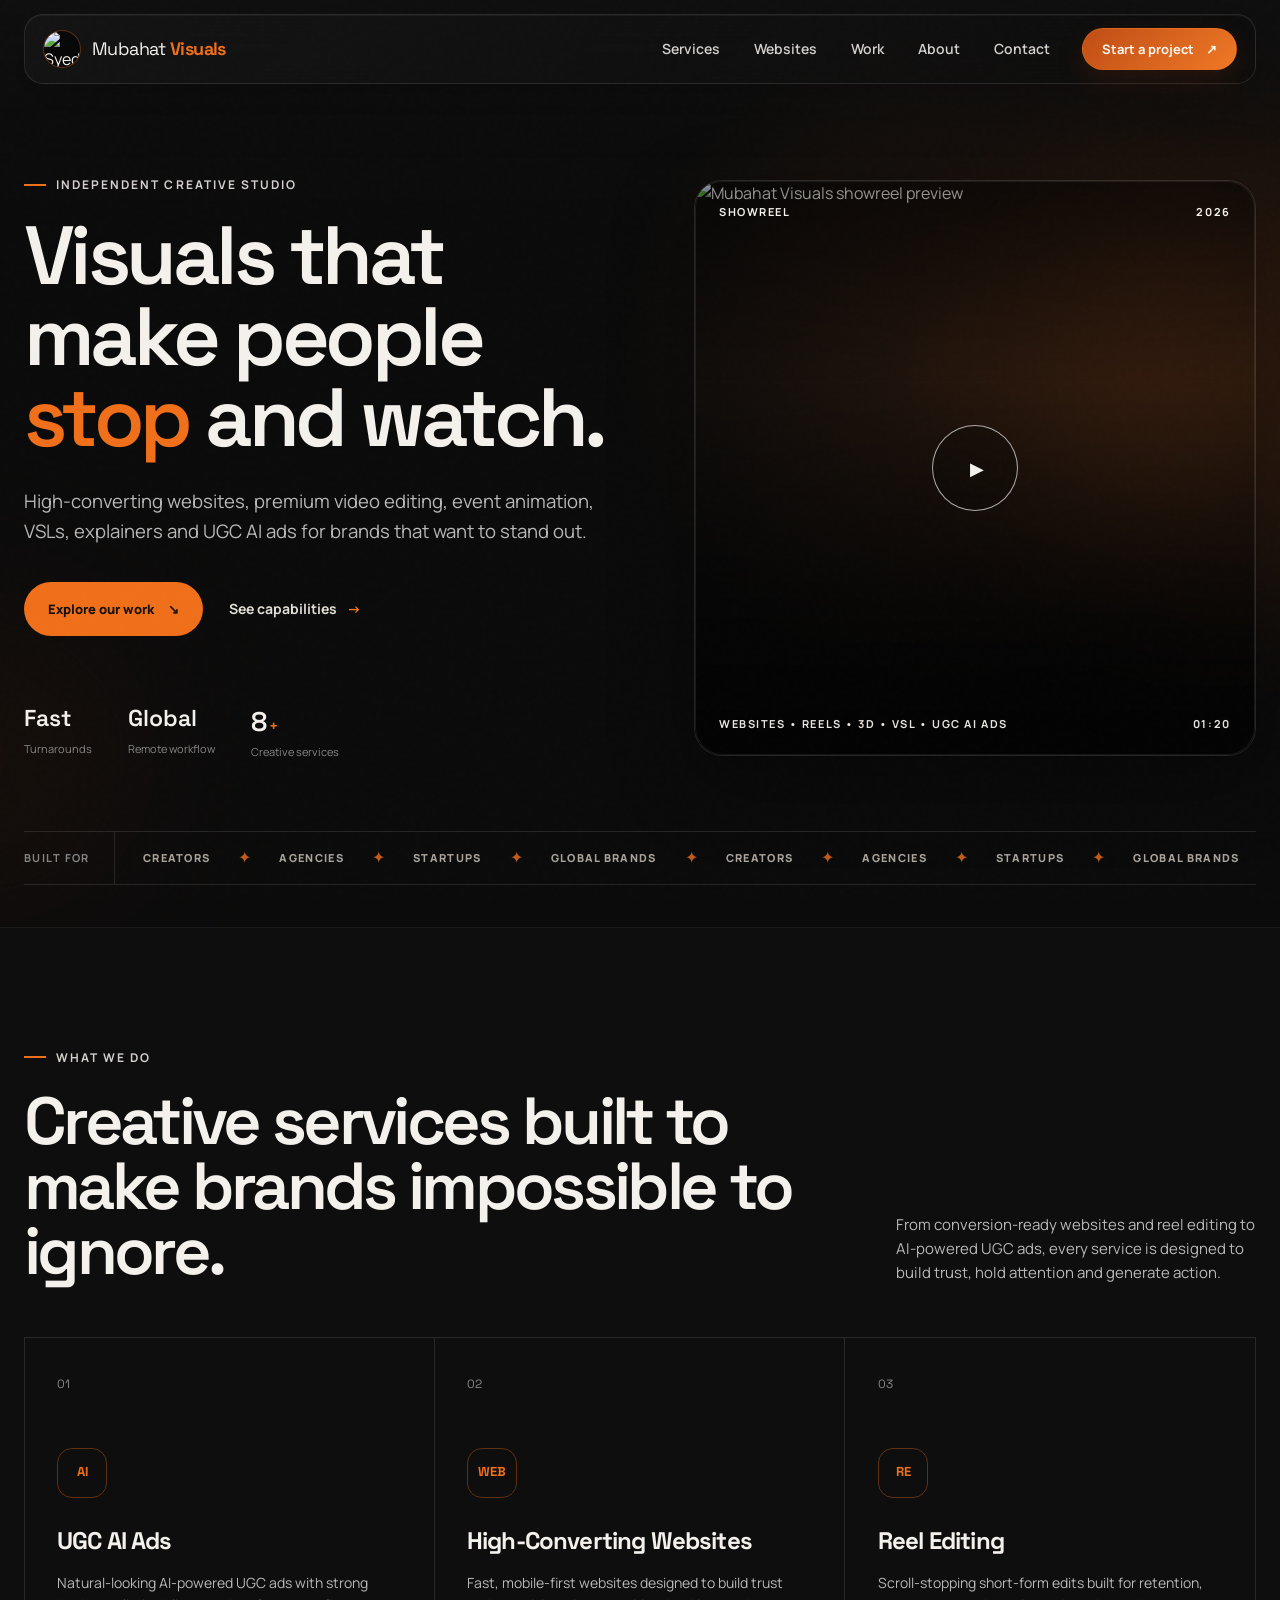
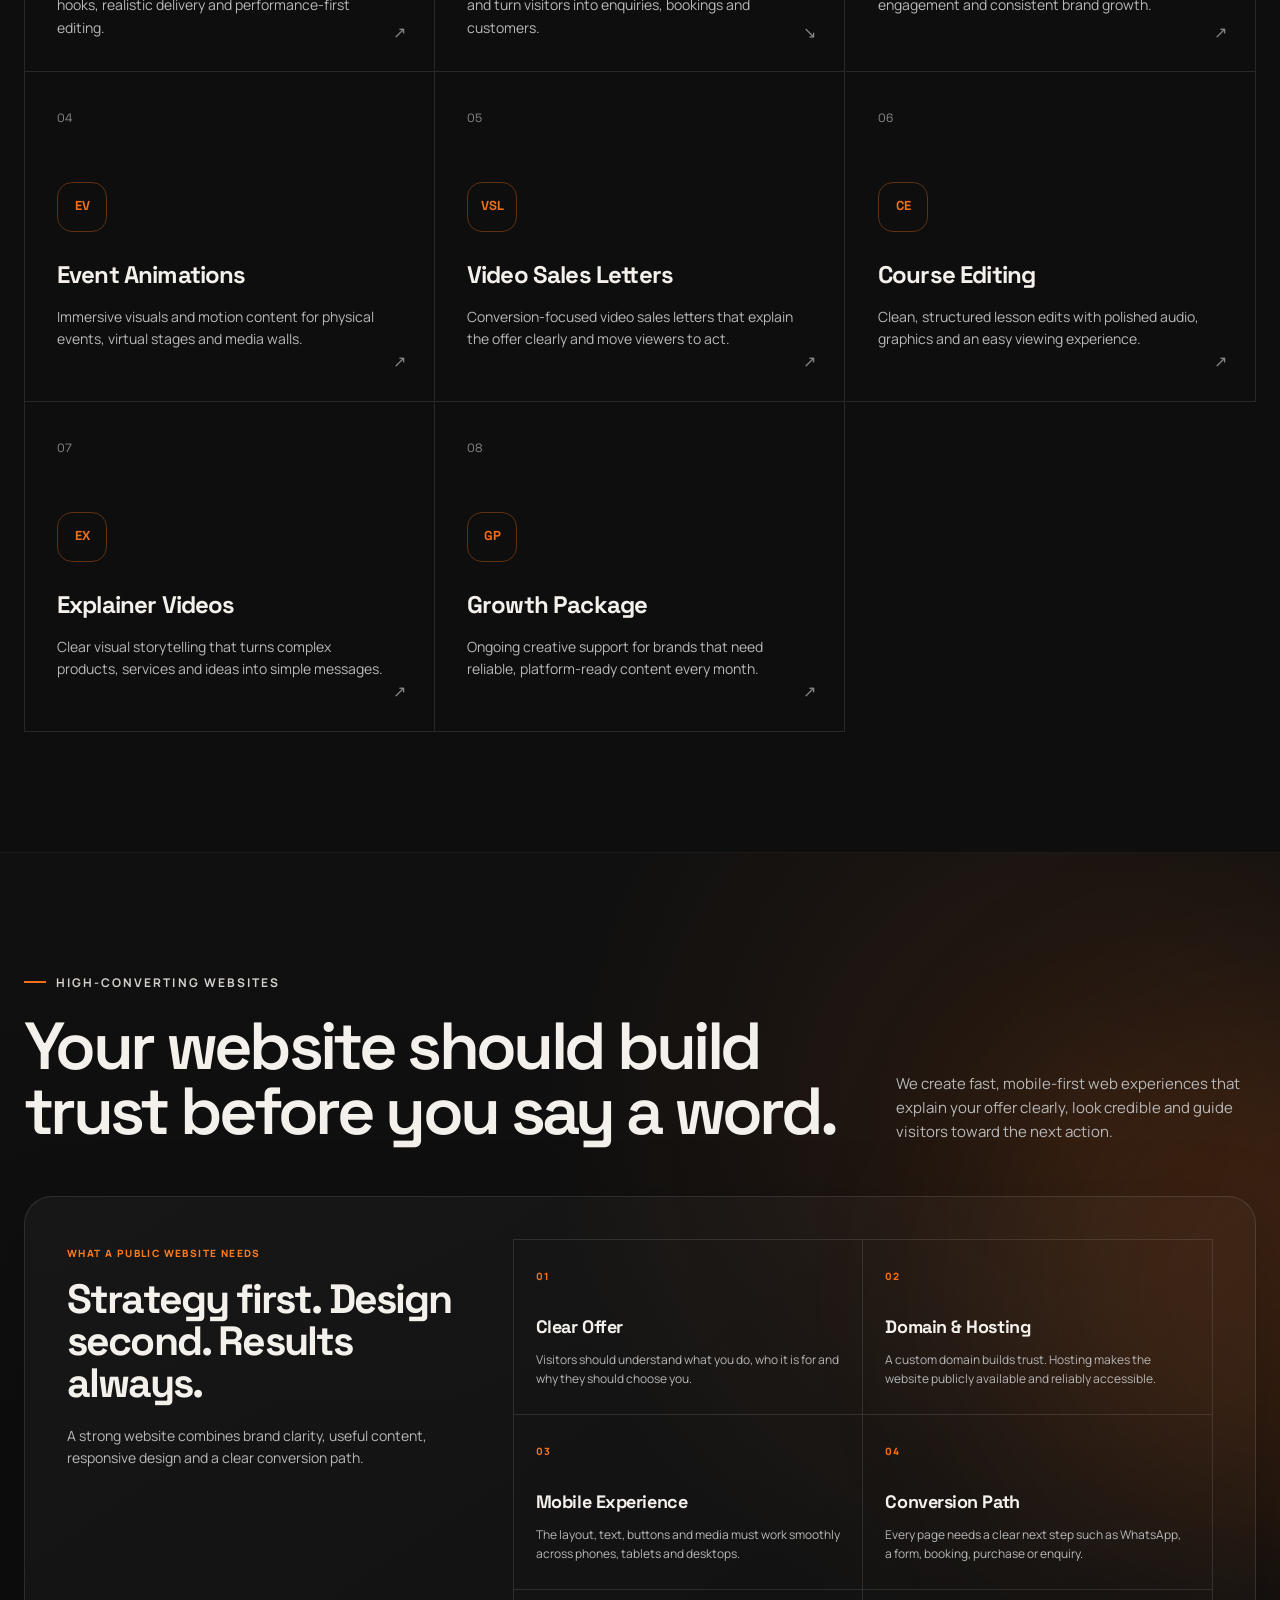
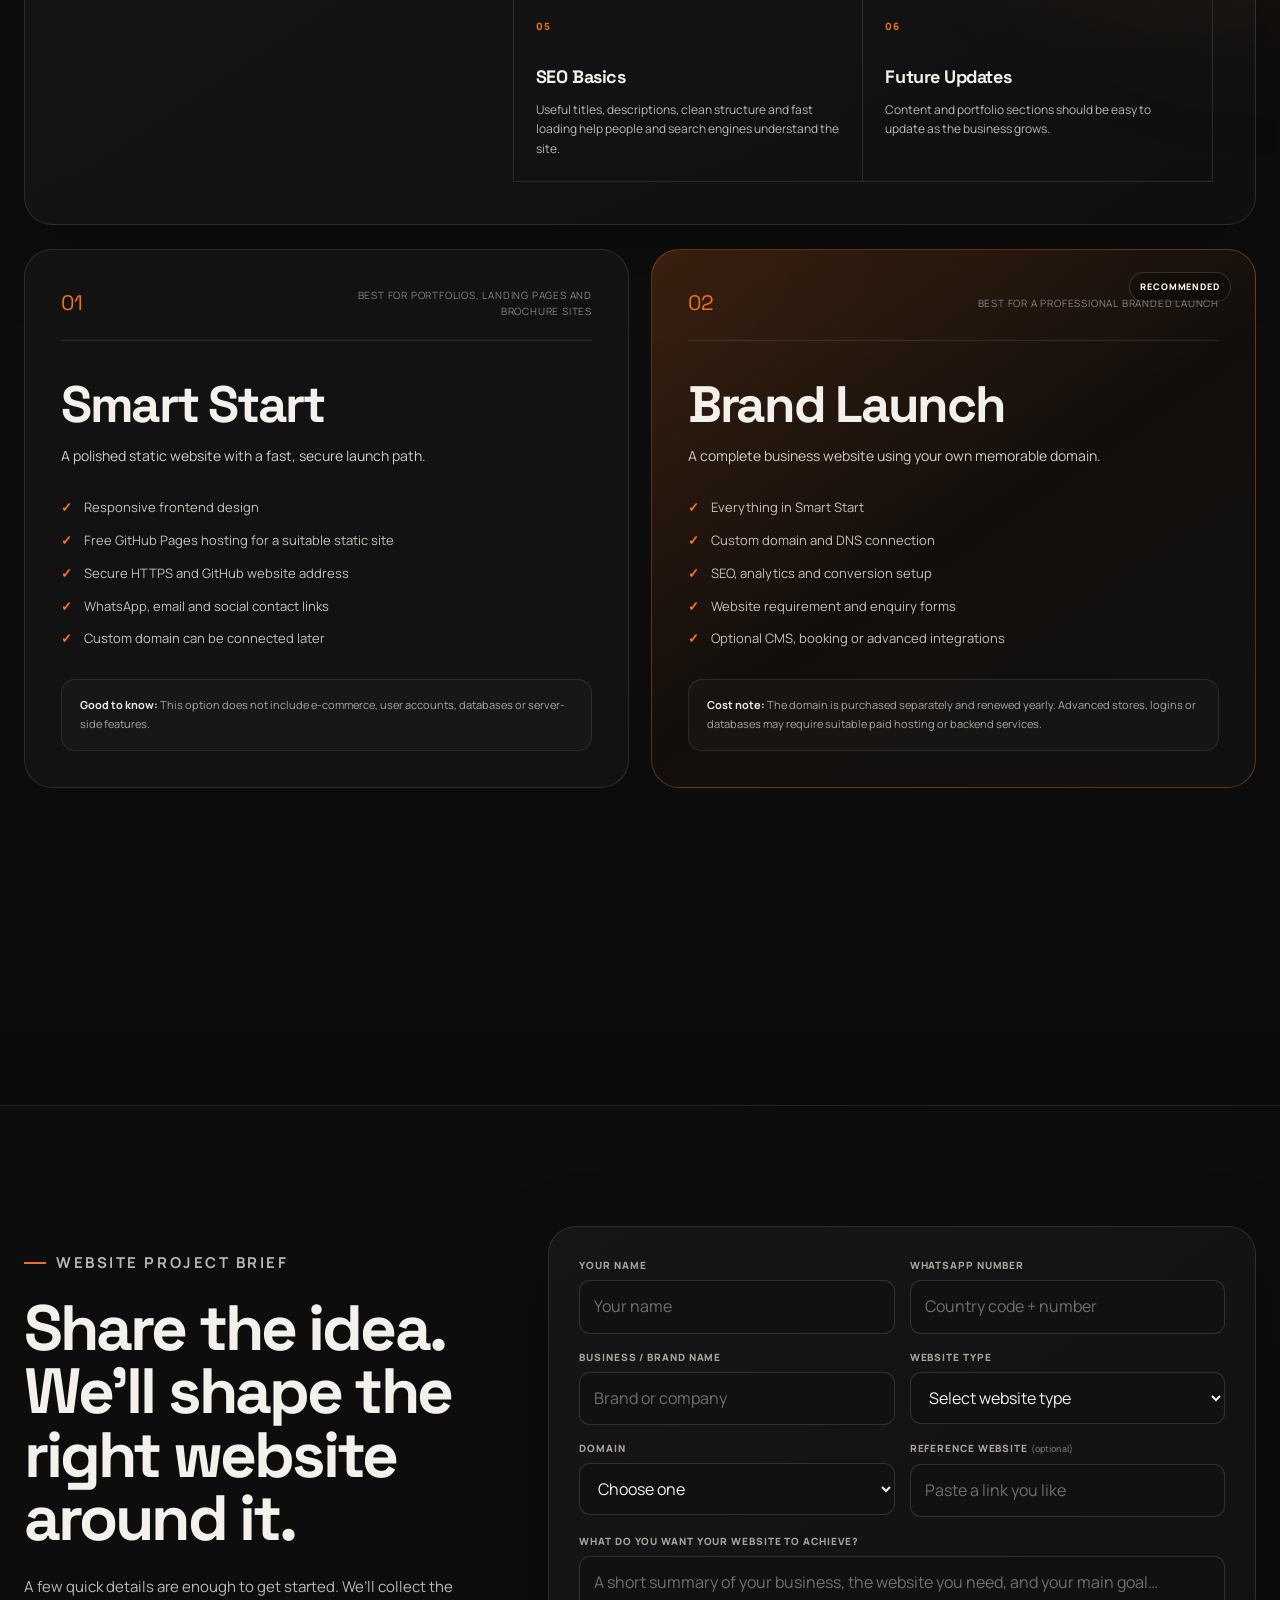
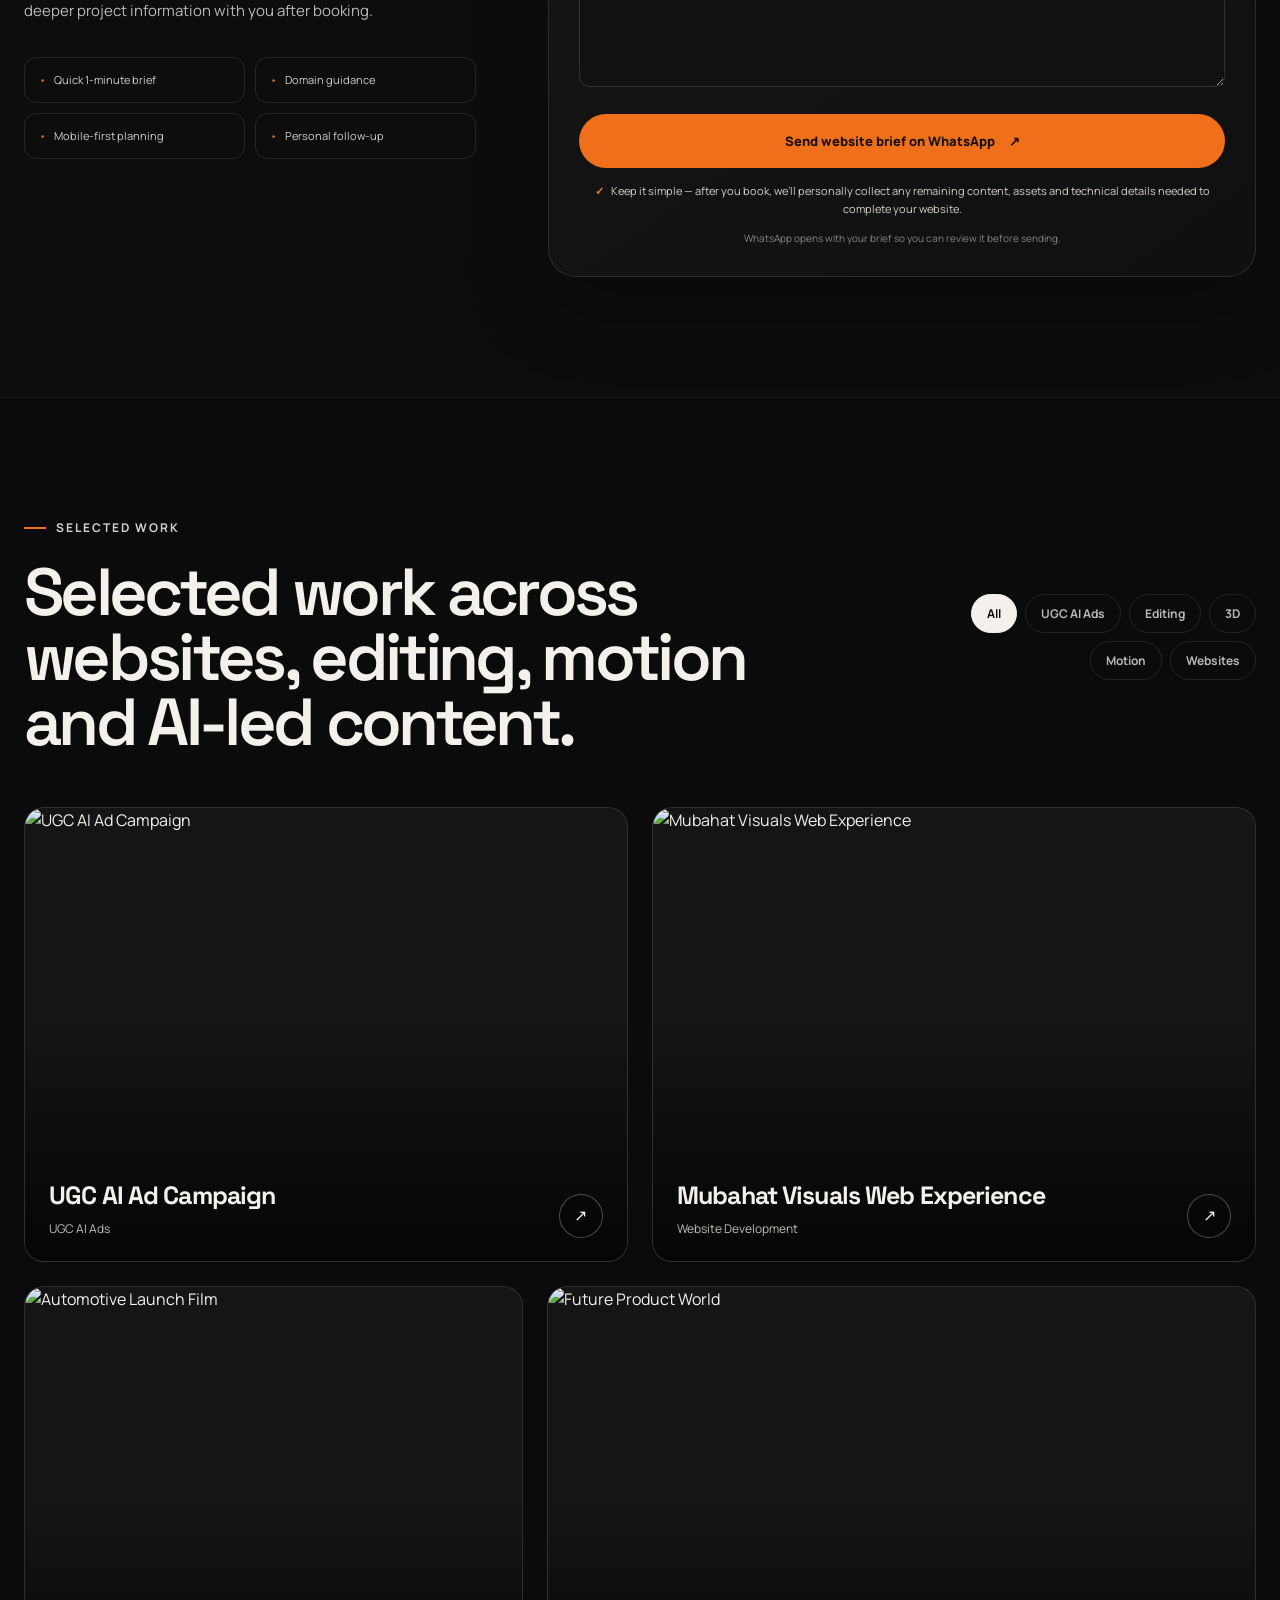
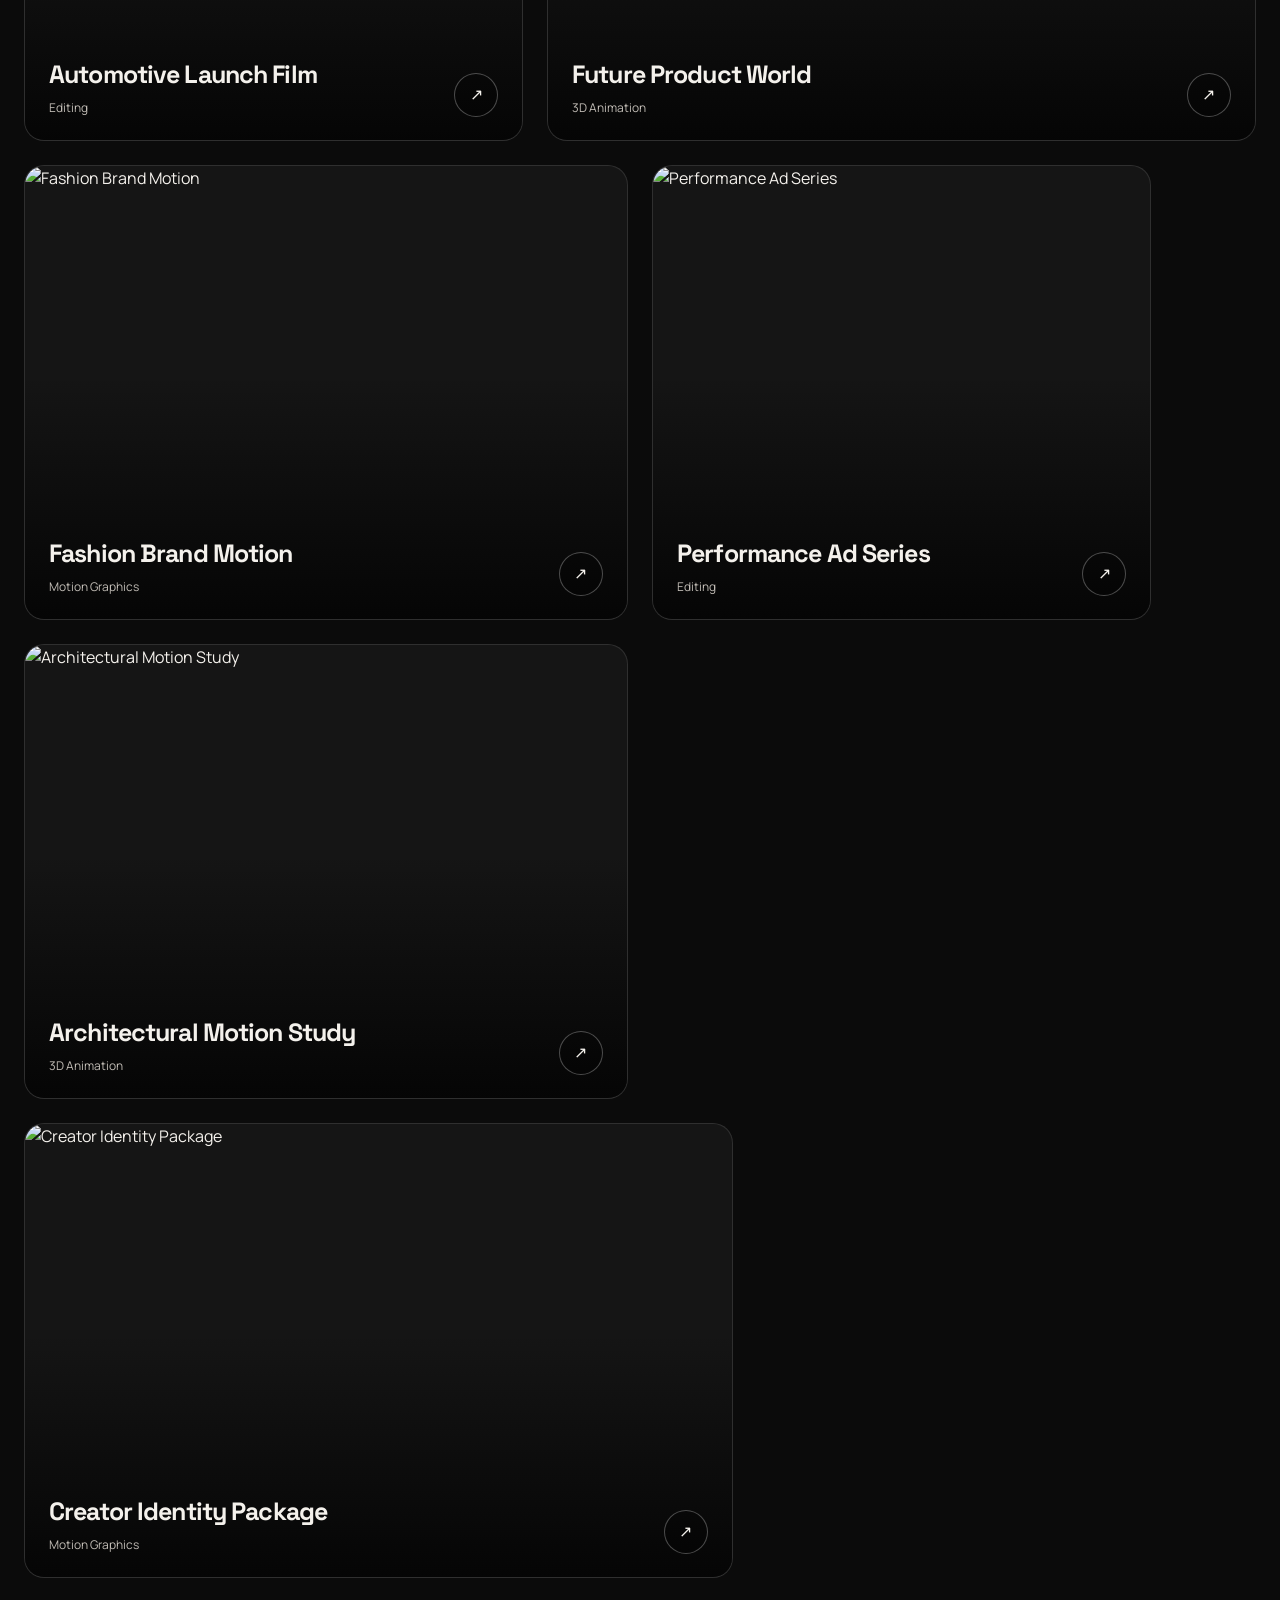
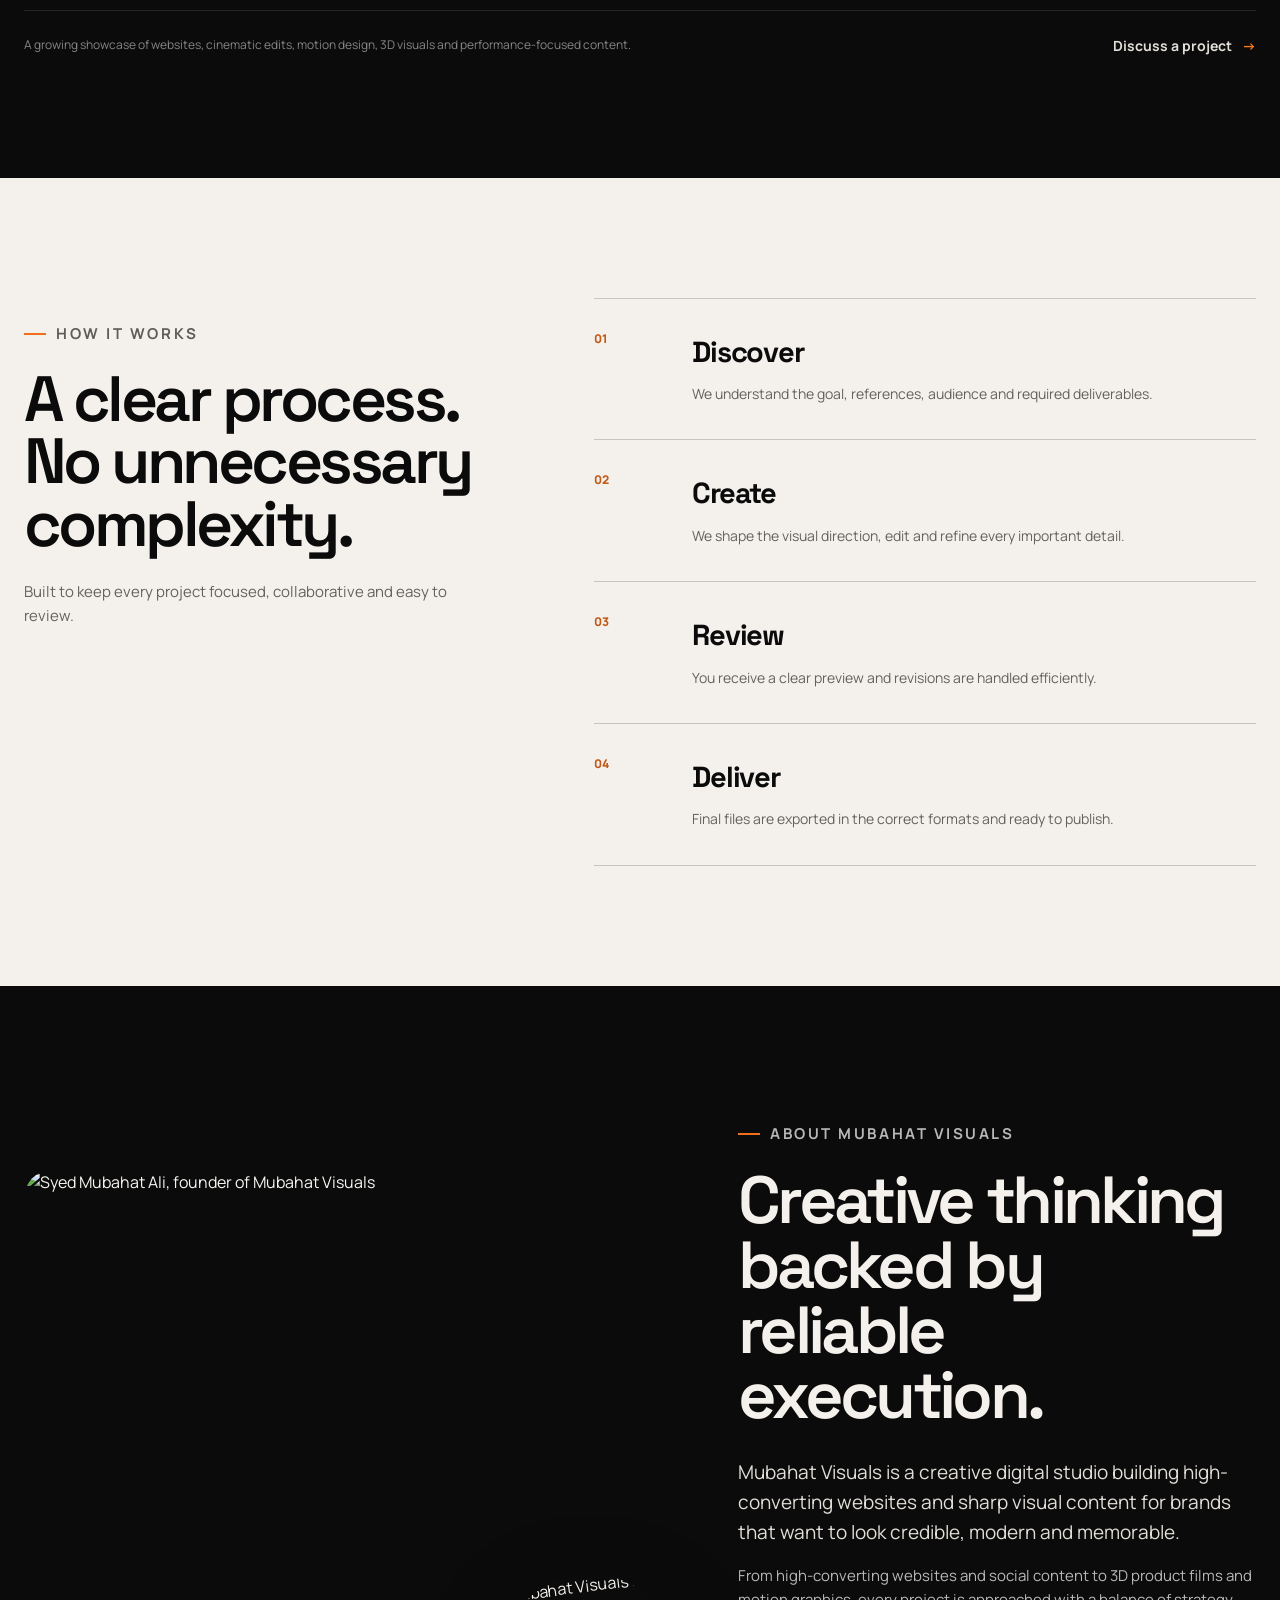
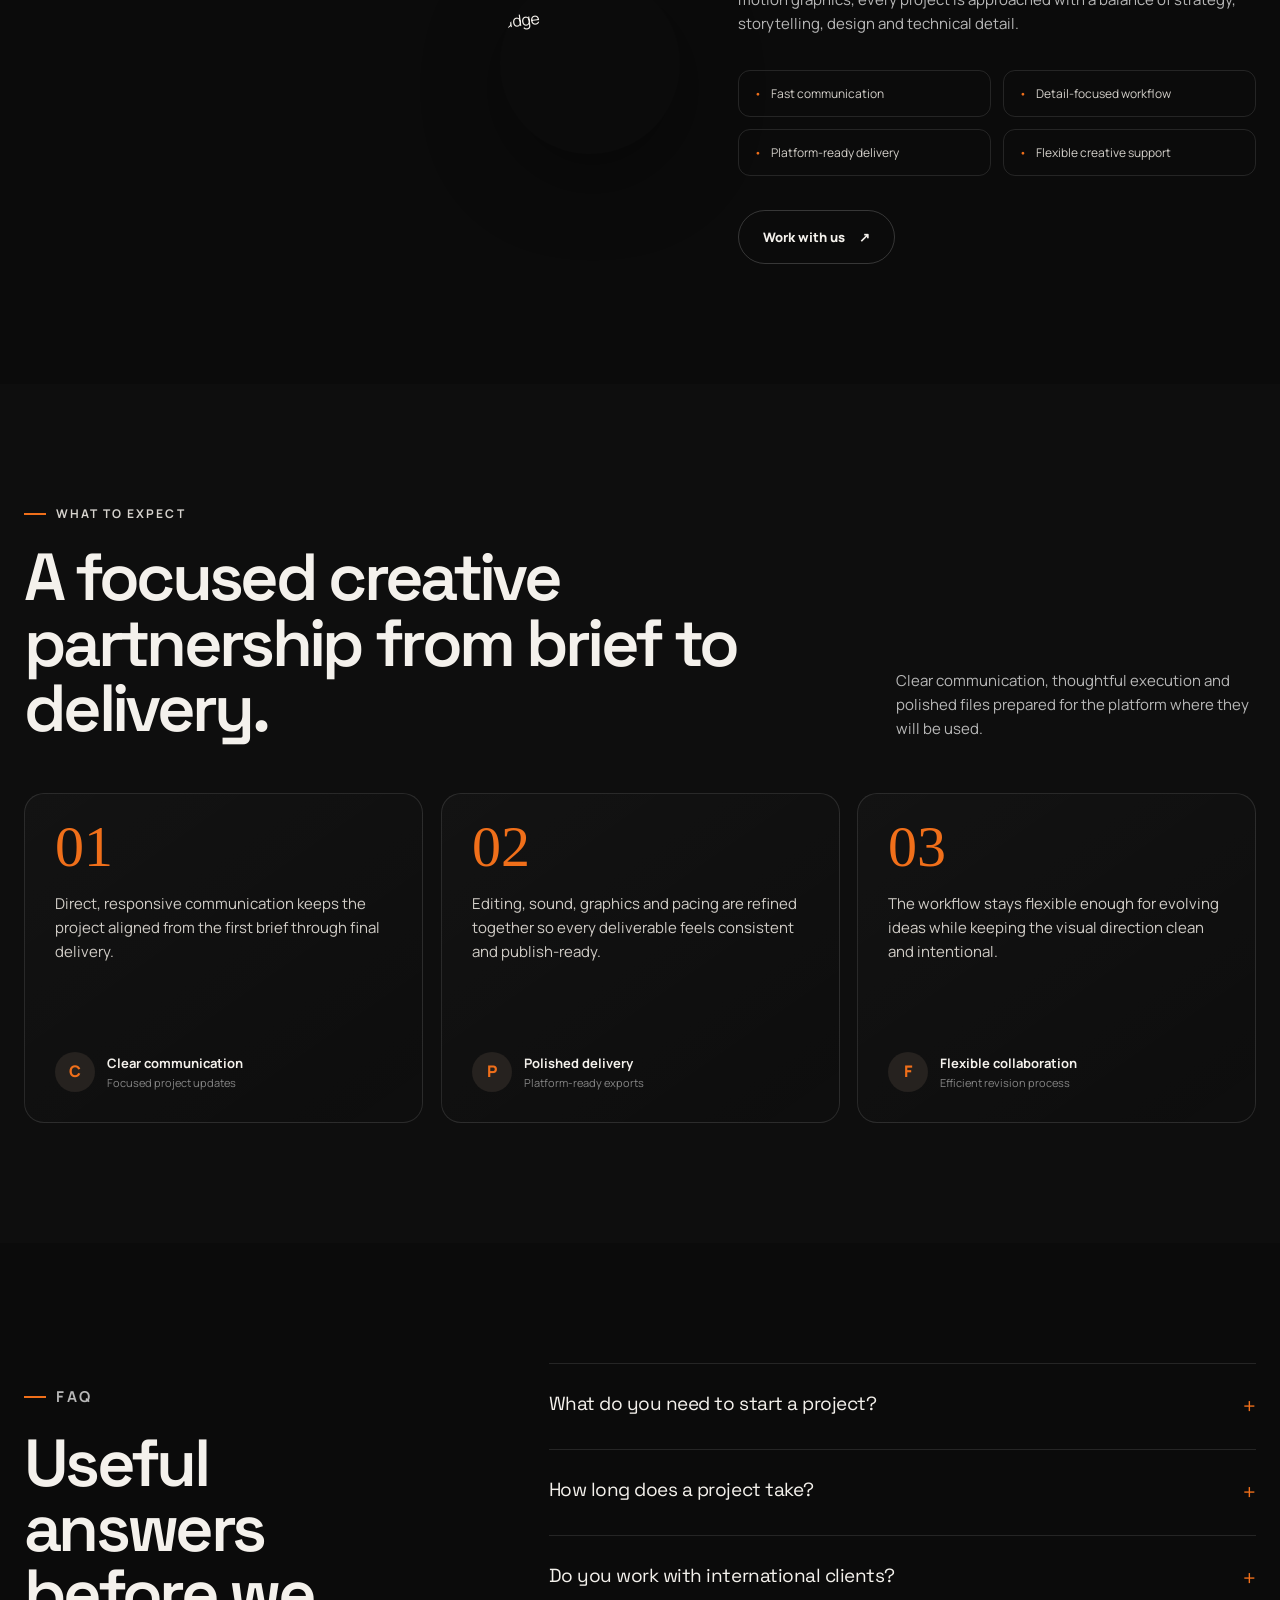
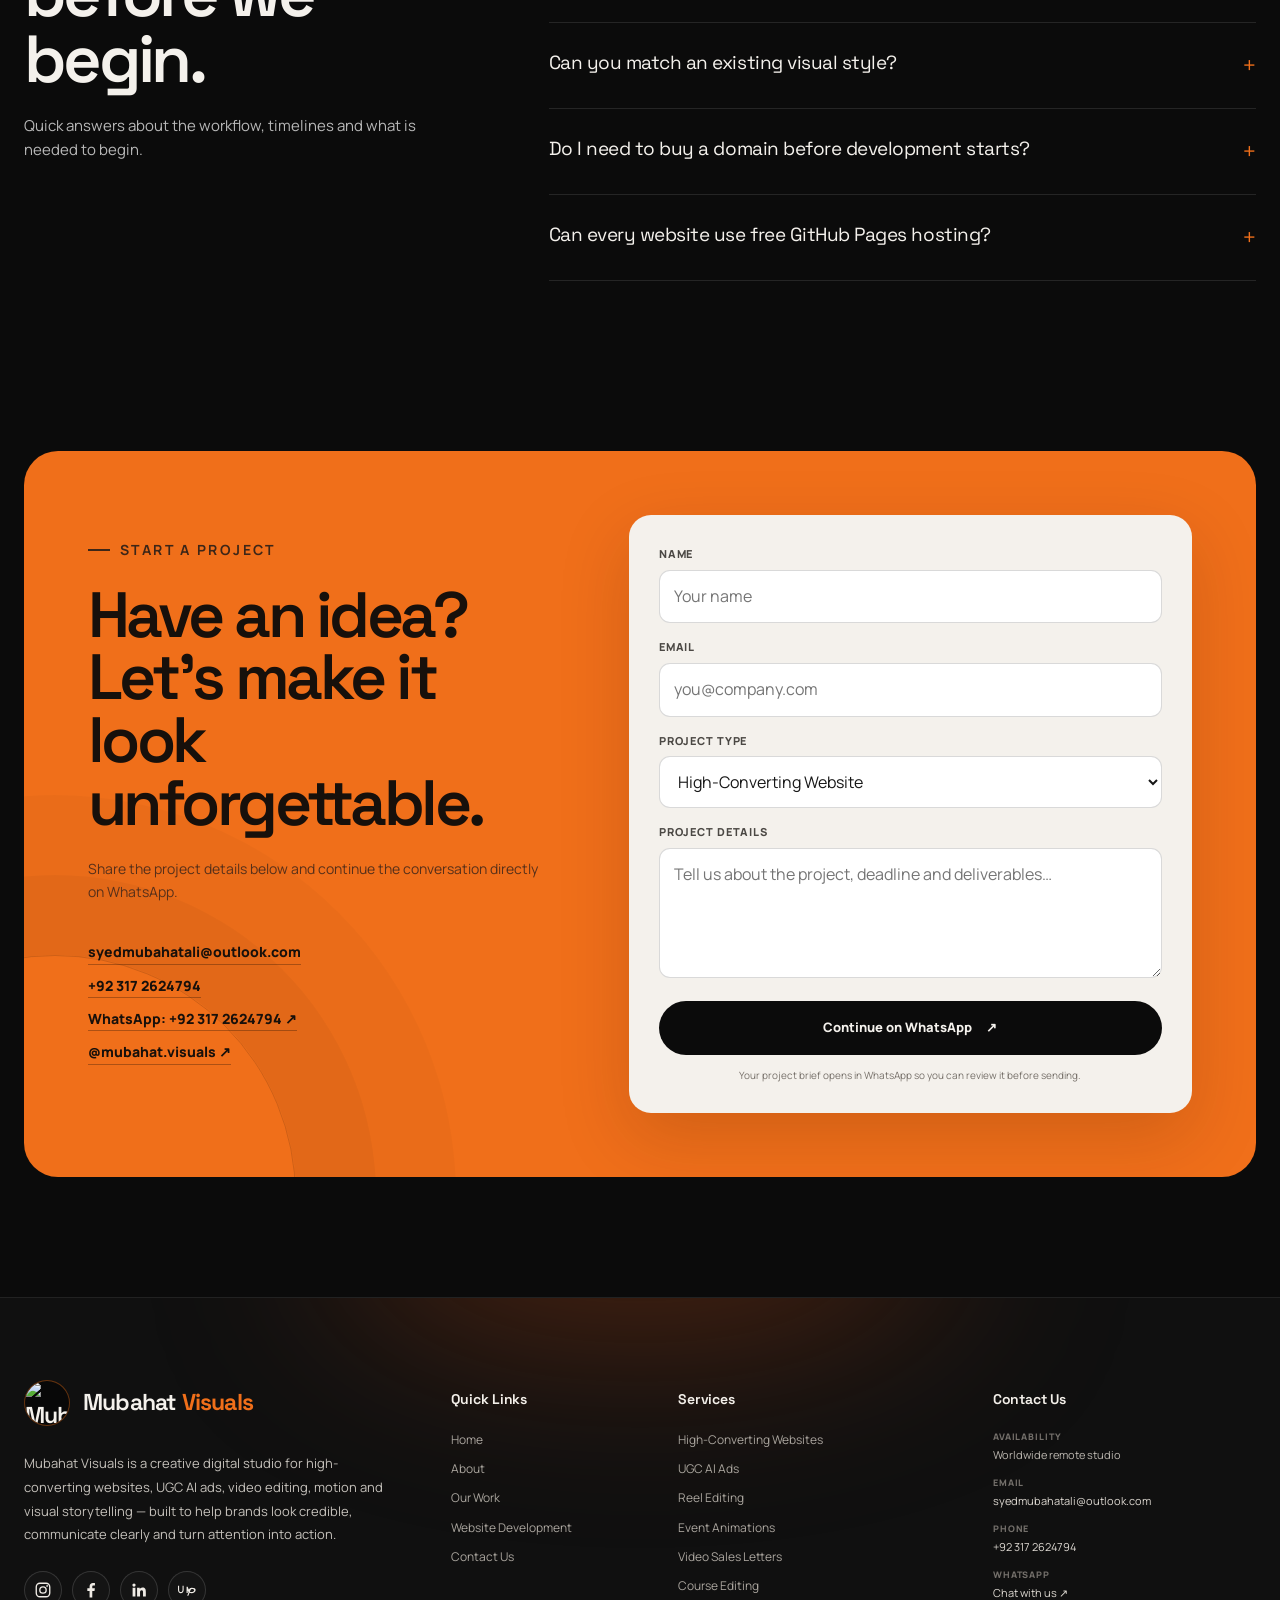
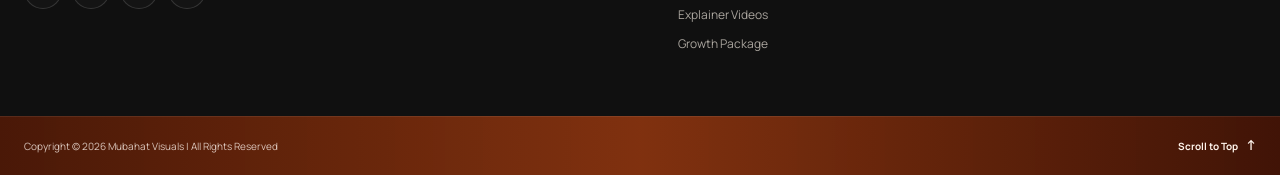
==== index.html @ bd0e49e5 "Initial Mubahat Visuals website" ====
<!DOCTYPE html>

<html lang="en">
<head>
<meta charset="utf-8"/>
<meta content="width=device-width, initial-scale=1.0" name="viewport"/>
<meta content="Mubahat Visuals — high-converting websites, cinematic video editing, UGC AI ads, 3D, VFX and motion design." name="description"/>
<meta content="#0b0b0b" name="theme-color"/>
<title>Mubahat Visuals — Creative Studio</title>
<link href="__SITE_URL__/" rel="canonical"/>
<meta content="website" property="og:type"/>
<meta content="Mubahat Visuals" property="og:site_name"/>
<meta content="Mubahat Visuals — Creative Digital Studio" property="og:title"/>
<meta content="High-converting websites, cinematic video editing, UGC AI ads, 3D, VFX and motion graphics for brands that want to stand out." property="og:description"/>
<meta content="__SITE_URL__/" property="og:url"/>
<meta content="__SITE_URL__/assets/images/social-preview.jpg" property="og:image"/>
<meta content="1200" property="og:image:width"/>
<meta content="630" property="og:image:height"/>
<meta content="Mubahat Visuals black and orange brand logo" property="og:image:alt"/>
<meta content="summary_large_image" name="twitter:card"/>
<meta content="Mubahat Visuals — Creative Digital Studio" name="twitter:title"/>
<meta content="High-converting websites, cinematic video editing, UGC AI ads, 3D, VFX and motion graphics for brands that want to stand out." name="twitter:description"/>
<meta content="__SITE_URL__/assets/images/social-preview.jpg" name="twitter:image"/>
<link href="assets/icons/favicon.ico" rel="icon" sizes="any"/>
<link href="assets/icons/favicon-32.png" rel="icon" sizes="32x32" type="image/png"/>
<link href="assets/icons/apple-touch-icon.png" rel="apple-touch-icon"/>
<link href="site.webmanifest" rel="manifest"/>
<link href="https://fonts.googleapis.com" rel="preconnect"/>
<link crossorigin="" href="https://fonts.gstatic.com" rel="preconnect"/>
<link href="https://fonts.googleapis.com/css2?family=Manrope:wght@400;500;600;700;800&amp;family=Space+Grotesk:wght@500;600;700&amp;display=swap" rel="stylesheet"/>
<link href="style.css" rel="stylesheet"/>
<meta content="Mubahat Visuals" name="author"/><script type="application/ld+json">{
  "@context": "https://schema.org",
  "@type": "ProfessionalService",
  "name": "Mubahat Visuals",
  "url": "__SITE_URL__/",
  "image": "__SITE_URL__/assets/images/social-preview.jpg",
  "email": "syedmubahatali@outlook.com",
  "telephone": "+92 317 2624794",
  "sameAs": [
    "https://www.instagram.com/mubahat.visuals/",
    "https://www.facebook.com/profile.php?id=61583554167218",
    "https://www.linkedin.com/in/syed-mubahat-ali/",
    "https://www.upwork.com/freelancers/~014497712665ec628b"
  ]
}</script></head>
<body><div aria-hidden="true" class="cursor-glow" id="cursorGlow"><span class="cursor-glow-inner"></span></div>
<div aria-hidden="true" class="page-noise"></div>
<header class="site-header" id="siteHeader">
<div class="container header-inner">
<a aria-label="Mubahat Visuals home" class="brand" href="#home">
<img alt="Syed Mubahat Ali" class="brand-logo" height="1024" src="assets/images/founder.jpg" width="1024"/>
<span class="brand-name">Mubahat <strong>Visuals</strong></span>
</a>
<button aria-expanded="false" aria-label="Open navigation" class="menu-toggle" id="menuToggle" type="button">
<span></span><span></span>
</button>
<nav aria-label="Main navigation" class="site-nav" id="siteNav">
<a href="#services">Services</a><a href="#websites">Websites</a>
<a href="#work">Work</a>
<a href="#about">About</a>
<a href="#contact">Contact</a>
</nav>
<a class="header-cta" href="#contact">Start a project <span>↗</span></a>
</div>
</header>
<main>
<section class="hero section" id="home">
<div aria-hidden="true" class="hero-glow hero-glow-one"></div>
<div aria-hidden="true" class="hero-glow hero-glow-two"></div>
<div class="container hero-grid">
<div class="hero-copy reveal">
<p class="eyebrow"><span></span> Independent creative studio</p>
<h1>Visuals that make people <em>stop</em> and watch.</h1>
<p class="hero-text">High-converting websites, premium video editing, event animation, VSLs, explainers and UGC AI ads for brands that want to stand out.</p>
<div class="hero-actions">
<a class="button button-primary" href="#work">Explore our work <span>↘</span></a>
<a class="text-link" href="#services">See capabilities <span>→</span></a>
</div>
<div aria-label="Studio highlights" class="hero-stats">
<div><strong class="stat-text">Fast</strong><span>Turnarounds</span></div>
<div><strong class="stat-text">Global</strong><span>Remote workflow</span></div>
<div><strong>8</strong><span>Creative services</span></div>
</div>
</div>
<div aria-label="Open showreel preview" class="showreel-card reveal reveal-delay" id="showreelCard" role="button" tabindex="0">
<img alt="Mubahat Visuals showreel preview" src="assets/images/showreel-poster.jpg"/>
<div class="showreel-overlay"></div>
<div class="showreel-topline"><span>Showreel</span><span>2026</span></div>
<div aria-hidden="true" class="play-button"><span>▶</span></div>
<div class="showreel-bottom">
<p>Websites • Reels • 3D • VSL • UGC AI Ads</p>
<span>01:20</span>
</div>
</div>
</div>
<div class="container hero-marquee reveal">
<div class="marquee-label">Built for</div>
<div class="marquee-track-wrap">
<div class="marquee-track">
<span>CREATORS</span><i>✦</i><span>AGENCIES</span><i>✦</i><span>STARTUPS</span><i>✦</i><span>GLOBAL BRANDS</span><i>✦</i>
<span>CREATORS</span><i>✦</i><span>AGENCIES</span><i>✦</i><span>STARTUPS</span><i>✦</i><span>GLOBAL BRANDS</span><i>✦</i>
</div>
</div>
</div>
</section>
<section class="services section" id="services">
<div class="container">
<div class="section-heading reveal">
<div>
<p class="eyebrow"><span></span> What we do</p>
<h2>Creative services built to make brands impossible to ignore.</h2>
</div>
<p>From conversion-ready websites and reel editing to AI-powered UGC ads, every service is designed to build trust, hold attention and generate action.</p>
</div>
<div class="services-grid"><article class="service-card reveal"><span class="service-number">01</span><div class="service-icon">AI</div><h3>UGC AI Ads</h3><p>Natural-looking AI-powered UGC ads with strong hooks, realistic delivery and performance-first editing.</p><span class="service-arrow">↗</span></article><a class="service-card reveal service-card-link" href="#websites"><span class="service-number">02</span><div class="service-icon">WEB</div><h3>High-Converting Websites</h3><p>Fast, mobile-first websites designed to build trust and turn visitors into enquiries, bookings and customers.</p><span class="service-arrow">↘</span></a><article class="service-card reveal"><span class="service-number">03</span><div class="service-icon">RE</div><h3>Reel Editing</h3><p>Scroll-stopping short-form edits built for retention, engagement and consistent brand growth.</p><span class="service-arrow">↗</span></article><article class="service-card reveal"><span class="service-number">04</span><div class="service-icon">EV</div><h3>Event Animations</h3><p>Immersive visuals and motion content for physical events, virtual stages and media walls.</p><span class="service-arrow">↗</span></article><article class="service-card reveal"><span class="service-number">05</span><div class="service-icon">VSL</div><h3>Video Sales Letters</h3><p>Conversion-focused video sales letters that explain the offer clearly and move viewers to act.</p><span class="service-arrow">↗</span></article><article class="service-card reveal"><span class="service-number">06</span><div class="service-icon">CE</div><h3>Course Editing</h3><p>Clean, structured lesson edits with polished audio, graphics and an easy viewing experience.</p><span class="service-arrow">↗</span></article><article class="service-card reveal"><span class="service-number">07</span><div class="service-icon">EX</div><h3>Explainer Videos</h3><p>Clear visual storytelling that turns complex products, services and ideas into simple messages.</p><span class="service-arrow">↗</span></article><article class="service-card reveal"><span class="service-number">08</span><div class="service-icon">GP</div><h3>Growth Package</h3><p>Ongoing creative support for brands that need reliable, platform-ready content every month.</p><span class="service-arrow">↗</span></article></div>
</div>
</section>
<section class="web-launch section" id="websites">
<div aria-hidden="true" class="web-launch-glow"></div>
<div class="container">
<div class="section-heading web-launch-heading reveal"><div><p class="eyebrow"><span></span> High-Converting Websites</p><h2>Your website should build trust before you say a word.</h2></div><p>We create fast, mobile-first web experiences that explain your offer clearly, look credible and guide visitors toward the next action.</p></div>
<div class="website-needs reveal">
<div class="website-needs-intro"><span class="mini-label">What a public website needs</span><h3>Strategy first. Design second. Results always.</h3><p>A strong website combines brand clarity, useful content, responsive design and a clear conversion path.</p></div>
<div class="website-needs-grid">
<article><span>01</span><h4>Clear Offer</h4><p>Visitors should understand what you do, who it is for and why they should choose you.</p></article>
<article><span>02</span><h4>Domain &amp; Hosting</h4><p>A custom domain builds trust. Hosting makes the website publicly available and reliably accessible.</p></article>
<article><span>03</span><h4>Mobile Experience</h4><p>The layout, text, buttons and media must work smoothly across phones, tablets and desktops.</p></article>
<article><span>04</span><h4>Conversion Path</h4><p>Every page needs a clear next step such as WhatsApp, a form, booking, purchase or enquiry.</p></article>
<article><span>05</span><h4>SEO Basics</h4><p>Useful titles, descriptions, clean structure and fast loading help people and search engines understand the site.</p></article>
<article><span>06</span><h4>Future Updates</h4><p>Content and portfolio sections should be easy to update as the business grows.</p></article>
</div></div>
<div class="launch-options">
<article class="launch-card reveal"><div class="launch-card-top"><span>01</span><em>Best for portfolios, landing pages and brochure sites</em></div><h3>Smart Start</h3><p>A polished static website with a fast, secure launch path.</p><ul><li>Responsive frontend design</li><li>Free GitHub Pages hosting for a suitable static site</li><li>Secure HTTPS and GitHub website address</li><li>WhatsApp, email and social contact links</li><li>Custom domain can be connected later</li></ul><div class="launch-note"><strong>Good to know:</strong> This option does not include e-commerce, user accounts, databases or server-side features.</div></article>
<article class="launch-card launch-card-featured reveal"><div class="launch-card-top"><span>02</span><em>Best for a professional branded launch</em></div><h3>Brand Launch</h3><p>A complete business website using your own memorable domain.</p><ul><li>Everything in Smart Start</li><li>Custom domain and DNS connection</li><li>SEO, analytics and conversion setup</li><li>Website requirement and enquiry forms</li><li>Optional CMS, booking or advanced integrations</li></ul><div class="launch-note"><strong>Cost note:</strong> The domain is purchased separately and renewed yearly. Advanced stores, logins or databases may require suitable paid hosting or backend services.</div></article>
</div>
<div class="web-cta reveal"><div><span>Not sure which setup fits?</span><h3>Tell us what you want to build. We’ll recommend the right approach.</h3></div><a class="button button-primary" href="#website-brief">Plan my website <span>↘</span></a></div>
</div></section>
<section class="website-brief section" id="website-brief">
<div class="container website-brief-grid">
<div class="website-brief-copy reveal"><p class="eyebrow"><span></span> Website Project Brief</p><h2>Share the idea. We’ll shape the right website around it.</h2><p>A few quick details are enough to get started. We’ll collect the deeper project information with you after booking.</p><div class="brief-highlights"><span>Quick 1-minute brief</span><span>Domain guidance</span><span>Mobile-first planning</span><span>Personal follow-up</span></div></div>
<form class="website-form website-form-compact reveal reveal-delay" id="websiteForm">
<div class="form-grid-two">
<label><span>Your name</span><input name="name" placeholder="Your name" required="" type="text"/></label>
<label><span>WhatsApp number</span><input name="whatsapp" placeholder="Country code + number" required="" type="tel"/></label>
<label><span>Business / brand name</span><input name="business" placeholder="Brand or company" required="" type="text"/></label>
<label><span>Website type</span><select name="websiteType" required=""><option value="">Select website type</option><option>Portfolio / Creative Agency</option><option>Business Website</option><option>Landing Page</option><option>E-commerce Store</option><option>Booking / Service Website</option><option>Blog / Media Website</option><option>Other / Not sure yet</option></select></label>
<label><span>Domain</span><select name="domain" required=""><option value="">Choose one</option><option>I already own a domain</option><option>I need a new domain</option><option>Start with a free GitHub address</option><option>Not sure — please advise</option></select></label>
<label><span>Reference website <em>(optional)</em></span><input name="references" placeholder="Paste a link you like" type="url"/></label>
</div>
<label class="requirements-field"><span>What do you want your website to achieve?</span><textarea name="requirements" placeholder="A short summary of your business, the website you need, and your main goal…" required="" rows="4"></textarea></label>
<button class="button button-primary website-submit" type="submit">Send website brief on WhatsApp <span>↗</span></button>
<p class="website-followup-note">Keep it simple — after you book, we’ll personally collect any remaining content, assets and technical details needed to complete your website.</p>
<small>WhatsApp opens with your brief so you can review it before sending.</small>
</form></div></section>

<section class="work section" id="work">
<div class="container">
<div class="section-heading work-heading reveal">
<div>
<p class="eyebrow"><span></span> Selected work</p>
<h2>Selected work across websites, editing, motion and AI-led content.</h2>
</div>
<div aria-label="Filter portfolio" class="filter-tabs" id="filterTabs">
<button class="filter-button active" data-filter="all">All</button><button class="filter-button" data-filter="ugc-ai">UGC AI Ads</button>
<button class="filter-button" data-filter="editing">Editing</button>
<button class="filter-button" data-filter="3d">3D</button>
<button class="filter-button" data-filter="motion">Motion</button>
<button class="filter-button" data-filter="web">Websites</button></div>
</div>
<div class="portfolio-grid" id="portfolioGrid"><p class="portfolio-loading">Loading selected work…</p></div>
<div class="work-footer reveal">
<p>A growing showcase of websites, cinematic edits, motion design, 3D visuals and performance-focused content.</p>
<a class="text-link" href="#contact">Discuss a project <span>→</span></a>
</div>
</div>
</section>
<section class="process section">
<div class="container process-layout">
<div class="process-intro reveal">
<p class="eyebrow"><span></span> How it works</p>
<h2>A clear process. No unnecessary complexity.</h2>
<p>Built to keep every project focused, collaborative and easy to review.</p>
</div>
<div class="process-list">
<article class="process-item reveal"><span>01</span><div><h3>Discover</h3><p>We understand the goal, references, audience and required deliverables.</p></div></article>
<article class="process-item reveal"><span>02</span><div><h3>Create</h3><p>We shape the visual direction, edit and refine every important detail.</p></div></article>
<article class="process-item reveal"><span>03</span><div><h3>Review</h3><p>You receive a clear preview and revisions are handled efficiently.</p></div></article>
<article class="process-item reveal"><span>04</span><div><h3>Deliver</h3><p>Final files are exported in the correct formats and ready to publish.</p></div></article>
</div>
</div>
</section>
<section class="about section" id="about">
<div class="container about-grid">
<div class="about-visual reveal">
<img alt="Syed Mubahat Ali, founder of Mubahat Visuals" height="1024" loading="lazy" src="assets/images/founder.jpg" width="1024"/>
<div class="about-badge"><img alt="Mubahat Visuals logo badge" loading="lazy" src="assets/logo.webp"/></div>
</div>
<div class="about-copy reveal reveal-delay">
<p class="eyebrow"><span></span> About Mubahat Visuals</p>
<h2>Creative thinking backed by reliable execution.</h2>
<p class="about-lead">Mubahat Visuals is a creative digital studio building high-converting websites and sharp visual content for brands that want to look credible, modern and memorable.</p>
<p>From high-converting websites and social content to 3D product films and motion graphics, every project is approached with a balance of strategy, storytelling, design and technical detail.</p>
<div class="about-points">
<span>Fast communication</span><span>Detail-focused workflow</span><span>Platform-ready delivery</span><span>Flexible creative support</span>
</div>
<a class="button button-secondary" href="#contact">Work with us <span>↗</span></a>
</div>
</div>
</section>
<section class="testimonials section">
<div class="container">
<div class="section-heading reveal">
<div><p class="eyebrow"><span></span> What to expect</p><h2>A focused creative partnership from brief to delivery.</h2></div>
<p>Clear communication, thoughtful execution and polished files prepared for the platform where they will be used.</p>
</div>
<div class="testimonial-grid">
<article class="testimonial-card reveal"><div class="quote-mark">01</div><p>Direct, responsive communication keeps the project aligned from the first brief through final delivery.</p><div class="client"><div class="avatar">C</div><div><strong>Clear communication</strong><span>Focused project updates</span></div></div></article>
<article class="testimonial-card reveal"><div class="quote-mark">02</div><p>Editing, sound, graphics and pacing are refined together so every deliverable feels consistent and publish-ready.</p><div class="client"><div class="avatar">P</div><div><strong>Polished delivery</strong><span>Platform-ready exports</span></div></div></article>
<article class="testimonial-card reveal"><div class="quote-mark">03</div><p>The workflow stays flexible enough for evolving ideas while keeping the visual direction clean and intentional.</p><div class="client"><div class="avatar">F</div><div><strong>Flexible collaboration</strong><span>Efficient revision process</span></div></div></article>
</div>
</div>
</section>
<section class="faq section">
<div class="container faq-grid">
<div class="faq-intro reveal"><p class="eyebrow"><span></span> FAQ</p><h2>Useful answers before we begin.</h2><p>Quick answers about the workflow, timelines and what is needed to begin.</p></div>
<div class="faq-list" id="faqList">
<article class="faq-item reveal"><button aria-expanded="false" type="button"><span>What do you need to start a project?</span><i>+</i></button><div class="faq-answer"><p>A brief, raw footage or assets, brand guidelines, references and the required delivery format are usually enough to begin.</p></div></article>
<article class="faq-item reveal"><button aria-expanded="false" type="button"><span>How long does a project take?</span><i>+</i></button><div class="faq-answer"><p>Turnaround depends on scope and complexity. A timeline is confirmed before production starts.</p></div></article>
<article class="faq-item reveal"><button aria-expanded="false" type="button"><span>Do you work with international clients?</span><i>+</i></button><div class="faq-answer"><p>Yes. Projects can be managed remotely through clear briefs, shared review links and online communication.</p></div></article>
<article class="faq-item reveal"><button aria-expanded="false" type="button"><span>Can you match an existing visual style?</span><i>+</i></button><div class="faq-answer"><p>References help define the direction, while the final work remains original and aligned with your own brand identity.</p></div></article>
<article class="faq-item reveal"><button aria-expanded="false" type="button"><span>Do I need to buy a domain before development starts?</span><i>+</i></button><div class="faq-answer"><p>No. The website can be designed first. You can begin with a suitable free preview address and connect a custom domain when you are ready to launch.</p></div></article><article class="faq-item reveal"><button aria-expanded="false" type="button"><span>Can every website use free GitHub Pages hosting?</span><i>+</i></button><div class="faq-answer"><p>GitHub Pages suits static portfolios, landing pages and brochure-style sites. Stores, user accounts, databases and server-side features need a different hosting or backend setup.</p></div></article></div>
</div>
</section>
<section class="contact section" id="contact">
<div class="container contact-panel reveal">
<div class="contact-copy">
<p class="eyebrow light"><span></span> Start a project</p>
<h2>Have an idea? Let’s make it look unforgettable.</h2>
<p>Share the project details below and continue the conversation directly on WhatsApp.</p>
<div class="contact-links"><a href="mailto:syedmubahatali@outlook.com" id="emailLink">syedmubahatali@outlook.com</a><a href="tel:+923172624794" id="phoneLink">+92 317 2624794</a><a href="https://wa.me/923172624794" id="whatsappLink" rel="noopener" target="_blank">WhatsApp: +92 317 2624794 ↗</a><a href="https://www.instagram.com/mubahat.visuals/" id="instagramLink" rel="noopener" target="_blank">@mubahat.visuals ↗</a></div>
</div>
<form class="contact-form" id="contactForm">
<label><span>Name</span><input name="name" placeholder="Your name" required="" type="text"/></label>
<label><span>Email</span><input name="email" placeholder="you@company.com" required="" type="email"/></label>
<label><span>Project type</span><select name="project"><option>High-Converting Website</option><option>UGC AI Ads</option><option>Reel Editing</option><option>Event Animations</option><option>Video Sales Letters</option><option>Course Editing</option><option>Explainer Videos</option><option>Growth Package</option><option>Other</option></select></label>
<label><span>Project details</span><textarea name="message" placeholder="Tell us about the project, deadline and deliverables…" required="" rows="4"></textarea></label>
<button class="button button-dark" type="submit">Continue on WhatsApp <span>↗</span></button>
<small>Your project brief opens in WhatsApp so you can review it before sending.</small>
</form>
</div>
</section>
</main>
<footer class="site-footer">
<div aria-hidden="true" class="footer-glow"></div>
<div class="container footer-main">
<div class="footer-company">
<a aria-label="Mubahat Visuals home" class="footer-company-logo" href="#home">
<img alt="Mubahat Visuals brand image" height="720" loading="lazy" src="assets/logo.webp" width="720"/>
<span>Mubahat <strong>Visuals</strong></span>
</a>
<p class="footer-description">Mubahat Visuals is a creative digital studio for high-converting websites, UGC AI ads, video editing, motion and visual storytelling — built to help brands look credible, communicate clearly and turn attention into action.</p>
<div aria-label="Social profile links" class="footer-socials">
<a aria-label="Instagram" href="https://www.instagram.com/mubahat.visuals?utm_source=ig_web_button_share_sheet&amp;igsh=ZDNlZDc0MzIxNw==" rel="noopener noreferrer" target="_blank" title="Instagram">
<svg aria-hidden="true" class="social-icon social-icon-stroke" viewbox="0 0 24 24"><rect height="18" rx="5" width="18" x="3" y="3"></rect><circle cx="12" cy="12" r="4.25"></circle><circle class="social-dot" cx="17.5" cy="6.5" r="1.15"></circle></svg>
</a>
<a aria-label="Facebook" href="https://www.facebook.com/profile.php?id=61583554167218" rel="noopener noreferrer" target="_blank" title="Facebook">
<svg aria-hidden="true" class="social-icon social-icon-fill" viewbox="0 0 24 24"><path d="M13.7 22v-8.8h3l.45-3.45H13.7V7.55c0-1 .28-1.68 1.72-1.68h1.84V2.78c-.32-.04-1.41-.13-2.68-.13-2.65 0-4.47 1.62-4.47 4.59v2.51H7.1v3.45h3.01V22h3.59Z"></path></svg>
</a>
<a aria-label="LinkedIn" href="https://www.linkedin.com/in/syed-mubahat-ali/" rel="noopener noreferrer" target="_blank" title="LinkedIn">
<svg aria-hidden="true" class="social-icon social-icon-fill" viewbox="0 0 24 24"><path d="M5.34 7.56A2.18 2.18 0 1 0 5.34 3.2a2.18 2.18 0 0 0 0 4.36ZM3.47 20.8H7.2V9.12H3.47V20.8ZM9.44 9.12h3.58v1.6h.05c.5-.94 1.72-1.94 3.54-1.94 3.79 0 4.49 2.49 4.49 5.73v6.29h-3.73v-5.57c0-1.33-.02-3.04-1.85-3.04-1.86 0-2.14 1.45-2.14 2.94v5.67H9.44V9.12Z"></path></svg>
</a>
<a aria-label="Upwork" href="https://www.upwork.com/freelancers/~014497712665ec628b?mp_source=share" rel="noopener noreferrer" target="_blank" title="Upwork">
<svg aria-hidden="true" class="social-icon social-icon-fill" viewbox="0 0 24 24"><path d="M6.06 6.3v5.74c0 1.72-.87 2.75-2.3 2.75-1.43 0-2.3-1.03-2.3-2.75V6.3H0v5.74c0 2.62 1.43 4.27 3.76 4.27 2.34 0 3.76-1.65 3.76-4.27V6.3H6.06Zm12.21 2.77c-1.84 0-3.1 1.18-3.86 2.42-.58-1.08-1.05-2.35-1.45-3.69h-1.55v8.27h1.55v-3.1c.38.74.77 1.34 1.17 1.84l-1.85 4.86h1.55l1.54-3.99c.78.39 1.66.58 2.62.58 3.2 0 5.53-1.75 5.53-4.17 0-1.84-1.65-3.02-5.25-3.02Zm-.48 5.72c-.7 0-1.38-.16-1.96-.48.68-1.84 1.36-3.68 2.52-3.68 1.75 0 3.2.48 3.2 1.65 0 1.46-1.65 2.51-3.76 2.51Z"></path></svg>
</a>
</div>
</div>
<div class="footer-column">
<h3>Quick Links</h3>
<nav aria-label="Footer navigation" class="footer-links">
<a href="#home">Home</a>
<a href="#about">About</a>
<a href="#work">Our Work</a>
<a href="#websites">Website Development</a><a href="#contact">Contact Us</a>
</nav>
</div>
<div class="footer-column">
<h3>Services</h3>
<div class="footer-links"><a href="#websites">High-Converting Websites</a><a href="#services">UGC AI Ads</a>
<a href="#services">Reel Editing</a>
<a href="#services">Event Animations</a>
<a href="#services">Video Sales Letters</a>
<a href="#services">Course Editing</a>
<a href="#services">Explainer Videos</a>
<a href="#services">Growth Package</a>
</div>
</div>
<div class="footer-column footer-contact">
<h3>Contact Us</h3>
<div class="footer-contact-list">
<p><span>Availability</span>Worldwide remote studio</p>
<p><span>Email</span><a href="mailto:syedmubahatali@outlook.com">syedmubahatali@outlook.com</a></p>
<p><span>Phone</span><a href="tel:+923172624794">+92 317 2624794</a></p>
<p><span>WhatsApp</span><a href="https://wa.me/923172624794" rel="noopener" target="_blank">Chat with us ↗</a></p>
</div>
</div>
</div>
<div class="footer-bottom-bar">
<div class="container footer-bottom-inner">
<span>Copyright © <span id="currentYear"></span> Mubahat Visuals | All Rights Reserved</span>
<a class="scroll-top-link" href="#home">Scroll to Top <span>↑</span></a>
</div>
</div>
</footer>
<div aria-hidden="true" aria-label="Project preview" aria-modal="true" class="media-modal" id="mediaModal" role="dialog">
<button aria-label="Close preview" class="modal-close" id="modalClose" type="button">×</button>
<div class="modal-content" id="modalContent"></div>
</div>
<script src="script.js"></script>
</body>
</html>
---- style.css ----
:root {
  --black: #0b0b0b;
  --black-2: #111111;
  --surface: #151515;
  --surface-2: #1a1a1a;
  --orange-dark: #c25b1a;
  --orange: #f06f1a;
  --orange-bright: #ff7a1a;
  --text: #f4f1ec;
  --muted: #b8b8b8;
  --muted-2: #868686;
  --line: rgba(255, 255, 255, 0.11);
  --container: 1240px;
  --radius-lg: 28px;
  --radius-md: 20px;
  --shadow: 0 24px 80px rgba(0, 0, 0, 0.34);
}

* { box-sizing: border-box; margin: 0; padding: 0; }
html { scroll-behavior: smooth; scroll-padding-top: 90px; }
body {
  min-width: 320px;
  overflow-x: hidden;
  background: var(--black);
  color: var(--text);
  font-family: "Manrope", "Segoe UI", sans-serif;
  line-height: 1.6;
  -webkit-font-smoothing: antialiased;
}
body.menu-open, body.modal-open { overflow: hidden; }
a { color: inherit; text-decoration: none; }
button, input, textarea, select { font: inherit; }
button { color: inherit; }
img, video { display: block; width: 100%; }
::selection { background: var(--orange); color: #111; }

.page-noise {
  position: fixed; inset: 0; z-index: 9999; pointer-events: none; opacity: .025;
  background-image: url("data:image/svg+xml,%3Csvg viewBox='0 0 180 180' xmlns='http://www.w3.org/2000/svg'%3E%3Cfilter id='n'%3E%3CfeTurbulence type='fractalNoise' baseFrequency='.9' numOctaves='3' stitchTiles='stitch'/%3E%3C/filter%3E%3Crect width='100%25' height='100%25' filter='url(%23n)' opacity='.55'/%3E%3C/svg%3E");
}
.container { width: min(calc(100% - 48px), var(--container)); margin-inline: auto; }
.section { position: relative; padding: 120px 0; }

.site-header {
  position: fixed; inset: 0 0 auto; z-index: 1000; transition: background .3s ease, border .3s ease, transform .3s ease;
}
.site-header.scrolled { background: rgba(11, 11, 11, .86); border-bottom: 1px solid var(--line); backdrop-filter: blur(16px); }
.header-inner { height: 86px; display: flex; align-items: center; justify-content: space-between; gap: 32px; }
.brand { display: inline-flex; align-items: center; gap: 11px; min-width: max-content; }
.brand-logo { width: 36px; height: 36px; object-fit: contain; border-radius: 9px; }
.brand-name { font-family: "Space Grotesk", sans-serif; font-size: 18px; letter-spacing: -.03em; }
.brand-name strong { color: var(--orange); font-weight: 700; }
.site-nav { display: flex; align-items: center; gap: 34px; margin-left: auto; }
.site-nav a { color: #d5d2cd; font-size: 14px; font-weight: 600; transition: color .2s ease; }
.site-nav a:hover { color: var(--orange-bright); }
.header-cta { display: inline-flex; align-items: center; gap: 12px; border: 1px solid var(--line); border-radius: 999px; padding: 11px 17px; font-size: 13px; font-weight: 700; transition: .25s ease; }
.header-cta:hover { background: var(--text); border-color: var(--text); color: var(--black); }
.menu-toggle { display: none; width: 42px; height: 42px; border: 1px solid var(--line); border-radius: 50%; background: transparent; cursor: pointer; }
.menu-toggle span { display: block; width: 16px; height: 1px; margin: 5px auto; background: var(--text); transition: .25s; }

.hero { min-height: 100vh; padding-top: 155px; padding-bottom: 42px; display: flex; flex-direction: column; justify-content: center; overflow: hidden; }
.hero::before { content: ""; position: absolute; inset: 0; background: radial-gradient(circle at 74% 38%, rgba(194,91,26,.12), transparent 30%), linear-gradient(180deg, rgba(255,255,255,.02), transparent 24%); pointer-events: none; }
.hero-glow { position: absolute; border-radius: 50%; filter: blur(85px); pointer-events: none; opacity: .18; }
.hero-glow-one { width: 420px; height: 420px; background: var(--orange-dark); right: -160px; top: 160px; }
.hero-glow-two { width: 300px; height: 300px; background: #6d2d0f; left: -160px; bottom: 20px; opacity: .12; }
.hero-grid { display: grid; grid-template-columns: 1.03fr .97fr; align-items: center; gap: 74px; }
.eyebrow { display: flex; align-items: center; gap: 10px; margin-bottom: 22px; color: #d5d2cd; font-size: 12px; font-weight: 700; letter-spacing: .17em; text-transform: uppercase; }
.eyebrow span { width: 22px; height: 2px; background: var(--orange); }
.hero h1, h2 { font-family: "Space Grotesk", sans-serif; letter-spacing: -.055em; line-height: .98; }
.hero h1 { max-width: 720px; font-size: clamp(52px, 6.45vw, 96px); font-weight: 600; }
.hero h1 em { color: var(--orange); font-style: normal; }
.hero-text { max-width: 610px; margin-top: 28px; color: var(--muted); font-size: clamp(16px, 1.45vw, 20px); }
.hero-actions { display: flex; align-items: center; gap: 26px; margin-top: 36px; }
.button { display: inline-flex; align-items: center; justify-content: center; gap: 14px; min-height: 54px; padding: 0 24px; border: 0; border-radius: 999px; font-size: 13px; font-weight: 800; cursor: pointer; transition: transform .25s ease, background .25s ease, color .25s ease, border-color .25s ease; }
.button:hover { transform: translateY(-2px); }
.button-primary { background: var(--orange); color: #15100c; }
.button-primary:hover { background: #ff852d; }
.button-secondary { background: transparent; border: 1px solid rgba(255,255,255,.18); color: var(--text); }
.button-secondary:hover { background: var(--text); color: var(--black); }
.button-dark { width: 100%; background: var(--black); color: var(--text); }
.button-dark:hover { background: #252525; }
.text-link { display: inline-flex; align-items: center; gap: 10px; color: #e2ded8; font-size: 14px; font-weight: 700; }
.text-link span { color: var(--orange-bright); transition: transform .2s ease; }
.text-link:hover span { transform: translateX(4px); }
.hero-stats { display: grid; grid-template-columns: repeat(3, max-content); gap: 36px; margin-top: 64px; }
.hero-stats div { display: grid; }
.hero-stats strong { font-family: "Space Grotesk", sans-serif; font-size: 27px; font-weight: 600; }
.hero-stats strong::after { content: "+"; color: var(--orange); font-size: 15px; margin-left: 2px; }
.hero-stats span { color: var(--muted-2); font-size: 11px; }

.showreel-card { position: relative; height: min(64vh, 650px); min-height: 490px; overflow: hidden; border: 1px solid var(--line); border-radius: var(--radius-lg); box-shadow: var(--shadow); cursor: pointer; isolation: isolate; transition: transform .34s cubic-bezier(.2,.75,.25,1), border-color .3s ease, box-shadow .34s ease; will-change: transform; }
.showreel-card:hover { translate: 0 -7px; border-color: rgba(255,122,26,.42); box-shadow: 0 30px 80px rgba(0,0,0,.52); }
.showreel-card::after { content: ""; position: absolute; inset: 0; border: 1px solid rgba(255,255,255,.08); border-radius: inherit; pointer-events: none; }
.showreel-card img { height: 100%; object-fit: cover; transition: transform .8s cubic-bezier(.2,.7,.2,1), filter .5s ease; }
.showreel-card:hover img { transform: scale(1.035); filter: saturate(1.08); }
.showreel-overlay { position: absolute; inset: 0; background: linear-gradient(180deg, rgba(0,0,0,.42), transparent 35%, rgba(0,0,0,.72)); }
.showreel-topline, .showreel-bottom { position: absolute; z-index: 2; left: 24px; right: 24px; display: flex; align-items: center; justify-content: space-between; font-size: 11px; font-weight: 700; letter-spacing: .14em; text-transform: uppercase; }
.showreel-topline { top: 22px; }
.showreel-bottom { bottom: 22px; color: #e8e4df; }
.play-button { position: absolute; z-index: 2; inset: 50% auto auto 50%; translate: -50% -50%; width: 86px; height: 86px; display: grid; place-items: center; border: 1px solid rgba(255,255,255,.65); border-radius: 50%; background: rgba(10,10,10,.26); backdrop-filter: blur(9px); transition: .3s ease; }
.play-button span { margin-left: 4px; font-size: 18px; }
.showreel-card:hover .play-button { background: var(--orange); border-color: var(--orange); color: #111; transform: scale(1.06); }
.hero-marquee { display: flex; align-items: center; margin-top: 70px; border-top: 1px solid var(--line); border-bottom: 1px solid var(--line); overflow: hidden; }
.marquee-label { padding: 17px 24px 17px 0; color: var(--muted-2); border-right: 1px solid var(--line); font-size: 11px; font-weight: 700; text-transform: uppercase; letter-spacing: .13em; white-space: nowrap; }
.marquee-track-wrap { overflow: hidden; }
.marquee-track { width: max-content; display: flex; align-items: center; gap: 28px; padding-left: 28px; animation: marquee 22s linear infinite; }
.marquee-track span { color: #aaa49d; font-size: 11px; font-weight: 800; letter-spacing: .12em; }
.marquee-track i { color: var(--orange-dark); font-style: normal; }
@keyframes marquee { to { transform: translateX(-50%); } }

.section-heading { display: grid; grid-template-columns: minmax(0, 1fr) 360px; align-items: end; gap: 60px; margin-bottom: 52px; }
.section-heading h2, .process-intro h2, .about-copy h2, .faq-intro h2, .contact-copy h2 { max-width: 820px; font-size: clamp(40px, 5.2vw, 72px); font-weight: 600; }
.section-heading > p, .process-intro > p, .faq-intro > p { color: var(--muted); font-size: 15px; }

.services { background: #0e0e0e; border-top: 1px solid rgba(255,255,255,.05); border-bottom: 1px solid rgba(255,255,255,.05); }
.services-grid { display: grid; grid-template-columns: repeat(3, 1fr); border-top: 1px solid var(--line); border-left: 1px solid var(--line); }
.service-card { position: relative; z-index: 0; min-height: 330px; padding: 32px; border-right: 1px solid var(--line); border-bottom: 1px solid var(--line); overflow: hidden; transition: transform .32s cubic-bezier(.2,.75,.25,1), background .28s ease, border-color .28s ease, box-shadow .32s ease; will-change: transform; }
.service-card::before { content: ""; position: absolute; width: 180px; height: 180px; right: -90px; top: -90px; border-radius: 50%; background: rgba(194,91,26,.12); filter: blur(20px); opacity: 0; transition: opacity .25s ease; }
.service-card:hover { z-index: 2; transform: translateY(-9px); background: #151310; border-color: rgba(255,122,26,.48); box-shadow: 0 22px 58px rgba(0,0,0,.42), 0 0 0 1px rgba(255,122,26,.08); }
.service-card:hover::before { opacity: 1; }
.service-number { color: var(--muted-2); font-family: "Space Grotesk", sans-serif; font-size: 12px; }
.service-icon { width: 50px; height: 50px; margin-top: 52px; display: grid; place-items: center; border: 1px solid rgba(240,111,26,.36); border-radius: 15px; color: var(--orange); font-family: "Space Grotesk", sans-serif; font-size: 13px; font-weight: 700; }
.service-card h3 { margin-top: 24px; font-family: "Space Grotesk", sans-serif; font-size: 24px; letter-spacing: -.035em; }
.service-card p { margin-top: 12px; max-width: 330px; color: var(--muted); font-size: 14px; }
.service-arrow { position: absolute; right: 28px; bottom: 26px; color: var(--muted-2); transition: color .2s, transform .2s; }
.service-card:hover .service-arrow { color: var(--orange); transform: translate(3px, -3px); }

.work { overflow: hidden; }
.work-heading { align-items: center; }
.filter-tabs { display: flex; justify-content: flex-end; gap: 8px; flex-wrap: wrap; }
.filter-button { border: 1px solid var(--line); border-radius: 999px; padding: 9px 15px; background: transparent; color: var(--muted); font-size: 12px; font-weight: 700; cursor: pointer; transition: .2s ease; }
.filter-button:hover, .filter-button.active { background: var(--text); border-color: var(--text); color: var(--black); }
.portfolio-grid { display: grid; grid-template-columns: repeat(12, 1fr); gap: 24px; }
.portfolio-card { grid-column: span 6; position: relative; min-height: 455px; overflow: hidden; border: 1px solid var(--line); border-radius: var(--radius-md); cursor: pointer; background: var(--surface); opacity: 0; animation: cardIn .5s ease forwards; transition: transform .34s cubic-bezier(.2,.75,.25,1), border-color .3s ease, box-shadow .34s ease; will-change: transform; }
.portfolio-card:nth-child(3n) { grid-column: span 5; }
.portfolio-card:nth-child(4n) { grid-column: span 7; }
@keyframes cardIn { from { opacity: 0; } to { opacity: 1; } }
.portfolio-card img { height: 100%; object-fit: cover; transition: transform .75s cubic-bezier(.2,.7,.2,1); }
.portfolio-card:hover { transform: translateY(-10px); border-color: rgba(255,122,26,.52); box-shadow: 0 28px 70px rgba(0,0,0,.5), 0 0 0 1px rgba(255,122,26,.08); }
.portfolio-card:hover img { transform: scale(1.055); }
.portfolio-overlay { position: absolute; inset: 0; background: linear-gradient(180deg, transparent 46%, rgba(4,4,4,.93)); }
.portfolio-info { position: absolute; z-index: 2; left: 24px; right: 24px; bottom: 23px; display: flex; align-items: end; justify-content: space-between; gap: 20px; }
.portfolio-info h3 { font-family: "Space Grotesk", sans-serif; font-size: 25px; letter-spacing: -.035em; }
.portfolio-info p { margin-top: 4px; color: #c2bdb6; font-size: 12px; }
.portfolio-open { width: 44px; height: 44px; display: grid; place-items: center; flex: 0 0 auto; border: 1px solid rgba(255,255,255,.28); border-radius: 50%; background: rgba(0,0,0,.2); transition: .25s ease; }
.portfolio-card:hover .portfolio-open { background: var(--orange); border-color: var(--orange); color: #111; transform: rotate(8deg); }
.work-footer { display: flex; justify-content: space-between; gap: 30px; margin-top: 32px; padding-top: 24px; border-top: 1px solid var(--line); }
.work-footer p { color: var(--muted-2); font-size: 12px; }
code { color: #e7a06d; font-family: Consolas, monospace; }

.process { background: var(--text); color: var(--black); }
.process .eyebrow { color: #5f5b55; }
.process-layout { display: grid; grid-template-columns: .82fr 1.18fr; gap: 110px; }
.process-intro { position: sticky; top: 120px; align-self: start; }
.process-intro h2 { font-size: clamp(42px, 5vw, 70px); }
.process-intro > p { max-width: 480px; margin-top: 24px; color: #65615c; }
.process-list { border-top: 1px solid rgba(0,0,0,.18); }
.process-item { display: grid; grid-template-columns: 70px 1fr; gap: 28px; padding: 30px 0 34px; border-bottom: 1px solid rgba(0,0,0,.18); }
.process-item > span { color: var(--orange-dark); font-size: 12px; font-weight: 800; }
.process-item h3 { font-family: "Space Grotesk", sans-serif; font-size: 29px; letter-spacing: -.04em; }
.process-item p { max-width: 580px; margin-top: 8px; color: #65615c; font-size: 14px; }

.about-grid { display: grid; grid-template-columns: .92fr 1.08fr; gap: 84px; align-items: center; }
.about-visual { position: relative; min-height: 630px; }
.about-visual > img { width: 100%; height: 100%; min-height: 630px; object-fit: cover; border-radius: var(--radius-lg); filter: saturate(.78) contrast(1.04); }
.about-badge { position: absolute; right: -26px; bottom: 46px; width: 180px; aspect-ratio: 1; display: grid; place-items: center; border-radius: 50%; background: transparent; box-shadow: var(--shadow); transform: rotate(-7deg); overflow: hidden; }
.about-badge img { width: 100%; height: 100%; min-height: 0; object-fit: cover; object-position: center; border-radius: 50%; display: block; filter: none; }
.about-copy h2 { margin-bottom: 28px; }
.about-lead { color: #e2ded8 !important; font-size: 19px !important; }
.about-copy > p { max-width: 650px; margin-top: 16px; color: var(--muted); font-size: 15px; }
.about-points { display: grid; grid-template-columns: repeat(2, minmax(0,1fr)); gap: 12px; margin: 34px 0; }
.about-points span { padding: 13px 15px; border: 1px solid var(--line); border-radius: 12px; color: #d4d0ca; font-size: 12px; }
.about-points span::before { content: "•"; color: var(--orange); margin-right: 9px; }

.testimonials { background: #0e0e0e; }
.testimonial-grid { display: grid; grid-template-columns: repeat(3, 1fr); gap: 18px; }
.testimonial-card { min-height: 330px; padding: 30px; display: flex; flex-direction: column; border: 1px solid var(--line); border-radius: var(--radius-md); background: linear-gradient(145deg, rgba(255,255,255,.025), transparent); transition: transform .32s cubic-bezier(.2,.75,.25,1), border-color .28s ease, background .28s ease, box-shadow .32s ease; will-change: transform; }
.testimonial-card:hover { transform: translateY(-8px); border-color: rgba(255,122,26,.44); background: linear-gradient(145deg, rgba(255,122,26,.065), rgba(255,255,255,.018)); box-shadow: 0 22px 58px rgba(0,0,0,.36); }
.quote-mark { color: var(--orange); font-family: Georgia, serif; font-size: 58px; line-height: .8; }
.testimonial-card > p { margin-top: 22px; color: #d1cdc7; font-size: 15px; }
.client { display: flex; align-items: center; gap: 12px; margin-top: auto; padding-top: 34px; }
.avatar { width: 40px; height: 40px; display: grid; place-items: center; border-radius: 50%; background: #26221f; color: var(--orange); font-weight: 800; }
.client strong, .client span { display: block; }
.client strong { font-size: 13px; }
.client span { color: var(--muted-2); font-size: 11px; }

.faq-grid { display: grid; grid-template-columns: .75fr 1.25fr; gap: 100px; }
.faq-intro > p { max-width: 430px; margin-top: 22px; }
.faq-list { border-top: 1px solid var(--line); }
.faq-item { border-bottom: 1px solid var(--line); }
.faq-item button { width: 100%; display: flex; justify-content: space-between; gap: 24px; padding: 25px 0; border: 0; background: transparent; text-align: left; cursor: pointer; }
.faq-item button span { font-family: "Space Grotesk", sans-serif; font-size: 19px; letter-spacing: -.025em; }
.faq-item button i { color: var(--orange); font-size: 22px; font-style: normal; transition: transform .25s ease; }
.faq-item.open button i { transform: rotate(45deg); }
.faq-answer { display: grid; grid-template-rows: 0fr; transition: grid-template-rows .3s ease; }
.faq-answer p { overflow: hidden; color: var(--muted); font-size: 14px; }
.faq-item.open .faq-answer { grid-template-rows: 1fr; }
.faq-item.open .faq-answer p { padding-bottom: 24px; }

.contact { padding-top: 50px; }
.contact-panel { position: relative; overflow: hidden; display: grid; grid-template-columns: .9fr 1.1fr; gap: 80px; padding: 64px; border-radius: 34px; background: var(--orange); color: #17100b; }
.contact-panel::before { content: ""; position: absolute; width: 480px; height: 480px; left: -210px; bottom: -260px; border: 1px solid rgba(0,0,0,.14); border-radius: 50%; box-shadow: 0 0 0 80px rgba(0,0,0,.035), 0 0 0 160px rgba(0,0,0,.025); }
.contact-copy, .contact-form { position: relative; z-index: 1; }
.eyebrow.light { color: #3d2618; }
.eyebrow.light span { background: #3d2618; }
.contact-copy h2 { font-size: clamp(42px, 5vw, 68px); }
.contact-copy > p { max-width: 520px; margin-top: 24px; color: #57301a; font-size: 14px; }
.contact-links { display: flex; flex-direction: column; gap: 10px; margin-top: 38px; font-size: 14px; font-weight: 800; }
.contact-links a { width: fit-content; border-bottom: 1px solid rgba(0,0,0,.28); }
.contact-form { padding: 30px; border-radius: 22px; background: #f4f1ec; box-shadow: 0 24px 70px rgba(68,25,0,.18); }
.contact-form label { display: block; margin-bottom: 15px; }
.contact-form label > span { display: block; margin-bottom: 7px; color: #4b4844; font-size: 11px; font-weight: 800; text-transform: uppercase; letter-spacing: .08em; }
.contact-form input, .contact-form textarea, .contact-form select { width: 100%; border: 1px solid rgba(0,0,0,.15); border-radius: 11px; outline: none; background: white; color: #171717; padding: 13px 14px; transition: border .2s ease, box-shadow .2s ease; }
.contact-form input:focus, .contact-form textarea:focus, .contact-form select:focus { border-color: var(--orange-dark); box-shadow: 0 0 0 3px rgba(194,91,26,.12); }
.contact-form textarea { resize: vertical; min-height: 110px; }
.contact-form small { display: block; margin-top: 12px; color: #77716a; font-size: 10px; text-align: center; }
.contact-form small code { color: #96501d; }

.site-footer { padding: 38px 0 28px; }
.footer-top { display: grid; grid-template-columns: 1fr auto 1fr; align-items: center; padding-bottom: 30px; border-bottom: 1px solid var(--line); }
.footer-brand img { width: 34px; height: 34px; object-fit: contain; border-radius: 8px; }
.footer-brand span { font-family: "Space Grotesk", sans-serif; font-size: 17px; }
.footer-brand strong { color: var(--orange); }
.footer-top > p { color: var(--muted-2); font-size: 11px; text-transform: uppercase; letter-spacing: .12em; }
.back-to-top { justify-self: end; width: 40px; height: 40px; display: grid; place-items: center; border: 1px solid var(--line); border-radius: 50%; transition: .2s ease; }
.back-to-top:hover { background: var(--text); color: var(--black); }
.footer-bottom { display: flex; align-items: center; justify-content: space-between; gap: 24px; padding-top: 24px; color: var(--muted-2); font-size: 11px; }
.footer-bottom div { display: flex; gap: 24px; }
.footer-bottom a:hover { color: var(--orange); }

.media-modal { position: fixed; inset: 0; z-index: 2000; display: grid; place-items: center; padding: 40px; background: rgba(0,0,0,.88); backdrop-filter: blur(12px); opacity: 0; visibility: hidden; transition: .25s ease; }
.media-modal.open { opacity: 1; visibility: visible; }
.modal-content { width: min(1080px, 100%); max-height: 82vh; overflow: hidden; border: 1px solid rgba(255,255,255,.15); border-radius: 18px; background: #111; box-shadow: 0 40px 120px rgba(0,0,0,.6); }
.modal-content img, .modal-content video { width: 100%; max-height: 82vh; object-fit: contain; background: #080808; }
.modal-close { position: absolute; right: 24px; top: 18px; width: 46px; height: 46px; border: 1px solid rgba(255,255,255,.22); border-radius: 50%; background: rgba(0,0,0,.4); font-size: 26px; cursor: pointer; }

.reveal { opacity: 0; transform: translateY(28px); transition: opacity .7s ease, transform .7s cubic-bezier(.2,.75,.2,1); }
.reveal.in-view { opacity: 1; transform: translateY(0); }
.reveal-delay { transition-delay: .12s; }

@media (max-width: 1080px) {
  .hero-grid { gap: 38px; }
  .hero h1 { font-size: clamp(52px, 7.6vw, 80px); }
  .services-grid { grid-template-columns: repeat(2, 1fr); }
  .process-layout { gap: 70px; }
  .about-grid { gap: 58px; }
  .about-badge { right: -12px; }
  .contact-panel { gap: 48px; padding: 50px; }
}

@media (max-width: 860px) {
  .container { width: min(calc(100% - 32px), var(--container)); }
  .section { padding: 90px 0; }
  .header-inner { height: 74px; }
  .menu-toggle { display: block; margin-left: auto; }
  .menu-toggle.active span:first-child { transform: translateY(3px) rotate(45deg); }
  .menu-toggle.active span:last-child { transform: translateY(-3px) rotate(-45deg); }
  .site-nav { position: fixed; top: 74px; left: 16px; right: 16px; display: flex; flex-direction: column; align-items: stretch; gap: 0; padding: 10px; border: 1px solid var(--line); border-radius: 18px; background: rgba(17,17,17,.97); backdrop-filter: blur(16px); transform: translateY(-15px); opacity: 0; visibility: hidden; transition: .25s ease; }
  .site-nav.open { transform: translateY(0); opacity: 1; visibility: visible; }
  .site-nav a { padding: 14px; border-bottom: 1px solid rgba(255,255,255,.07); }
  .site-nav a:last-child { border-bottom: 0; }
  .header-cta { display: none; }
  .hero { min-height: auto; padding-top: 125px; }
  .hero-grid { grid-template-columns: 1fr; }
  .hero-copy { order: 1; }
  .showreel-card { order: 2; min-height: 460px; height: 62vh; margin-top: 20px; }
  .hero-stats { margin-top: 45px; }
  .hero-marquee { margin-top: 52px; }
  .section-heading { grid-template-columns: 1fr; gap: 22px; }
  .section-heading > p { max-width: 540px; }
  .filter-tabs { justify-content: flex-start; }
  .portfolio-card, .portfolio-card:nth-child(3n), .portfolio-card:nth-child(4n) { grid-column: span 6; min-height: 390px; }
  .process-layout, .about-grid, .faq-grid, .contact-panel { grid-template-columns: 1fr; }
  .process-intro { position: static; }
  .about-visual { min-height: 520px; }
  .about-visual > img { min-height: 520px; }
  .testimonial-grid { grid-template-columns: 1fr; }
  .testimonial-card { min-height: 280px; }
  .contact-panel { padding: 40px; }
}

@media (max-width: 620px) {
  .container { width: min(calc(100% - 24px), var(--container)); }
  .section { padding: 74px 0; }
  .brand-name { font-size: 16px; }
  .brand-logo { width: 32px; height: 32px; }
  .hero { padding-top: 112px; padding-bottom: 28px; }
  .hero h1 { font-size: clamp(45px, 14vw, 66px); }
  .hero-text { margin-top: 22px; font-size: 15px; }
  .hero-actions { align-items: flex-start; flex-direction: column; gap: 18px; }
  .hero-stats { grid-template-columns: repeat(3, 1fr); gap: 12px; }
  .hero-stats strong { font-size: 22px; }
  .hero-stats span { font-size: 9px; }
  .showreel-card { min-height: 400px; height: 55vh; border-radius: 20px; }
  .play-button { width: 70px; height: 70px; }
  .hero-marquee { margin-top: 42px; }
  .marquee-label { display: none; }
  .marquee-track { padding: 16px 0 16px 20px; }
  .section-heading h2, .process-intro h2, .about-copy h2, .faq-intro h2, .contact-copy h2 { font-size: clamp(38px, 12vw, 52px); }
  .services-grid { grid-template-columns: 1fr; }
  .service-card { min-height: 285px; padding: 25px; }
  .service-icon { margin-top: 38px; }
  .portfolio-grid { gap: 14px; }
  .portfolio-card, .portfolio-card:nth-child(3n), .portfolio-card:nth-child(4n) { grid-column: span 12; min-height: 390px; }
  .portfolio-info { left: 18px; right: 18px; bottom: 18px; }
  .portfolio-info h3 { font-size: 22px; }
  .work-footer { flex-direction: column; }
  .process-item { grid-template-columns: 45px 1fr; gap: 12px; }
  .about-visual, .about-visual > img { min-height: 450px; }
  .about-badge { width: 135px; right: 10px; bottom: 20px; }
  .about-points { grid-template-columns: 1fr; }
  .faq-item button span { font-size: 17px; }
  .contact { padding-top: 25px; }
  .contact-panel { gap: 36px; padding: 30px 20px; border-radius: 24px; }
  .contact-form { padding: 22px 16px; }
  .footer-top { grid-template-columns: 1fr auto; gap: 22px; }
  .footer-top > p { display: none; }
  .footer-bottom { align-items: flex-start; flex-direction: column; }
  .footer-bottom div { gap: 15px; flex-wrap: wrap; }
  .media-modal { padding: 14px; }
  .modal-close { right: 14px; top: 12px; }
}

@media (prefers-reduced-motion: reduce) {
  *, *::before, *::after { scroll-behavior: auto !important; animation-duration: .01ms !important; animation-iteration-count: 1 !important; transition-duration: .01ms !important; }
}


/* =========================================================
   FINAL CLIENT DETAILS — GLASS NAV + REFERENCE-INSPIRED FOOTER
========================================================= */
html { scroll-padding-top: 112px; }
.site-header { padding-top: 14px; }
.site-header.scrolled { background: transparent; border-bottom: 0; backdrop-filter: none; }
.site-header .header-inner {
  height: 70px;
  padding: 0 18px;
  border: 1px solid rgba(255,255,255,.11);
  border-radius: 19px;
  background: linear-gradient(135deg, rgba(22,22,22,.76), rgba(12,12,12,.56));
  box-shadow: 0 18px 55px rgba(0,0,0,.24), inset 0 1px 0 rgba(255,255,255,.045);
  backdrop-filter: blur(20px) saturate(145%);
  -webkit-backdrop-filter: blur(20px) saturate(145%);
}
.brand-logo {
  width: 38px;
  height: 38px;
  border: 1px solid rgba(255,122,26,.35);
  border-radius: 50%;
  object-fit: contain;
  object-position: center;
}
.header-cta {
  min-height: 42px;
  padding: 0 19px;
  border-color: rgba(255,122,26,.34);
  background: linear-gradient(135deg, #bf4d15, #f07826);
  color: #fff7f0;
  box-shadow: 0 10px 28px rgba(152,55,10,.2);
}
.header-cta:hover {
  border-color: rgba(255,255,255,.25);
  background: linear-gradient(135deg, #d25918, #ff8734);
  color: #fff;
  transform: translateY(-1px);
}
.hero { padding-top: 175px; }
.about-visual > img { object-position: 50% 30%; }

.site-footer {
  position: relative;
  overflow: hidden;
  padding: 82px 0 0;
  border-top: 1px solid rgba(255,255,255,.075);
  background: #101010;
}
.footer-glow {
  position: absolute;
  width: 620px;
  height: 210px;
  left: 50%;
  top: -170px;
  translate: -50% 0;
  border-radius: 50%;
  background: rgba(163,62,18,.42);
  filter: blur(95px);
  pointer-events: none;
}
.footer-main {
  position: relative;
  z-index: 1;
  display: grid;
  grid-template-columns: 1.45fr .65fr 1fr 1.05fr;
  gap: clamp(34px, 5vw, 78px);
  padding-bottom: 62px;
}
.footer-company-logo {
  display: inline-flex;
  align-items: center;
  gap: 13px;
  font-family: "Space Grotesk", sans-serif;
  font-size: 23px;
  font-weight: 650;
  letter-spacing: -.035em;
}
.footer-company-logo img {
  width: 46px;
  height: 46px;
  object-fit: contain;
  object-position: center;
  border: 1px solid rgba(255,122,26,.38);
  border-radius: 50%;
}
.footer-company-logo strong { color: var(--orange); }
.footer-description {
  max-width: 455px;
  margin-top: 22px;
  color: #c5c1bb;
  font-size: 13px;
  line-height: 1.82;
}
.footer-socials { display: flex; flex-wrap: wrap; gap: 10px; margin-top: 24px; }
.footer-socials a {
  width: 38px;
  height: 38px;
  display: grid;
  place-items: center;
  border: 1px solid rgba(255,255,255,.14);
  border-radius: 50%;
  color: #efebe5;
  background: rgba(255,255,255,.018);
  transition: transform .24s ease, border-color .24s ease, background .24s ease, color .24s ease, box-shadow .24s ease;
}
.footer-socials svg {
  width: 17px;
  height: 17px;
  overflow: visible;
  fill: currentColor;
  stroke: none;
}
.footer-socials .social-icon-instagram {
  fill: none;
  stroke: currentColor;
  stroke-width: 1.8;
}
.footer-socials .social-icon-instagram * {
  fill: none;
  stroke: currentColor;
}
.footer-socials a:hover {
  transform: translateY(-3px);
  border-color: var(--orange);
  background: var(--orange);
  color: #17100b;
  box-shadow: 0 10px 26px rgba(194,91,26,.28);
}
.footer-column h3 {
  margin: 8px 0 20px;
  color: #f3efe9;
  font-family: "Space Grotesk", sans-serif;
  font-size: 14px;
  font-weight: 650;
  letter-spacing: -.015em;
}
.footer-links { display: flex; flex-direction: column; align-items: flex-start; gap: 10px; }
.footer-links a {
  color: #aaa59e;
  font-size: 12px;
  transition: color .2s ease, transform .2s ease;
}
.footer-links a:hover { color: var(--orange-bright); transform: translateX(3px); }
.footer-contact-list { display: grid; gap: 13px; }
.footer-contact-list p { color: #bcb7b0; font-size: 11px; line-height: 1.55; }
.footer-contact-list p span {
  display: block;
  margin-bottom: 2px;
  color: #74706b;
  font-size: 9px;
  font-weight: 800;
  letter-spacing: .1em;
  text-transform: uppercase;
}
.footer-contact-list a { color: #ddd8d1; overflow-wrap: anywhere; }
.footer-contact-list a:hover { color: var(--orange-bright); }
.footer-bottom-bar {
  position: relative;
  z-index: 1;
  border-top: 1px solid rgba(255,255,255,.08);
  background:
    linear-gradient(90deg, rgba(77,25,7,.92), rgba(163,62,18,.72) 50%, rgba(67,20,6,.92)),
    #251007;
}
.footer-bottom-inner {
  min-height: 58px;
  display: flex;
  align-items: center;
  justify-content: space-between;
  gap: 24px;
  color: rgba(255,245,238,.78);
  font-size: 10px;
}
.scroll-top-link { display: inline-flex; align-items: center; gap: 8px; color: #fff4ec; font-weight: 700; }
.scroll-top-link span { font-size: 14px; }
.scroll-top-link:hover { color: #fff; }

@media (prefers-reduced-motion: reduce) {
  .service-card,
  .portfolio-card,
  .testimonial-card,
  .showreel-card,
  .footer-socials a { transition: none; }
  .service-card:hover,
  .portfolio-card:hover,
  .testimonial-card:hover,
  .showreel-card:hover,
  .footer-socials a:hover { transform: none; translate: none; }
}

@media (max-width: 980px) {
  .footer-main { grid-template-columns: 1.25fr 1fr; }
}

@media (max-width: 860px) {
  .site-header { padding-top: 9px; }
  .site-header .header-inner { height: 64px; padding: 0 14px; border-radius: 16px; }
  .site-nav { top: 82px; }
  .hero { padding-top: 132px; }
}

@media (max-width: 620px) {
  .site-header .header-inner { width: min(calc(100% - 18px), var(--container)); }
  .brand-logo { width: 34px; height: 34px; }
  .site-footer { padding-top: 62px; }
  .footer-main { grid-template-columns: 1fr; gap: 34px; padding-bottom: 44px; }
  .footer-description { max-width: none; }
  .footer-column h3 { margin-bottom: 15px; }
  .footer-bottom-inner { min-height: 72px; align-items: flex-start; flex-direction: column; justify-content: center; gap: 7px; }
}


/* =========================================================
   SMOOTH CURSOR GLOW
   Desktop/laptop only. Touch devices keep the normal cursor.
========================================================= */
.cursor-glow {
  position: fixed;
  left: 0;
  top: 0;
  z-index: 99999;
  width: 42px;
  height: 42px;
  margin: -21px 0 0 -21px;
  pointer-events: none;
  opacity: 0;
  transition: opacity .18s ease;
  will-change: transform;
}
.cursor-glow-inner {
  position: absolute;
  inset: 0;
  display: block;
  border: 1px solid rgba(255, 153, 76, .42);
  border-radius: 50%;
  background:
    radial-gradient(circle at center, rgba(255, 244, 231, .98) 0 8%, rgba(255, 122, 26, .86) 11%, rgba(240, 111, 26, .35) 31%, rgba(194, 91, 26, .09) 58%, transparent 72%);
  box-shadow:
    0 0 15px rgba(255, 122, 26, .52),
    0 0 34px rgba(194, 91, 26, .34);
  transform: scale(.72);
  transition: transform .16s cubic-bezier(.2,.8,.2,1), border-color .16s ease, box-shadow .16s ease, opacity .16s ease;
  animation: cursorGlowPulse 1.7s ease-in-out infinite;
}
.cursor-glow.is-visible { opacity: 1; }
.cursor-glow.is-hovering .cursor-glow-inner {
  transform: scale(1.18);
  border-color: rgba(255, 174, 102, .7);
  box-shadow:
    0 0 18px rgba(255, 122, 26, .66),
    0 0 46px rgba(194, 91, 26, .42);
}
.cursor-glow.is-clicking .cursor-glow-inner {
  transform: scale(.52);
  opacity: .88;
}
@keyframes cursorGlowPulse {
  0%, 100% { filter: brightness(.96); }
  50% { filter: brightness(1.16); }
}

@media (pointer: fine) and (hover: hover) {
  html.custom-cursor-enabled,
  html.custom-cursor-enabled body,
  html.custom-cursor-enabled a,
  html.custom-cursor-enabled button,
  html.custom-cursor-enabled input,
  html.custom-cursor-enabled textarea,
  html.custom-cursor-enabled select,
  html.custom-cursor-enabled [role="button"] {
    cursor: none !important;
  }
}

@media (pointer: coarse), (hover: none) {
  .cursor-glow { display: none !important; }
}

@media (prefers-reduced-motion: reduce) {
  .cursor-glow { display: none !important; }
}


/* FINAL BRAND + SHARE PREVIEW REFINEMENTS */
.hero-stats strong.stat-text::after { content: ""; }
.hero-stats strong.stat-text { font-size: 23px; }
.brand-logo, .footer-company-logo img { background: #080808; }
.about-visual > img { object-position: 50% 28%; }
.footer-socials .social-icon { display: block; width: 18px; height: 18px; overflow: visible; }
.footer-socials .social-icon-fill { fill: currentColor; stroke: none; }
.footer-socials .social-icon-stroke { fill: none; stroke: currentColor; stroke-width: 1.8; stroke-linecap: round; stroke-linejoin: round; }
.footer-socials .social-icon-stroke .social-dot { fill: currentColor; stroke: none; }
@media (max-width: 620px) { .hero-stats strong.stat-text { font-size: 18px; } }


/* Compatibility hover states */
.service-card:hover, .service-card:focus-within { transform: translateY(-9px); }
.portfolio-card:hover, .portfolio-card:focus { transform: translateY(-10px); }
.testimonial-card:hover, .testimonial-card:focus-within { transform: translateY(-8px); }


/* About logo badge crop fix */
.about-visual .about-badge img {
  width: 100%;
  height: 100%;
  min-height: 0 !important;
  object-fit: cover;
  object-position: center;
  border-radius: 50%;
  filter: none !important;
  transform: none;
}

/* =========================================================
   CMS PORTFOLIO + VIDEO EMBED REFINEMENTS
========================================================= */
.portfolio-loading {
  grid-column: 1 / -1;
  padding: 56px 20px;
  color: var(--muted);
  text-align: center;
}
.portfolio-empty {
  grid-column: 1 / -1;
  padding: clamp(38px, 6vw, 72px);
  border: 1px solid var(--line);
  border-radius: var(--radius-md);
  background: linear-gradient(145deg, rgba(255,122,26,.045), rgba(255,255,255,.015));
  text-align: center;
}
.portfolio-empty span {
  color: var(--orange);
  font-size: 11px;
  font-weight: 800;
  letter-spacing: .12em;
  text-transform: uppercase;
}
.portfolio-empty h3 {
  margin-top: 10px;
  font-family: "Space Grotesk", sans-serif;
  font-size: clamp(27px, 4vw, 42px);
  letter-spacing: -.035em;
}
.portfolio-empty p { margin-top: 8px; color: var(--muted); }
.video-embed { position: relative; width: 100%; aspect-ratio: 16 / 9; background: #050505; }
.video-embed iframe { position: absolute; inset: 0; width: 100%; height: 100%; border: 0; }
.modal-content { overflow-y: auto; }
.modal-caption { padding: 22px 25px 26px; border-top: 1px solid rgba(255,255,255,.1); background: #111; }
.modal-caption span { color: var(--orange); font-size: 10px; font-weight: 800; letter-spacing: .11em; text-transform: uppercase; }
.modal-caption h3 { margin-top: 5px; font-family: "Space Grotesk", sans-serif; font-size: 25px; letter-spacing: -.03em; }
.modal-caption p { margin-top: 7px; color: var(--muted); font-size: 13px; }

/* =========================================================
   WEBSITE DEVELOPMENT — MARKETING + REQUIREMENTS FORM
========================================================= */
.service-card-link { color: inherit; text-decoration: none; display: block; }
.web-launch {
  overflow: hidden;
  background: radial-gradient(circle at 84% 15%, rgba(194,91,26,.14), transparent 28%), linear-gradient(180deg, #101010, #0b0b0b);
  border-bottom: 1px solid rgba(255,255,255,.06);
}
.web-launch-glow { position: absolute; width: 520px; height: 520px; right: -270px; top: 170px; border-radius: 50%; background: rgba(194,91,26,.18); filter: blur(110px); pointer-events: none; }
.web-launch-heading { position: relative; z-index: 1; }
.website-needs { position: relative; z-index: 1; display: grid; grid-template-columns: .72fr 1.28fr; gap: 52px; padding: 42px; border: 1px solid var(--line); border-radius: var(--radius-lg); background: linear-gradient(145deg, rgba(255,255,255,.035), rgba(255,255,255,.012)); box-shadow: 0 28px 80px rgba(0,0,0,.28); }
.mini-label { display: inline-flex; margin-bottom: 18px; color: var(--orange-bright); font-size: 10px; font-weight: 800; letter-spacing: .14em; text-transform: uppercase; }
.website-needs-intro h3, .launch-card h3, .web-cta h3, .website-brief-copy h2 { font-family: "Space Grotesk", sans-serif; letter-spacing: -.045em; }
.website-needs-intro h3 { max-width: 420px; font-size: clamp(32px, 3.2vw, 48px); line-height: 1.02; }
.website-needs-intro p { max-width: 430px; margin-top: 20px; color: var(--muted); font-size: 14px; }
.website-needs-grid { display: grid; grid-template-columns: repeat(2, minmax(0,1fr)); border-top: 1px solid var(--line); border-left: 1px solid var(--line); }
.website-needs-grid article { min-height: 175px; padding: 22px; border-right: 1px solid var(--line); border-bottom: 1px solid var(--line); transition: transform .28s ease, background .28s ease, border-color .28s ease; }
.website-needs-grid article:hover { transform: translateY(-5px); background: rgba(255,122,26,.055); border-color: rgba(255,122,26,.33); }
.website-needs-grid article > span { color: var(--orange); font-size: 10px; font-weight: 800; letter-spacing: .1em; }
.website-needs-grid h4 { margin-top: 25px; font-family: "Space Grotesk", sans-serif; font-size: 18px; letter-spacing: -.025em; }
.website-needs-grid p { margin-top: 8px; color: var(--muted); font-size: 12px; line-height: 1.65; }
.launch-options { position: relative; z-index: 1; display: grid; grid-template-columns: repeat(2, minmax(0,1fr)); gap: 22px; margin-top: 24px; }
.launch-card { position: relative; min-height: 510px; display: flex; flex-direction: column; padding: 36px; overflow: hidden; border: 1px solid var(--line); border-radius: var(--radius-lg); background: #121212; transition: transform .32s cubic-bezier(.2,.75,.25,1), border-color .28s ease, box-shadow .32s ease; }
.launch-card:hover { transform: translateY(-8px); border-color: rgba(255,122,26,.4); box-shadow: 0 28px 76px rgba(0,0,0,.38); }
.launch-card-featured { background: linear-gradient(145deg, rgba(194,91,26,.25), rgba(19,15,12,.96) 52%, #111); border-color: rgba(255,122,26,.32); }
.launch-card-featured::before { content: "Recommended"; position: absolute; right: 24px; top: 22px; padding: 7px 10px; border: 1px solid rgba(255,255,255,.15); border-radius: 999px; color: #fff4ea; background: rgba(0,0,0,.25); font-size: 9px; font-weight: 800; letter-spacing: .1em; text-transform: uppercase; }
.launch-card-top { display: flex; align-items: center; justify-content: space-between; gap: 20px; padding-bottom: 20px; border-bottom: 1px solid var(--line); }
.launch-card-top > span { color: var(--orange); font-family: "Space Grotesk", sans-serif; font-size: 21px; }
.launch-card-top em { max-width: 270px; color: var(--muted-2); font-size: 10px; font-style: normal; text-align: right; text-transform: uppercase; letter-spacing: .08em; }
.launch-card h3 { margin-top: 38px; font-size: clamp(38px, 4vw, 56px); line-height: 1; }
.launch-card > p { max-width: 520px; margin-top: 15px; color: #d0cbc5; font-size: 14px; }
.launch-card ul { display: grid; gap: 12px; margin: 30px 0; list-style: none; }
.launch-card li { position: relative; padding-left: 23px; color: #c5c0b9; font-size: 13px; }
.launch-card li::before { content: "✓"; position: absolute; left: 0; color: var(--orange-bright); font-weight: 900; }
.launch-note { margin-top: auto; padding: 16px 18px; border: 1px solid rgba(255,255,255,.09); border-radius: 14px; background: rgba(255,255,255,.025); color: #a9a49e; font-size: 11px; line-height: 1.7; }
.launch-note strong { color: #eee9e3; }
.web-cta { position: relative; z-index: 1; display: flex; align-items: center; justify-content: space-between; gap: 30px; margin-top: 24px; padding: 30px 34px; border: 1px solid rgba(255,122,26,.28); border-radius: var(--radius-md); background: linear-gradient(90deg, rgba(194,91,26,.16), rgba(255,255,255,.02)); }
.web-cta > div > span { color: var(--orange-bright); font-size: 10px; font-weight: 800; letter-spacing: .12em; text-transform: uppercase; }
.web-cta h3 { max-width: 760px; margin-top: 6px; font-size: clamp(24px, 3vw, 38px); line-height: 1.05; }
.website-brief { background: #0d0d0d; border-bottom: 1px solid rgba(255,255,255,.06); }
.website-brief-grid { display: grid; grid-template-columns: .78fr 1.22fr; gap: 72px; align-items: start; }
.website-brief-copy { position: sticky; top: 125px; }
.website-brief-copy h2 { max-width: 560px; font-size: clamp(42px, 5vw, 70px); line-height: .99; }
.website-brief-copy > p { max-width: 540px; margin-top: 25px; color: var(--muted); font-size: 15px; }
.brief-highlights { display: grid; grid-template-columns: repeat(2, minmax(0,1fr)); gap: 10px; margin-top: 34px; }
.brief-highlights span { padding: 13px 14px; border: 1px solid var(--line); border-radius: 12px; color: #d2cec8; font-size: 11px; }
.brief-highlights span::before { content: "•"; margin-right: 8px; color: var(--orange); }
.website-form { padding: 30px; border: 1px solid var(--line); border-radius: var(--radius-lg); background: linear-gradient(145deg, rgba(255,255,255,.04), rgba(255,255,255,.015)); box-shadow: 0 26px 80px rgba(0,0,0,.28); }
.form-grid-two { display: grid; grid-template-columns: repeat(2, minmax(0,1fr)); gap: 15px; }
.website-form label { display: block; }
.website-form label > span, .feature-fieldset legend { display: block; margin-bottom: 7px; color: #aaa49d; font-size: 10px; font-weight: 800; text-transform: uppercase; letter-spacing: .09em; }
.website-form input, .website-form textarea, .website-form select { width: 100%; border: 1px solid rgba(255,255,255,.13); border-radius: 11px; outline: none; background: #111; color: var(--text); padding: 13px 14px; transition: border-color .2s ease, box-shadow .2s ease, background .2s ease; }
.website-form input::placeholder, .website-form textarea::placeholder { color: #6f6f6f; }
.website-form input:focus, .website-form textarea:focus, .website-form select:focus { border-color: rgba(255,122,26,.72); background: #141210; box-shadow: 0 0 0 3px rgba(194,91,26,.13); }
.website-form select option { background: #111; color: var(--text); }
.feature-fieldset { margin-top: 24px; border: 0; }
.feature-options { display: grid; grid-template-columns: repeat(2, minmax(0,1fr)); gap: 9px; }
.feature-options label { display: flex; align-items: center; gap: 10px; min-height: 44px; padding: 10px 12px; border: 1px solid var(--line); border-radius: 11px; color: #cbc6c0; cursor: pointer; transition: border-color .2s ease, background .2s ease; }
.feature-options label:hover { border-color: rgba(255,122,26,.36); background: rgba(255,122,26,.04); }
.feature-options input { width: 16px; height: 16px; padding: 0; accent-color: var(--orange); }
.feature-options label > span { margin: 0; color: inherit; font-size: 11px; font-weight: 600; letter-spacing: 0; text-transform: none; }
.requirements-field { margin-top: 24px; }
.website-form textarea { min-height: 145px; resize: vertical; }
.website-submit { width: 100%; margin-top: 20px; }
.website-form small { display: block; margin-top: 12px; color: var(--muted-2); font-size: 10px; text-align: center; }
@media (max-width: 1040px) { .website-needs { grid-template-columns: 1fr; } .website-brief-grid { grid-template-columns: 1fr; gap: 44px; } .website-brief-copy { position: static; } }
@media (max-width: 760px) { .website-needs { padding: 26px; } .website-needs-grid, .launch-options, .form-grid-two, .feature-options { grid-template-columns: 1fr; } .launch-card { min-height: auto; padding: 28px; } .launch-card-featured::before { position: static; display: inline-flex; margin-bottom: 20px; } .launch-card-top { align-items: flex-start; flex-direction: column; } .launch-card-top em { max-width: none; text-align: left; } .web-cta { align-items: flex-start; flex-direction: column; padding: 26px; } .website-form { padding: 22px 16px; } }
@media (max-width: 520px) { .website-needs { padding: 20px 16px; } .website-needs-grid article { min-height: 155px; padding: 18px; } .launch-card { padding: 23px 18px; } .web-cta { padding: 22px 18px; } .brief-highlights { grid-template-columns: 1fr; } }


/* FINAL COMPACT WEBSITE BRIEF */
.website-form-compact .requirements-field { margin-top: 16px; }
.website-form-compact textarea { min-height: 112px; }
.website-form label > span em { color: #6f6a64; font-size: .9em; font-style: normal; font-weight: 600; letter-spacing: 0; text-transform: none; }
.website-followup-note { margin: 14px 6px 0; color: #d6d0c8; font-size: 11px; line-height: 1.65; text-align: center; }
.website-followup-note::before { content: "✓"; margin-right: 7px; color: var(--orange-bright); font-weight: 800; }
@media (max-width: 760px) { .website-form-compact .form-grid-two { gap: 12px; } }
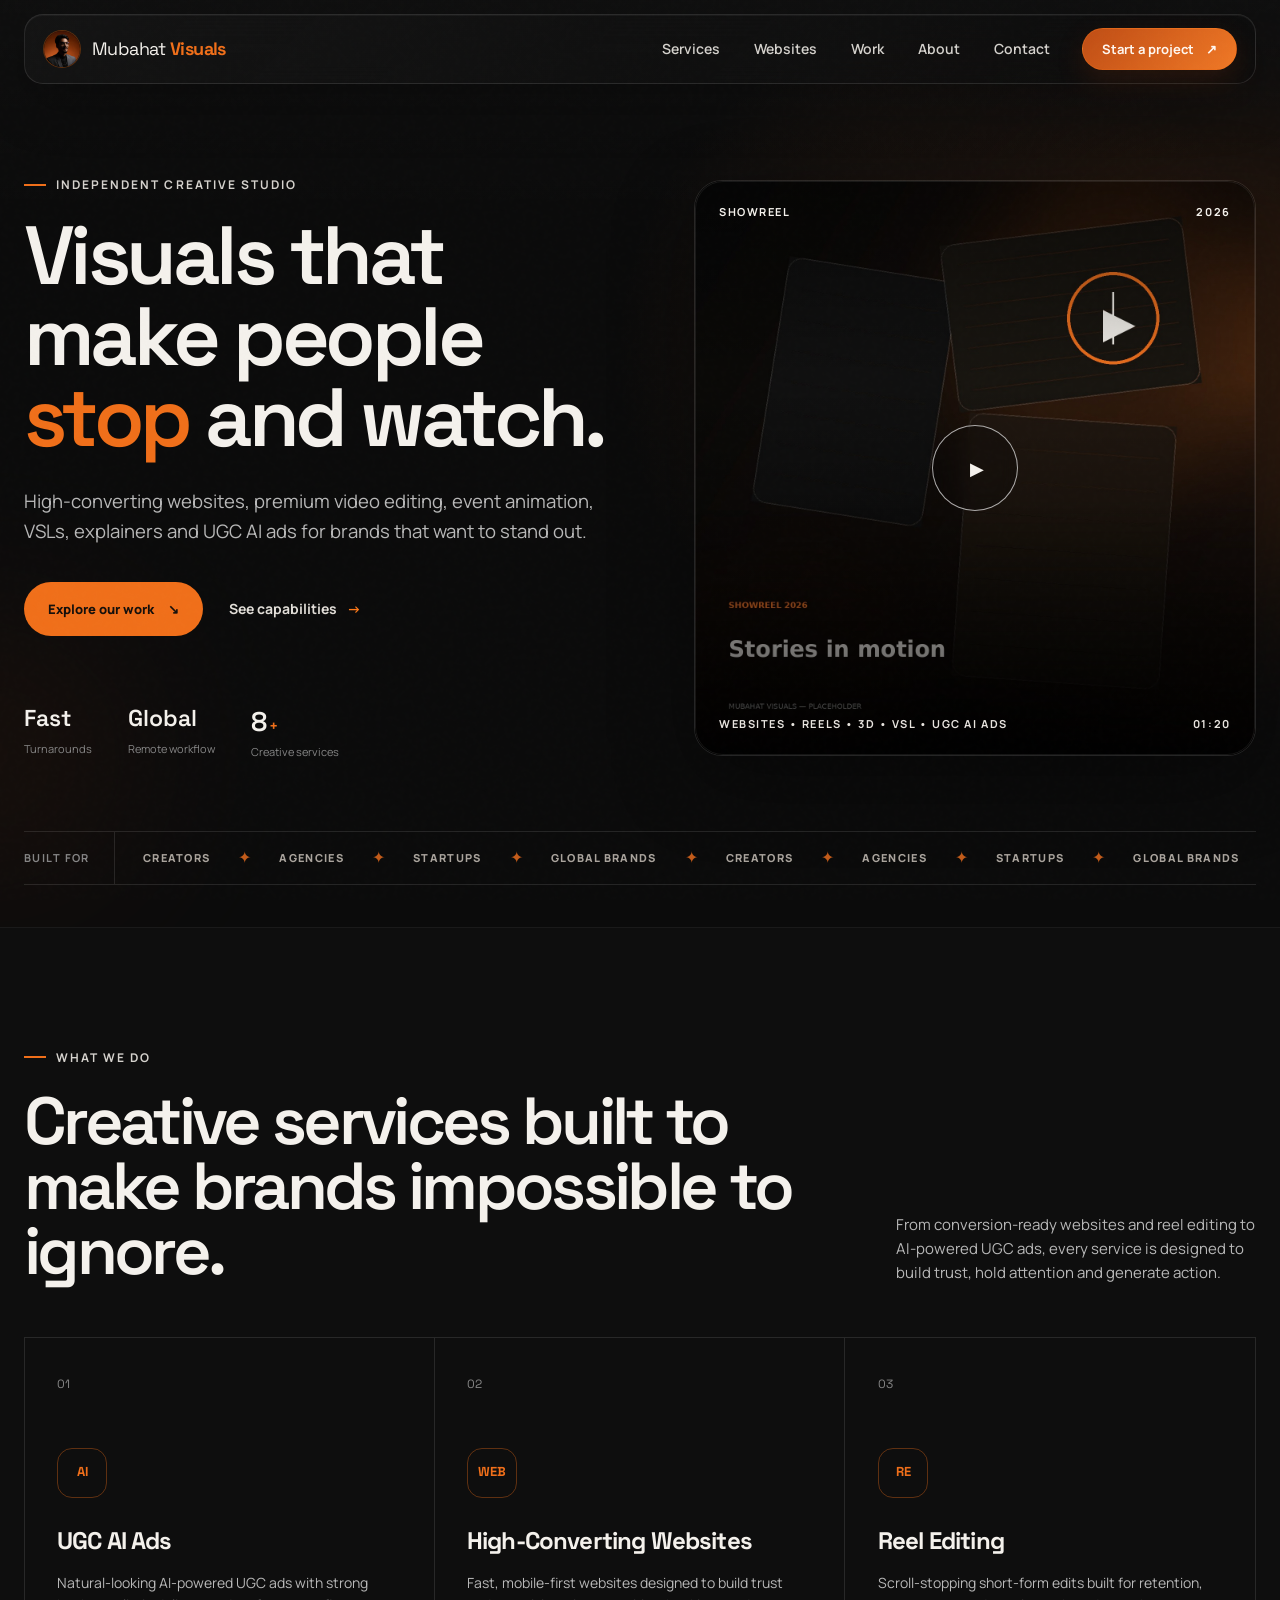
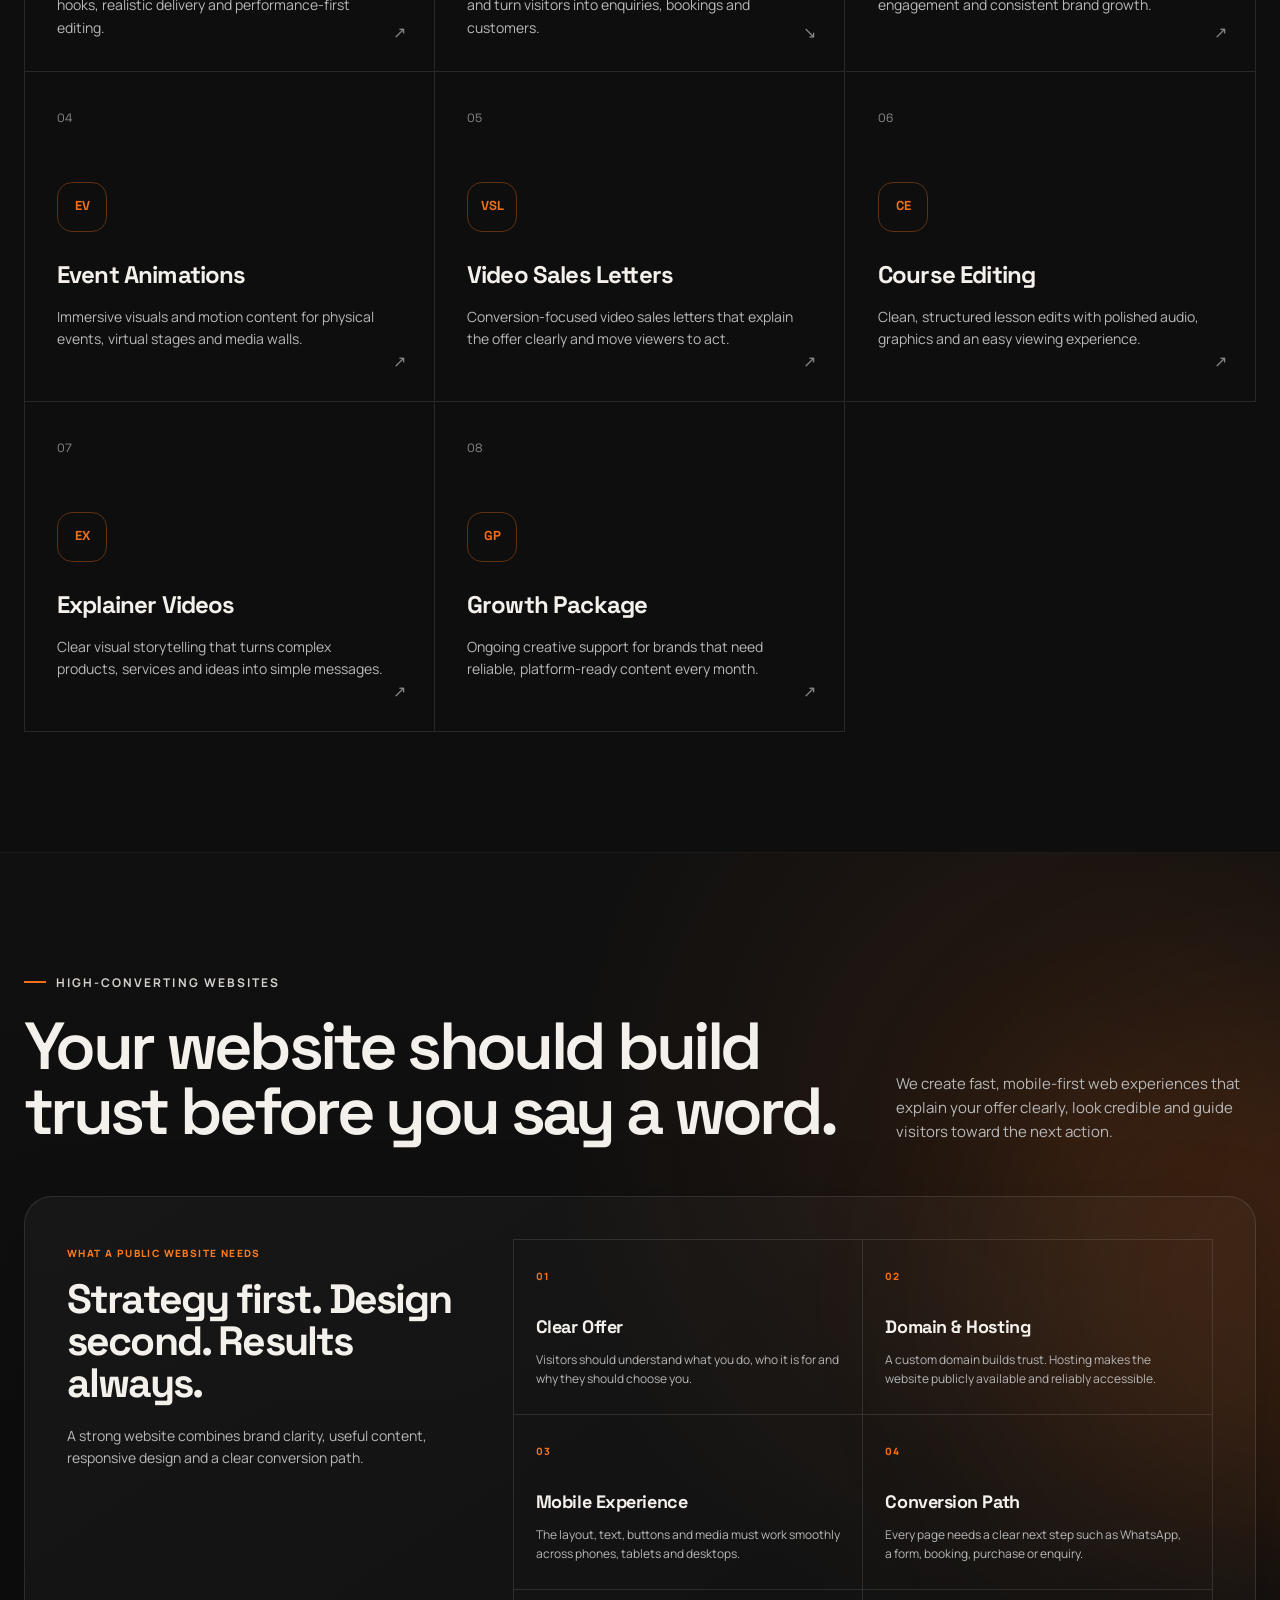
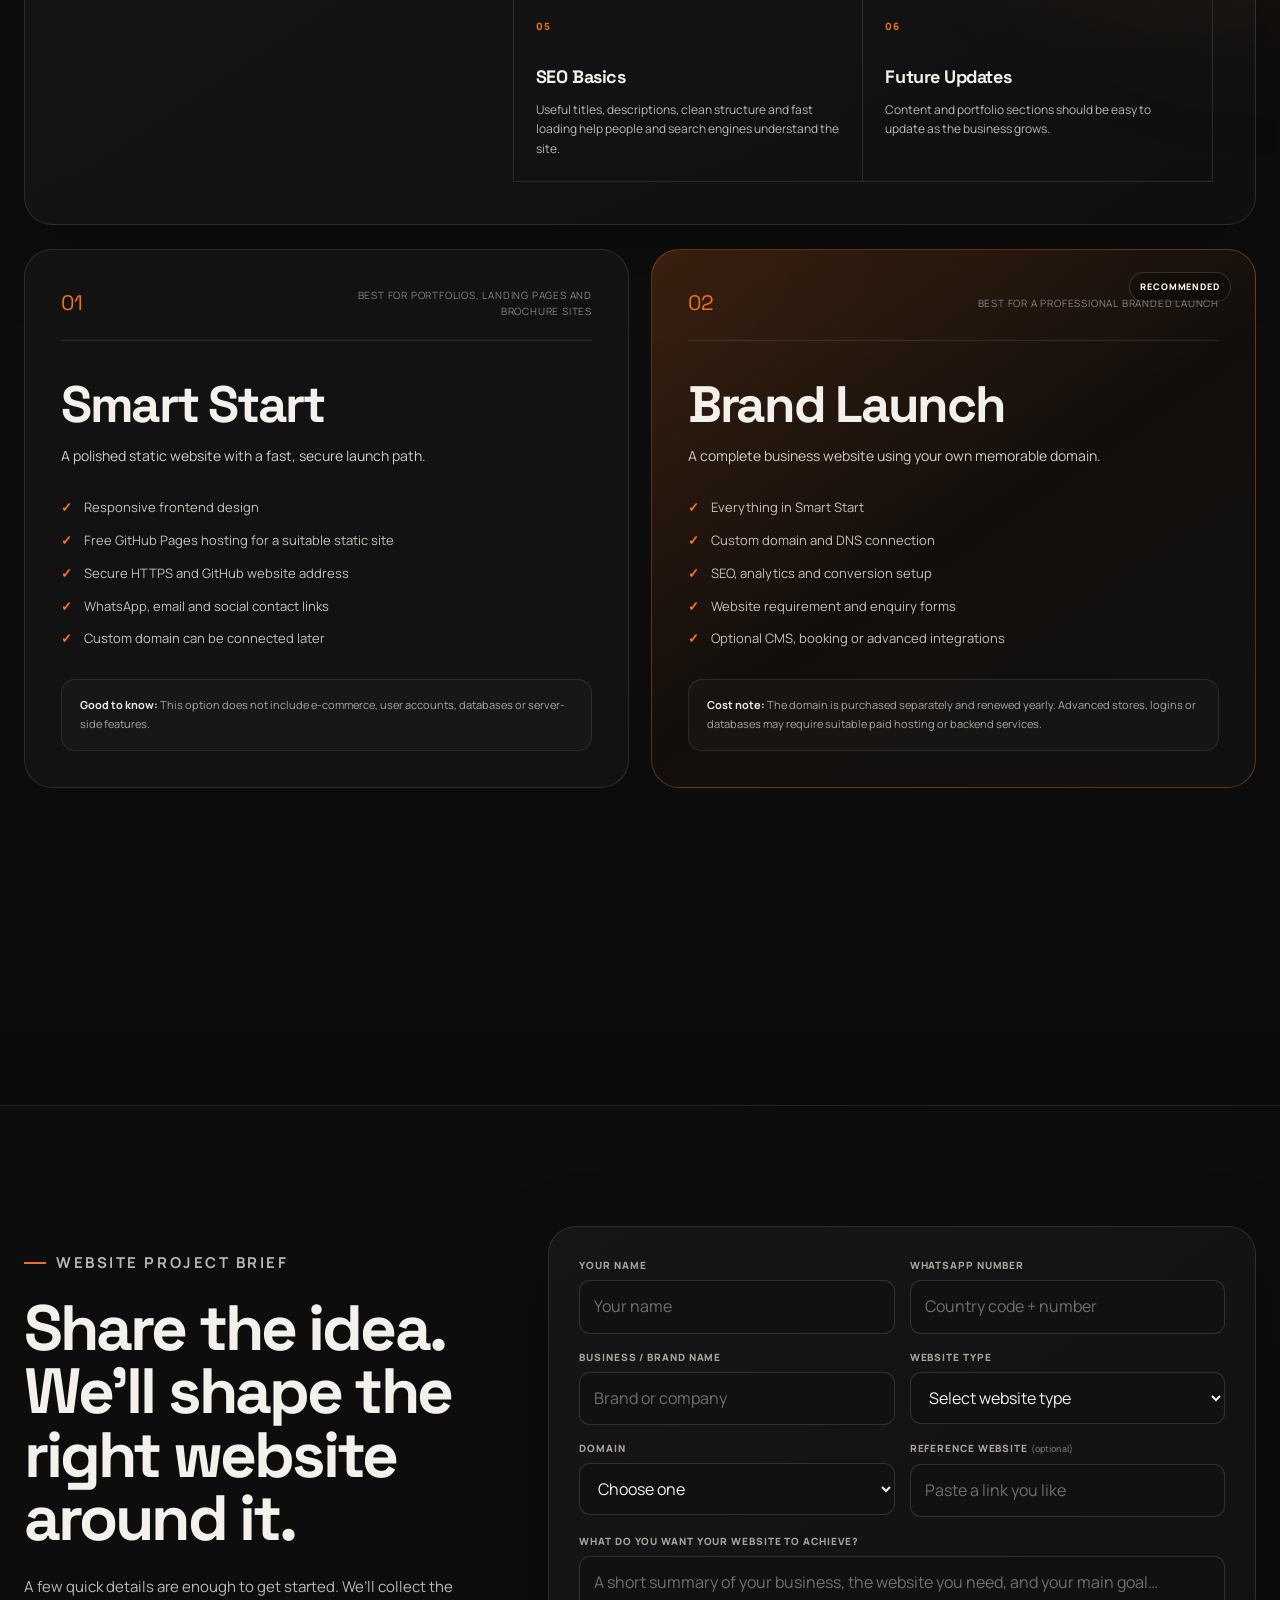
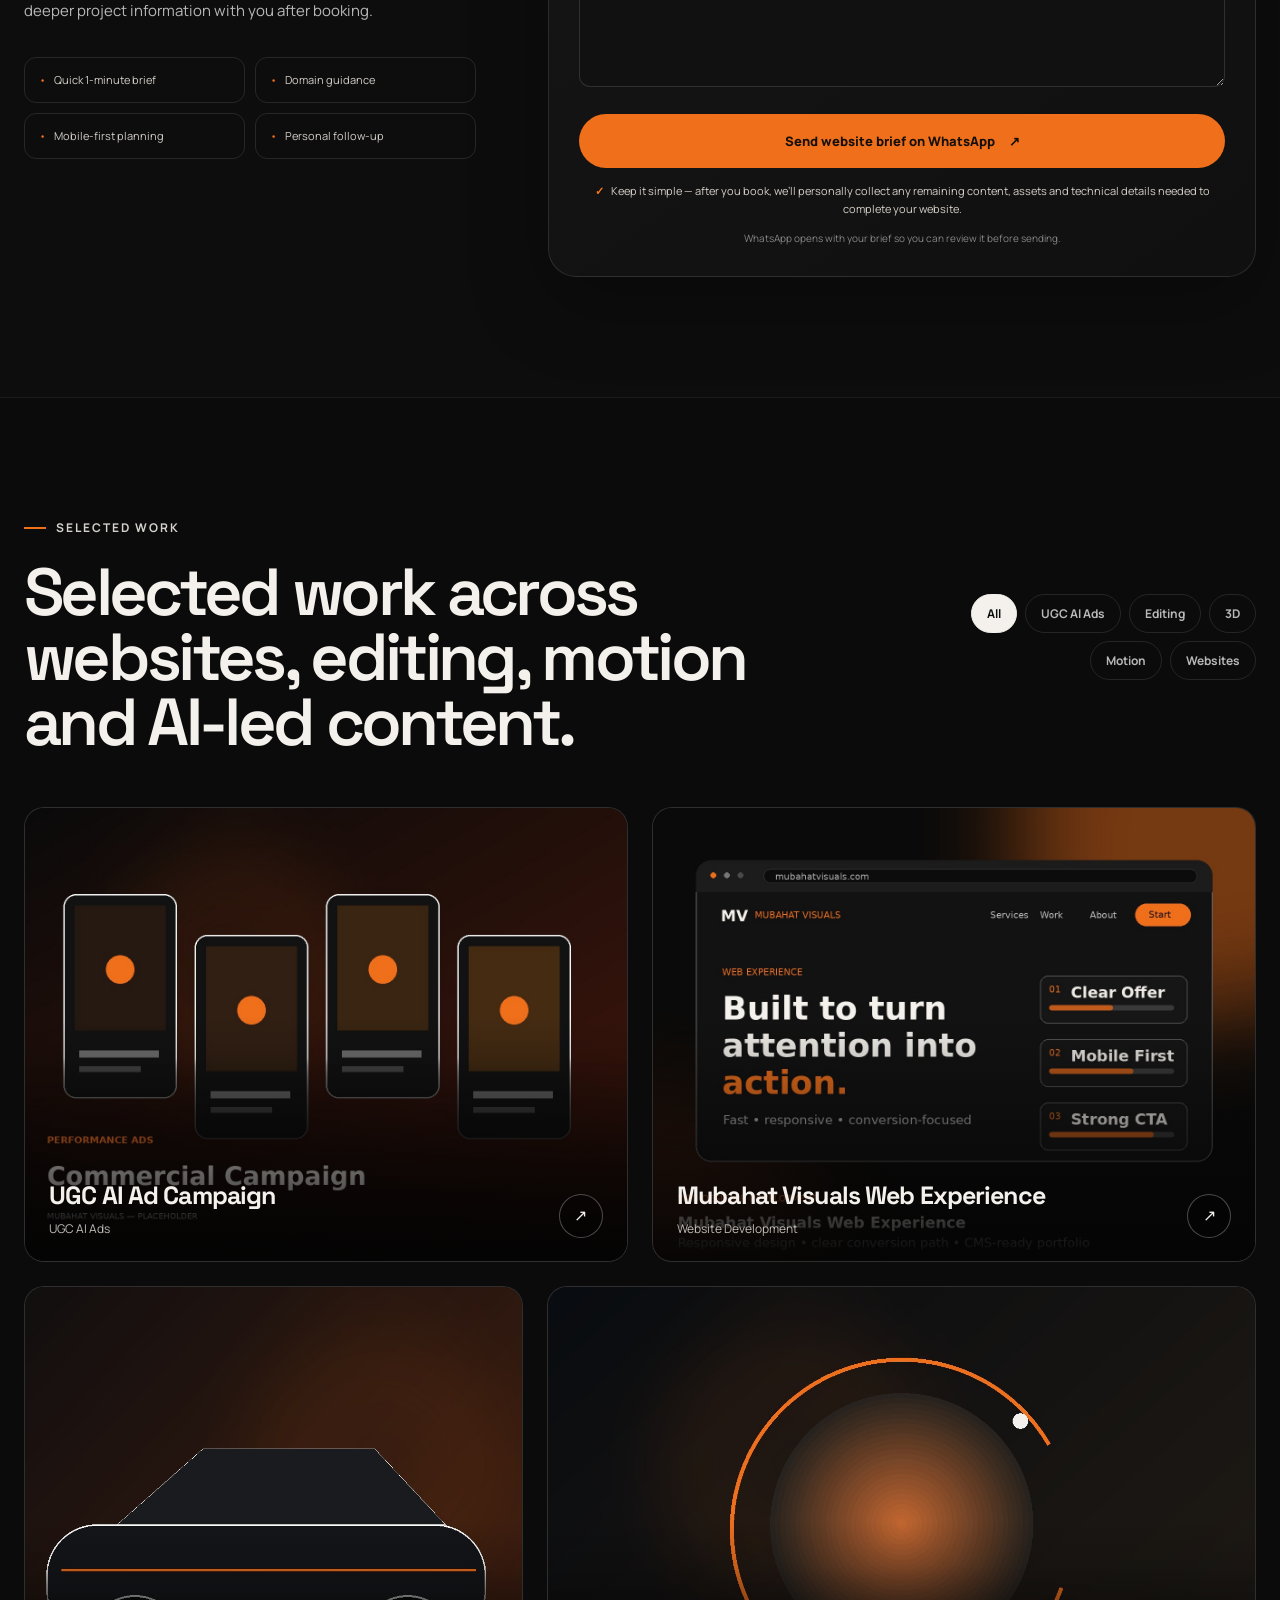
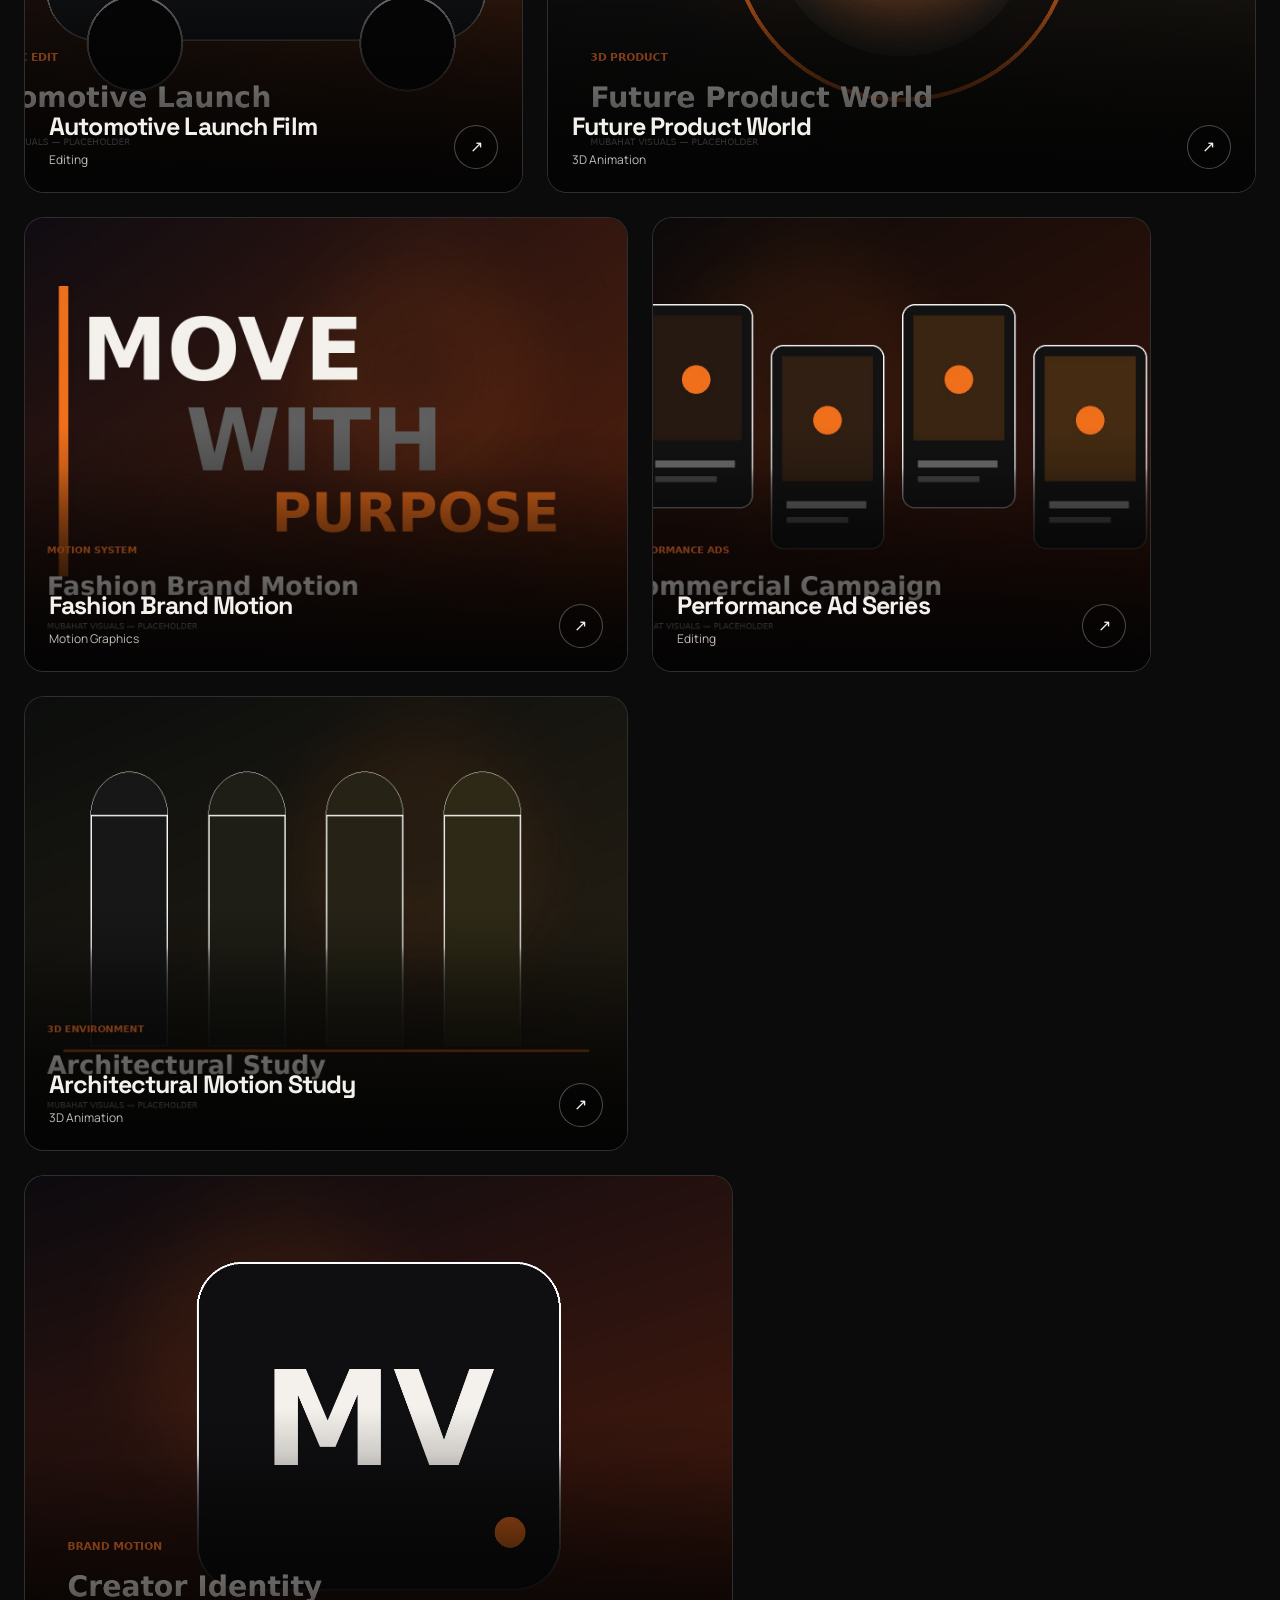
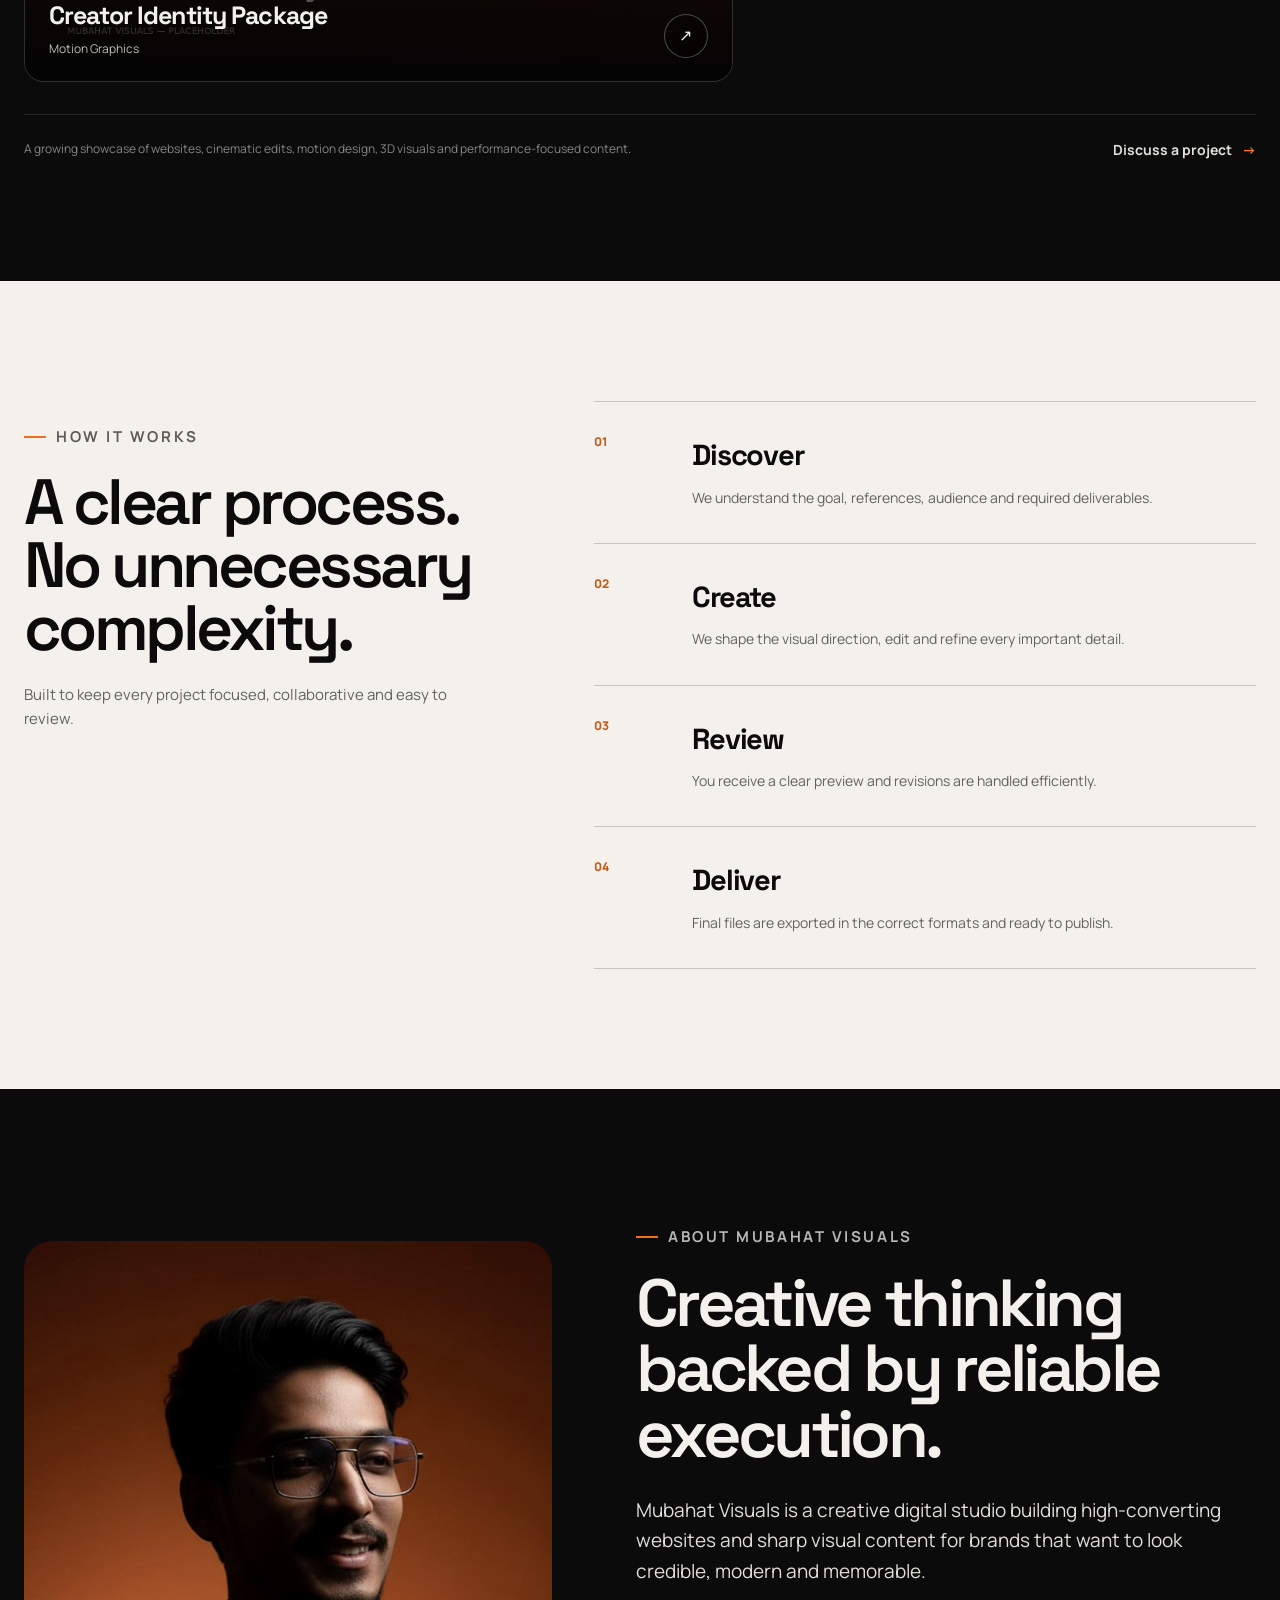
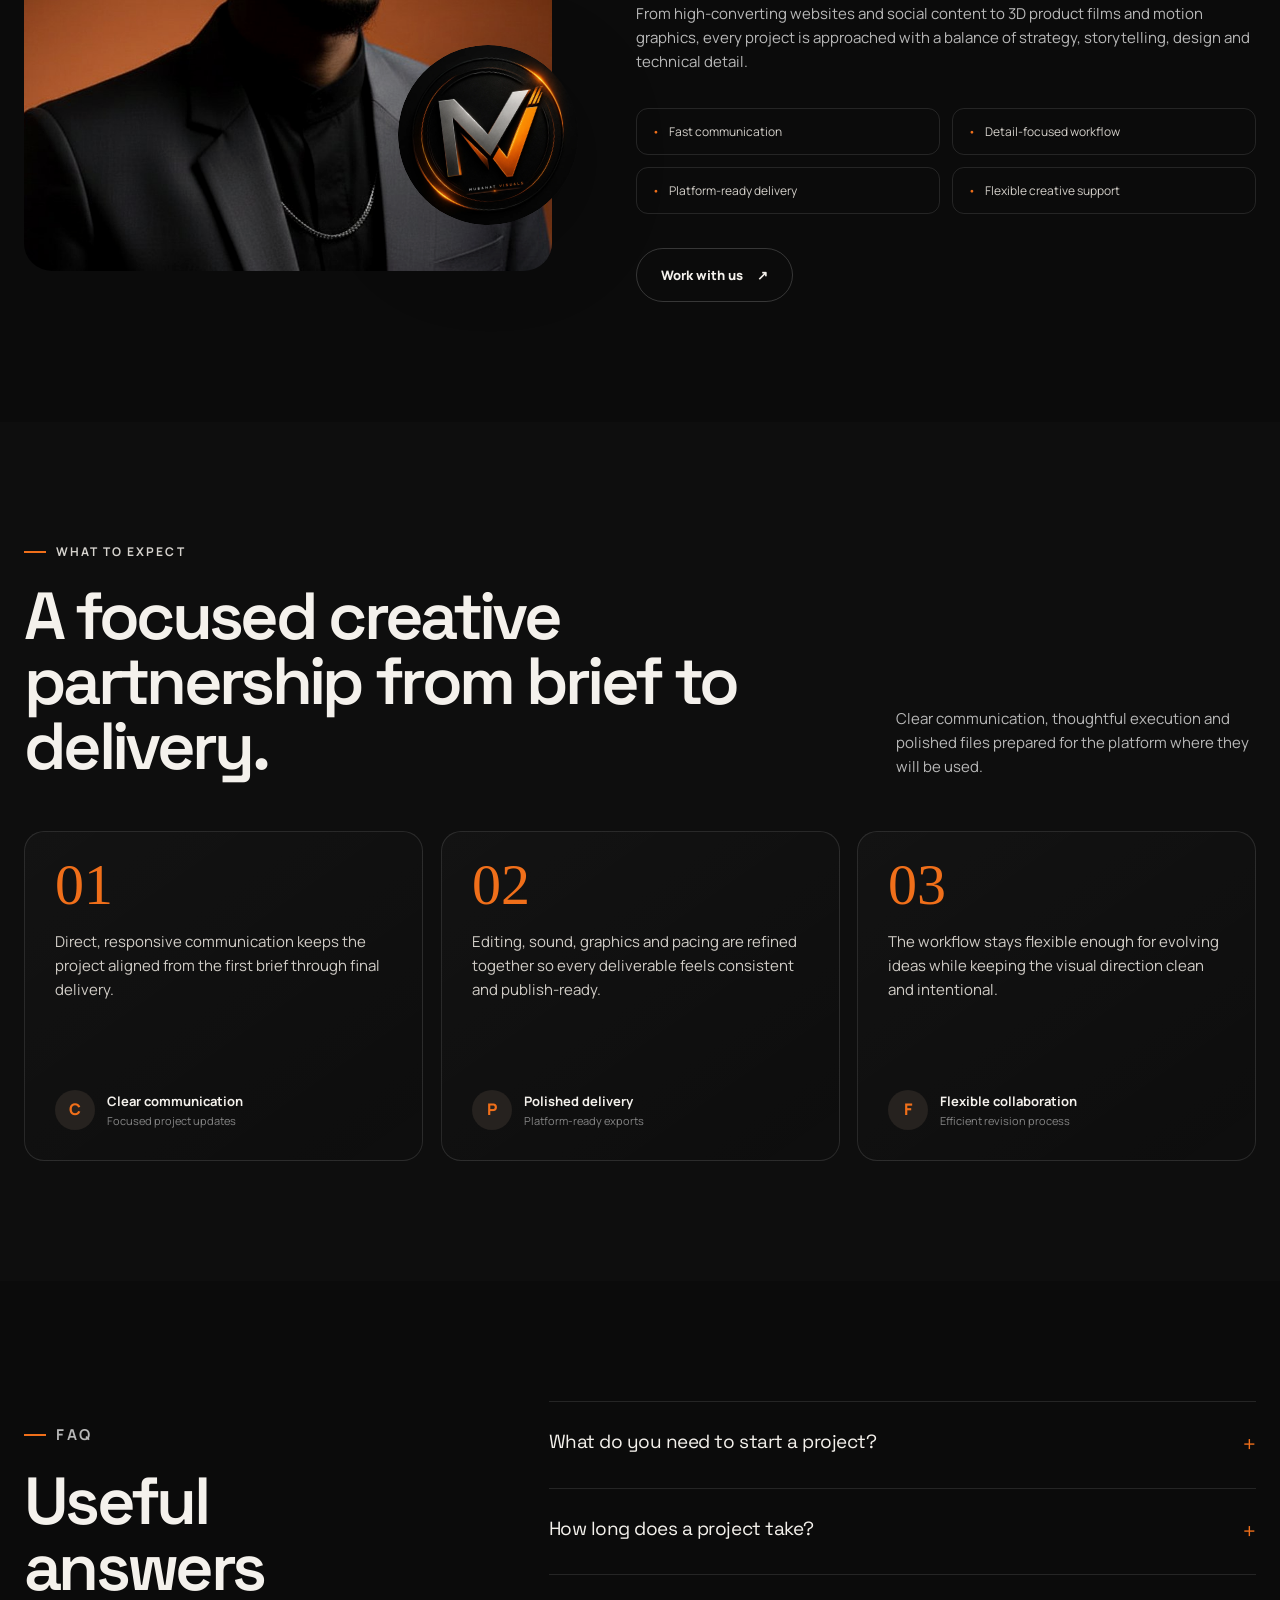
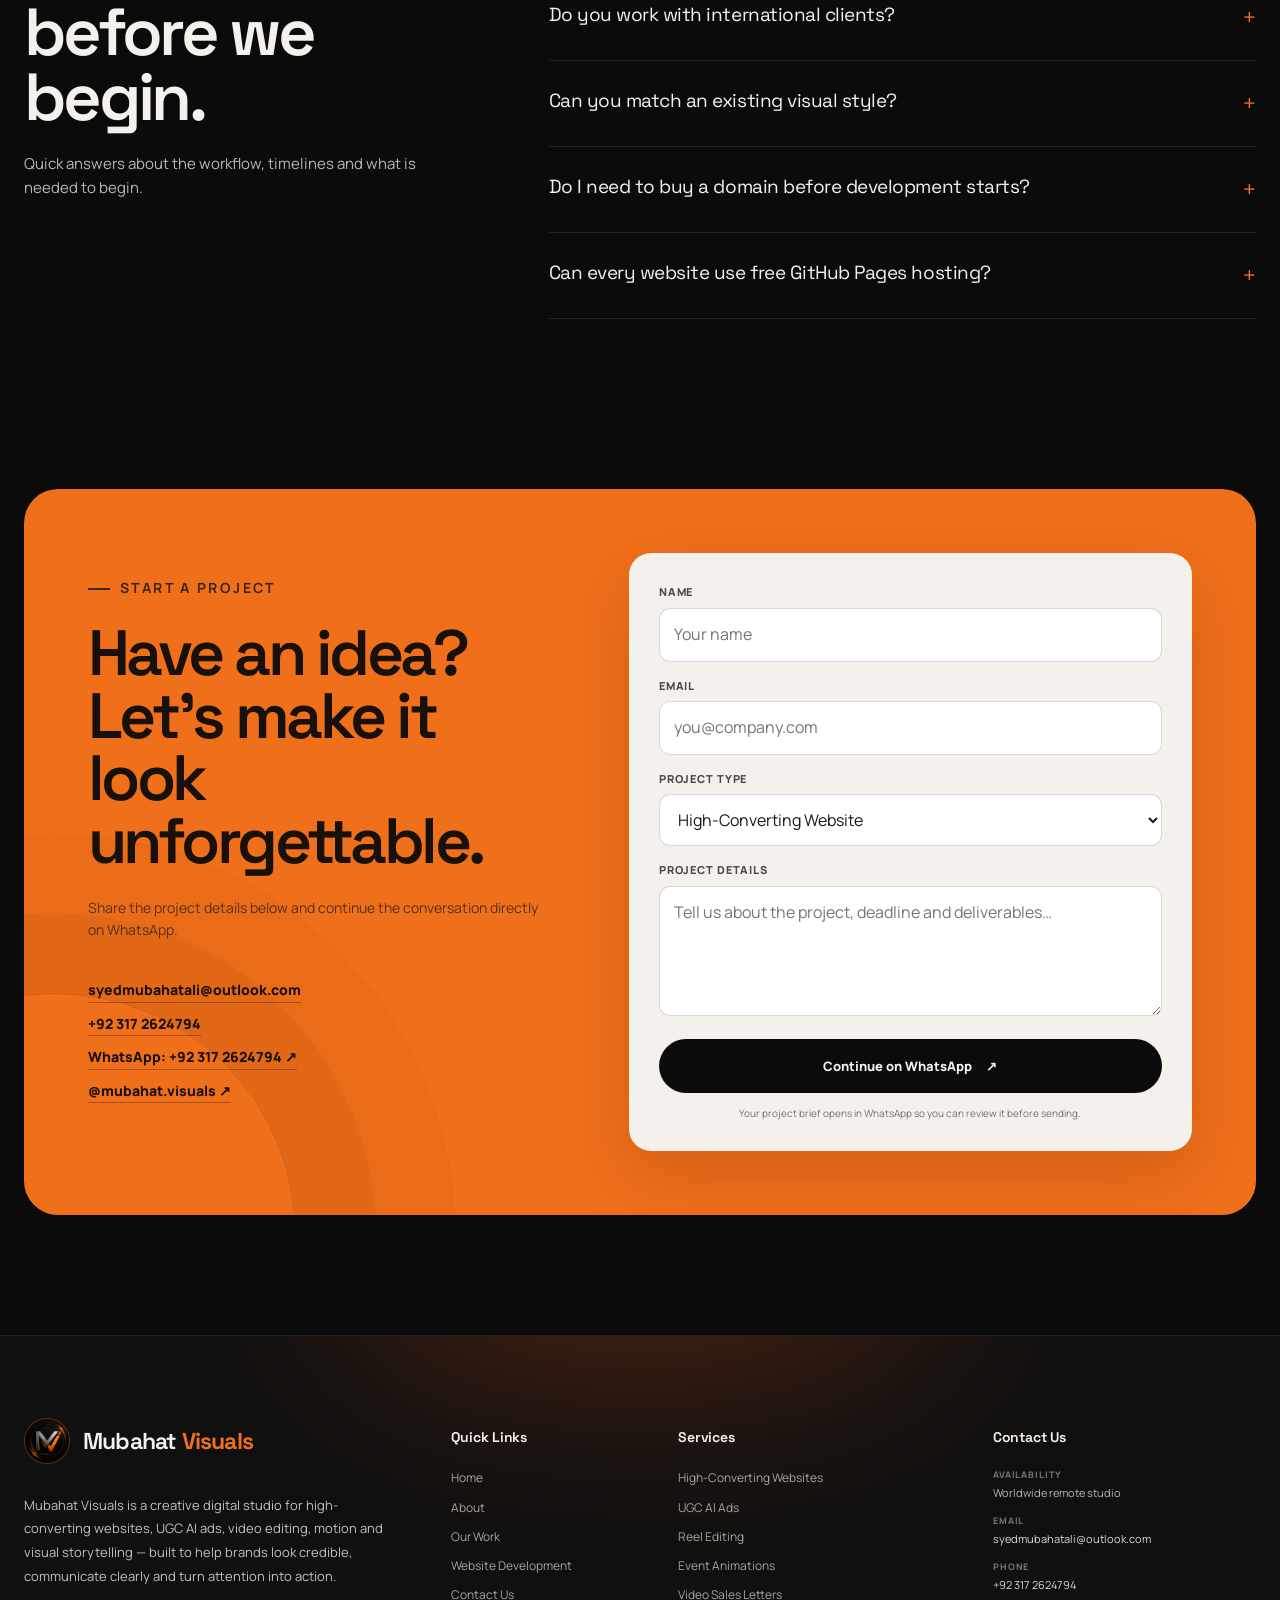
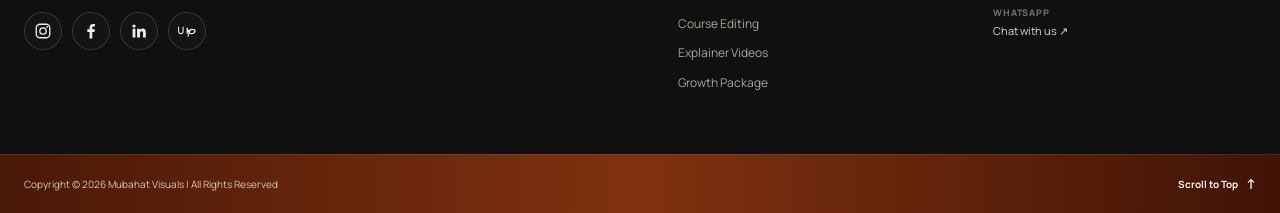
==== commit 42c027b1: "Fix social link preview" ====
--- a/index.html
+++ b/index.html
@@ -7,20 +7,20 @@
 <meta content="Mubahat Visuals — high-converting websites, cinematic video editing, UGC AI ads, 3D, VFX and motion design." name="description"/>
 <meta content="#0b0b0b" name="theme-color"/>
 <title>Mubahat Visuals — Creative Studio</title>
-<link href="__SITE_URL__/" rel="canonical"/>
+<link href="https://falconvisuals.github.io/mubahat-visuals/" rel="canonical"/>
 <meta content="website" property="og:type"/>
 <meta content="Mubahat Visuals" property="og:site_name"/>
 <meta content="Mubahat Visuals — Creative Digital Studio" property="og:title"/>
 <meta content="High-converting websites, cinematic video editing, UGC AI ads, 3D, VFX and motion graphics for brands that want to stand out." property="og:description"/>
-<meta content="__SITE_URL__/" property="og:url"/>
-<meta content="__SITE_URL__/assets/images/social-preview.jpg" property="og:image"/>
+<meta content="https://falconvisuals.github.io/mubahat-visuals/" property="og:url"/>
+<meta content="https://falconvisuals.github.io/mubahat-visuals/assets/images/social-preview.jpg" property="og:image"/>
 <meta content="1200" property="og:image:width"/>
 <meta content="630" property="og:image:height"/>
 <meta content="Mubahat Visuals black and orange brand logo" property="og:image:alt"/>
 <meta content="summary_large_image" name="twitter:card"/>
 <meta content="Mubahat Visuals — Creative Digital Studio" name="twitter:title"/>
 <meta content="High-converting websites, cinematic video editing, UGC AI ads, 3D, VFX and motion graphics for brands that want to stand out." name="twitter:description"/>
-<meta content="__SITE_URL__/assets/images/social-preview.jpg" name="twitter:image"/>
+<meta content="https://falconvisuals.github.io/mubahat-visuals/assets/images/social-preview.jpg" name="twitter:image"/>
 <link href="assets/icons/favicon.ico" rel="icon" sizes="any"/>
 <link href="assets/icons/favicon-32.png" rel="icon" sizes="32x32" type="image/png"/>
 <link href="assets/icons/apple-touch-icon.png" rel="apple-touch-icon"/>
@@ -33,8 +33,8 @@
   "@context": "https://schema.org",
   "@type": "ProfessionalService",
   "name": "Mubahat Visuals",
-  "url": "__SITE_URL__/",
-  "image": "__SITE_URL__/assets/images/social-preview.jpg",
+  "url": "https://falconvisuals.github.io/mubahat-visuals/",
+  "image": "https://falconvisuals.github.io/mubahat-visuals/assets/images/social-preview.jpg",
   "email": "syedmubahatali@outlook.com",
   "telephone": "+92 317 2624794",
   "sameAs": [
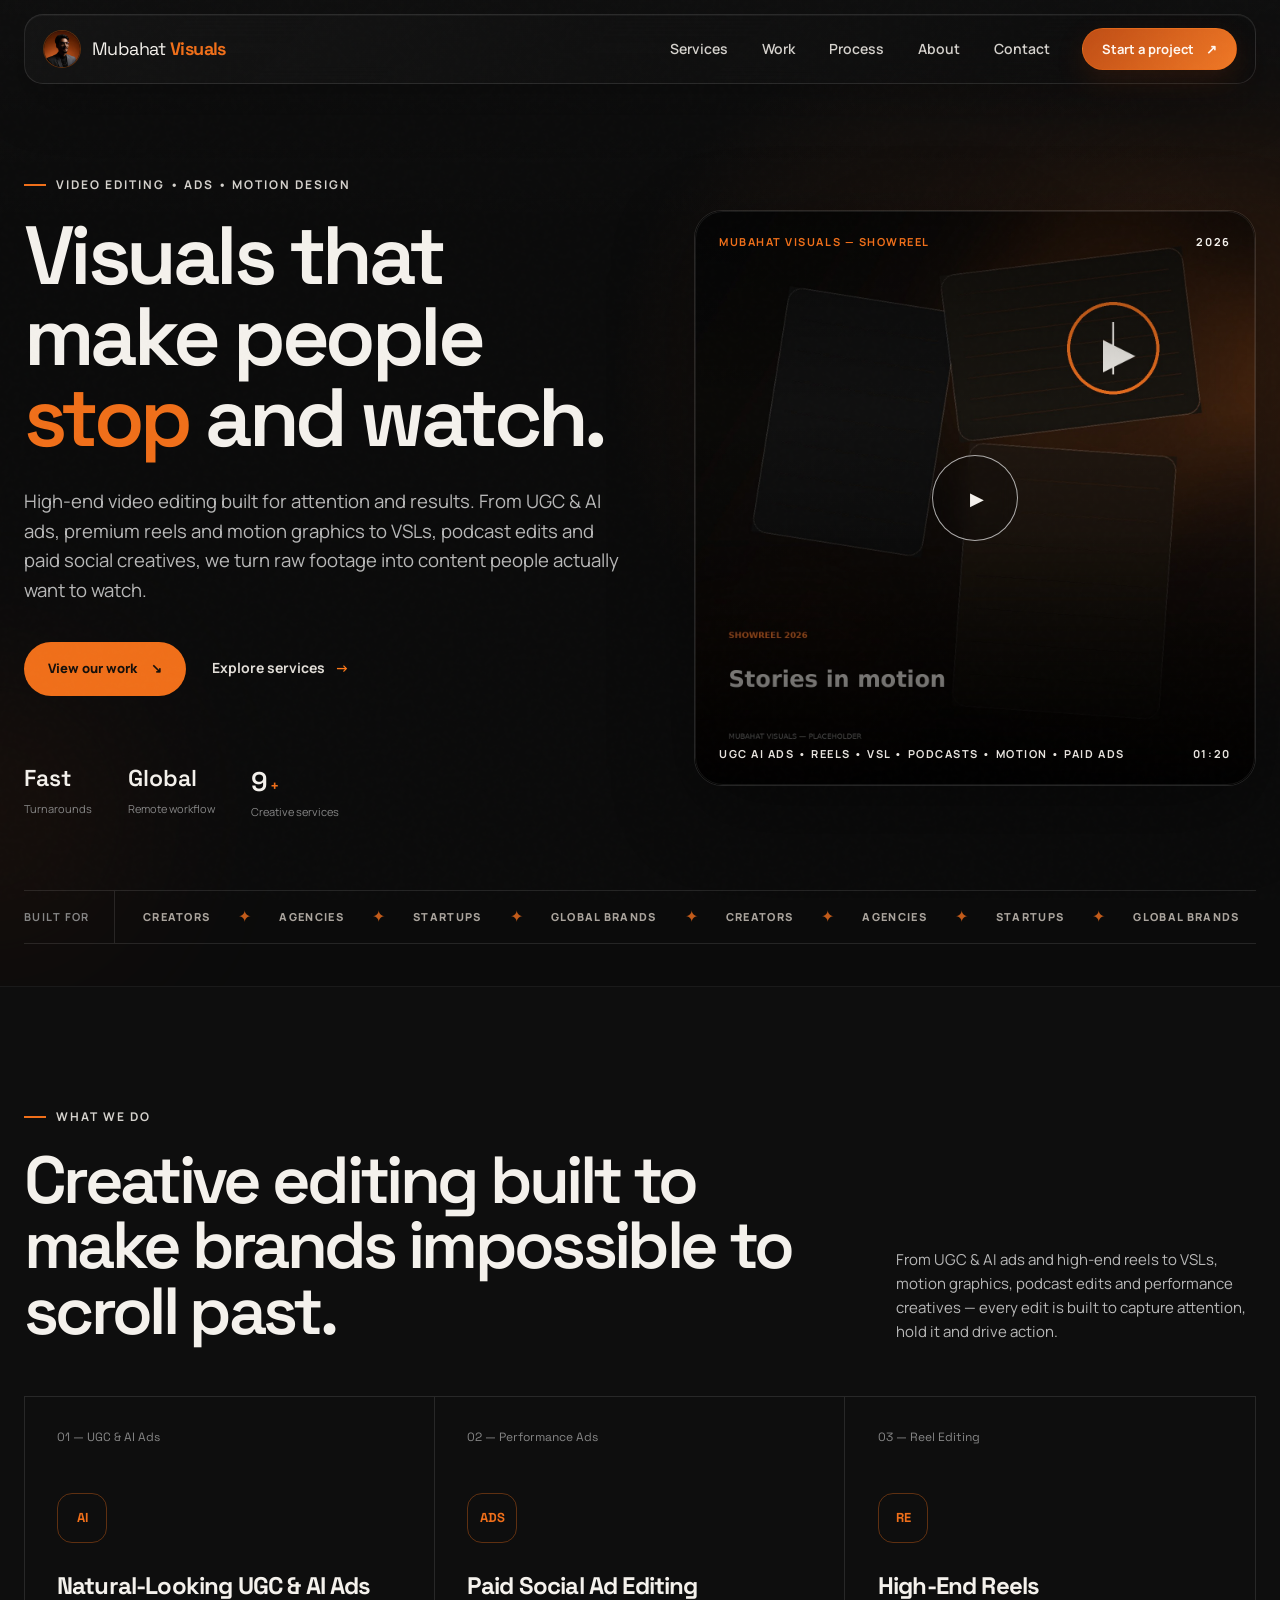
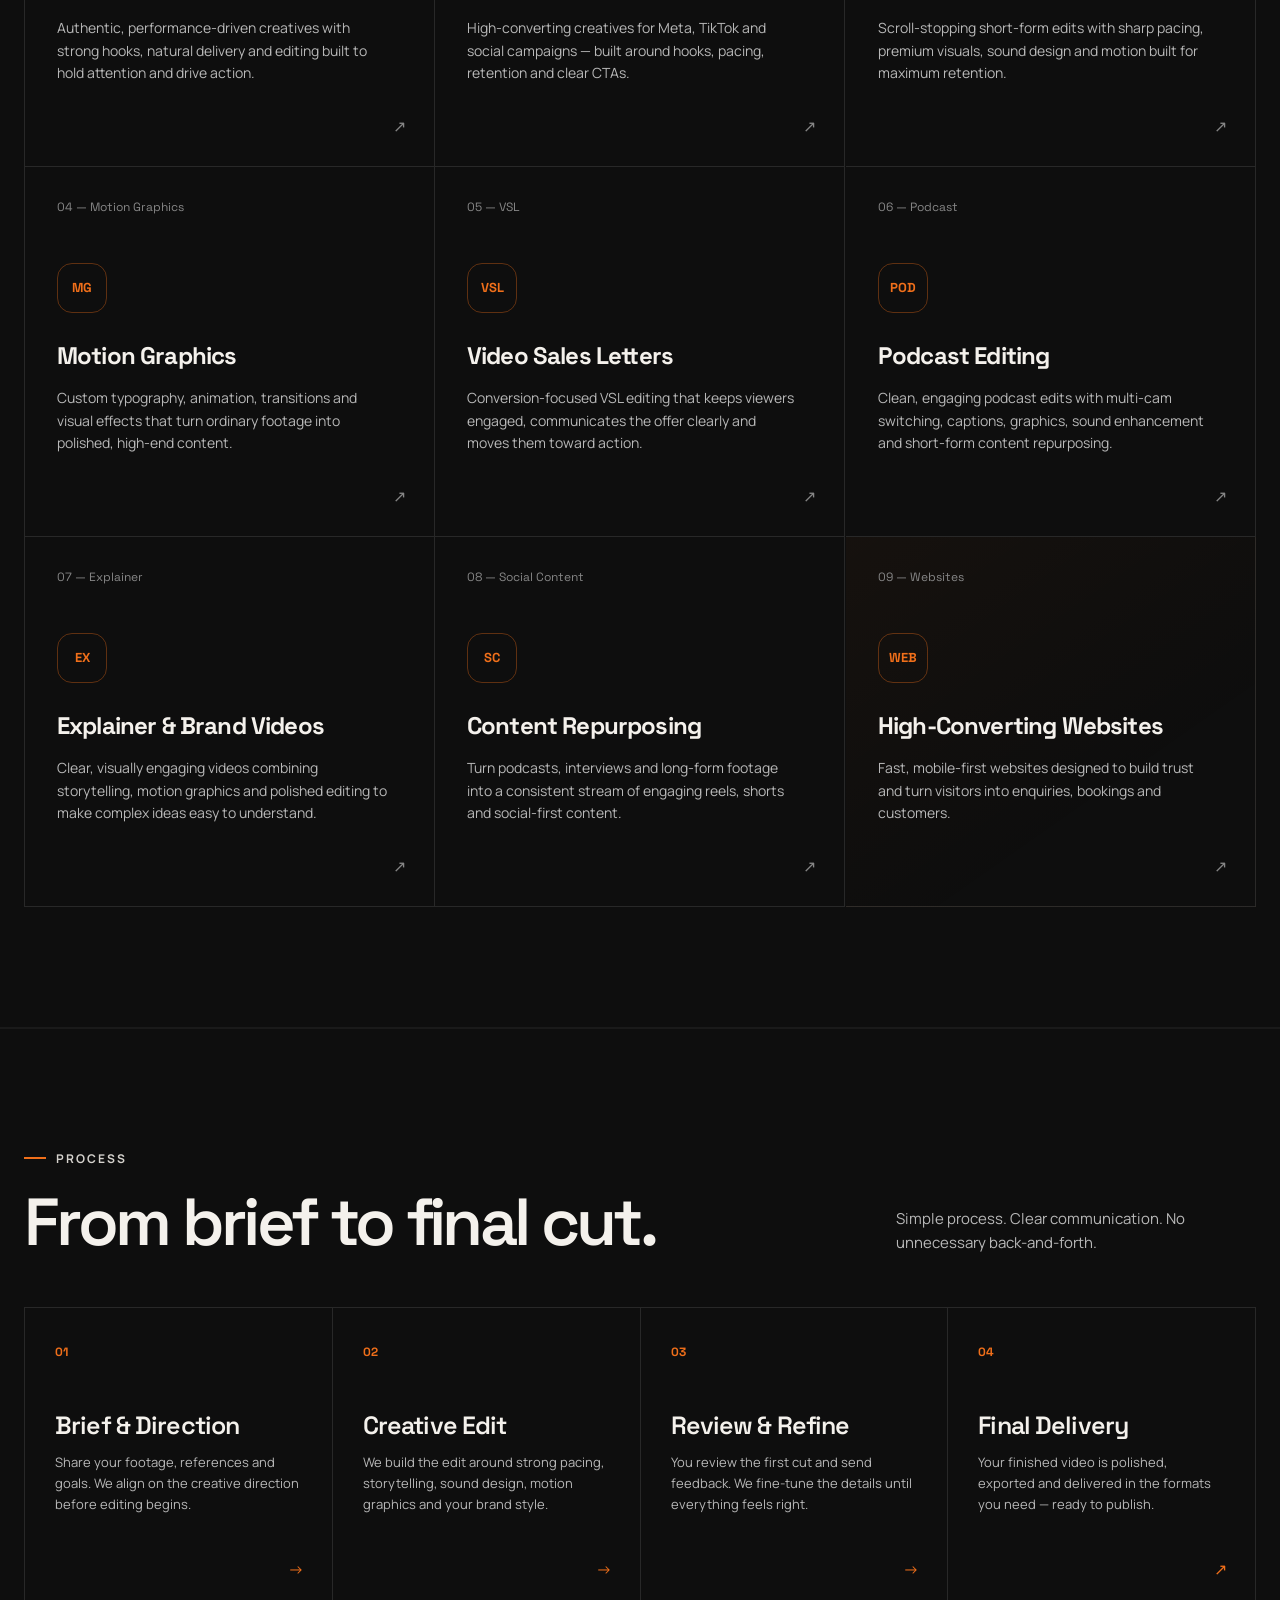
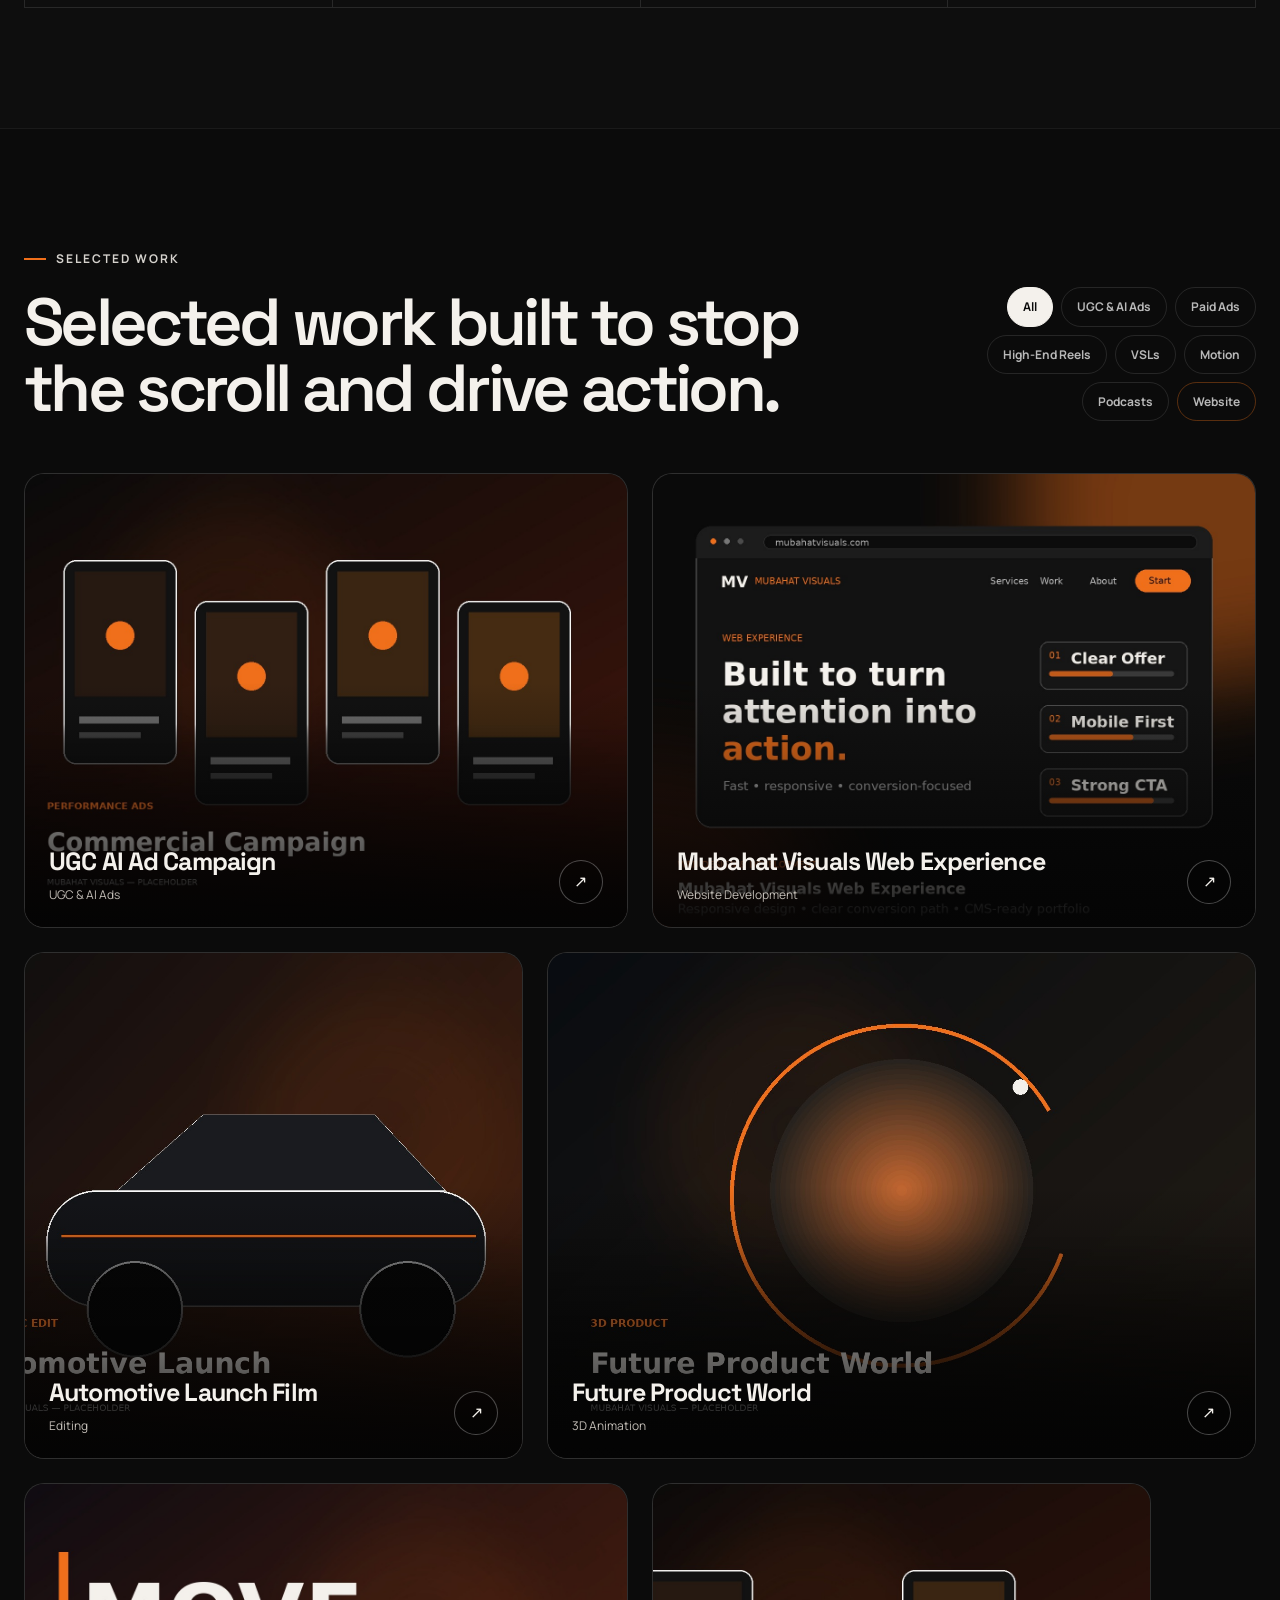
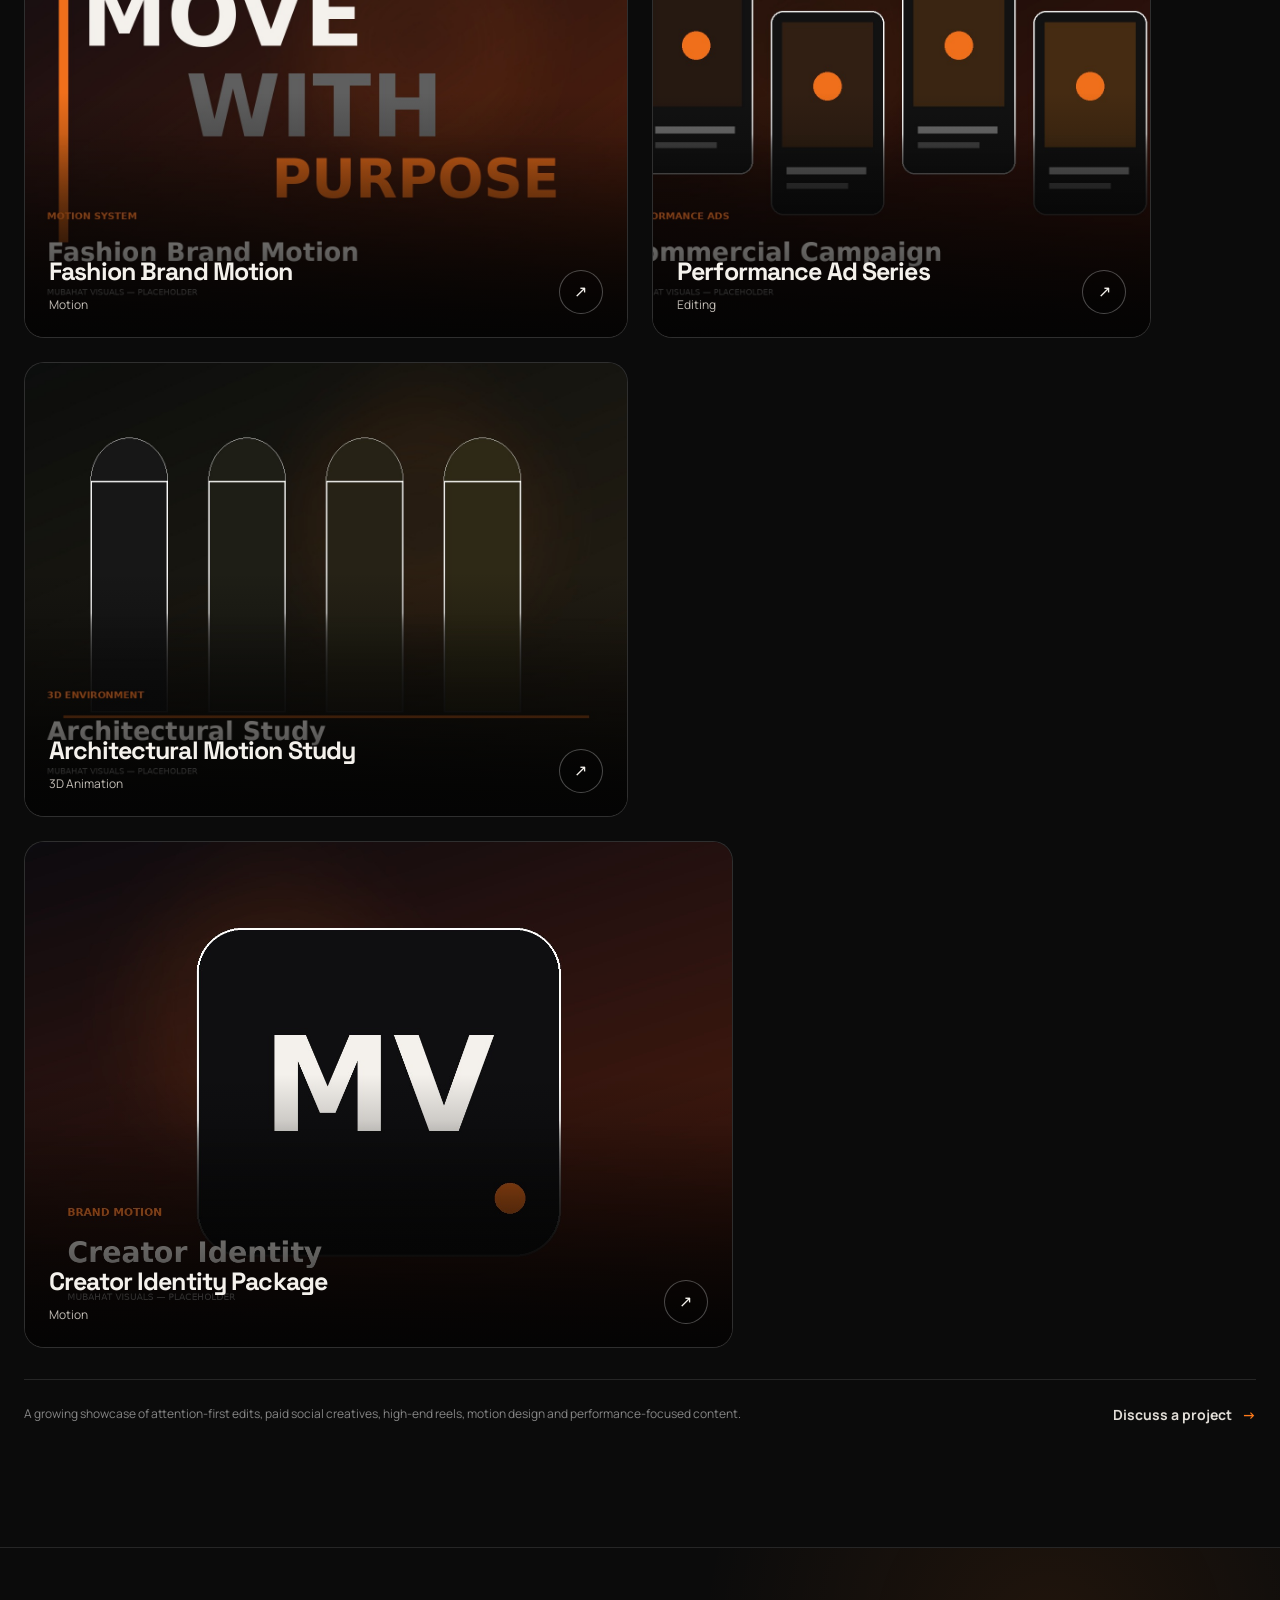
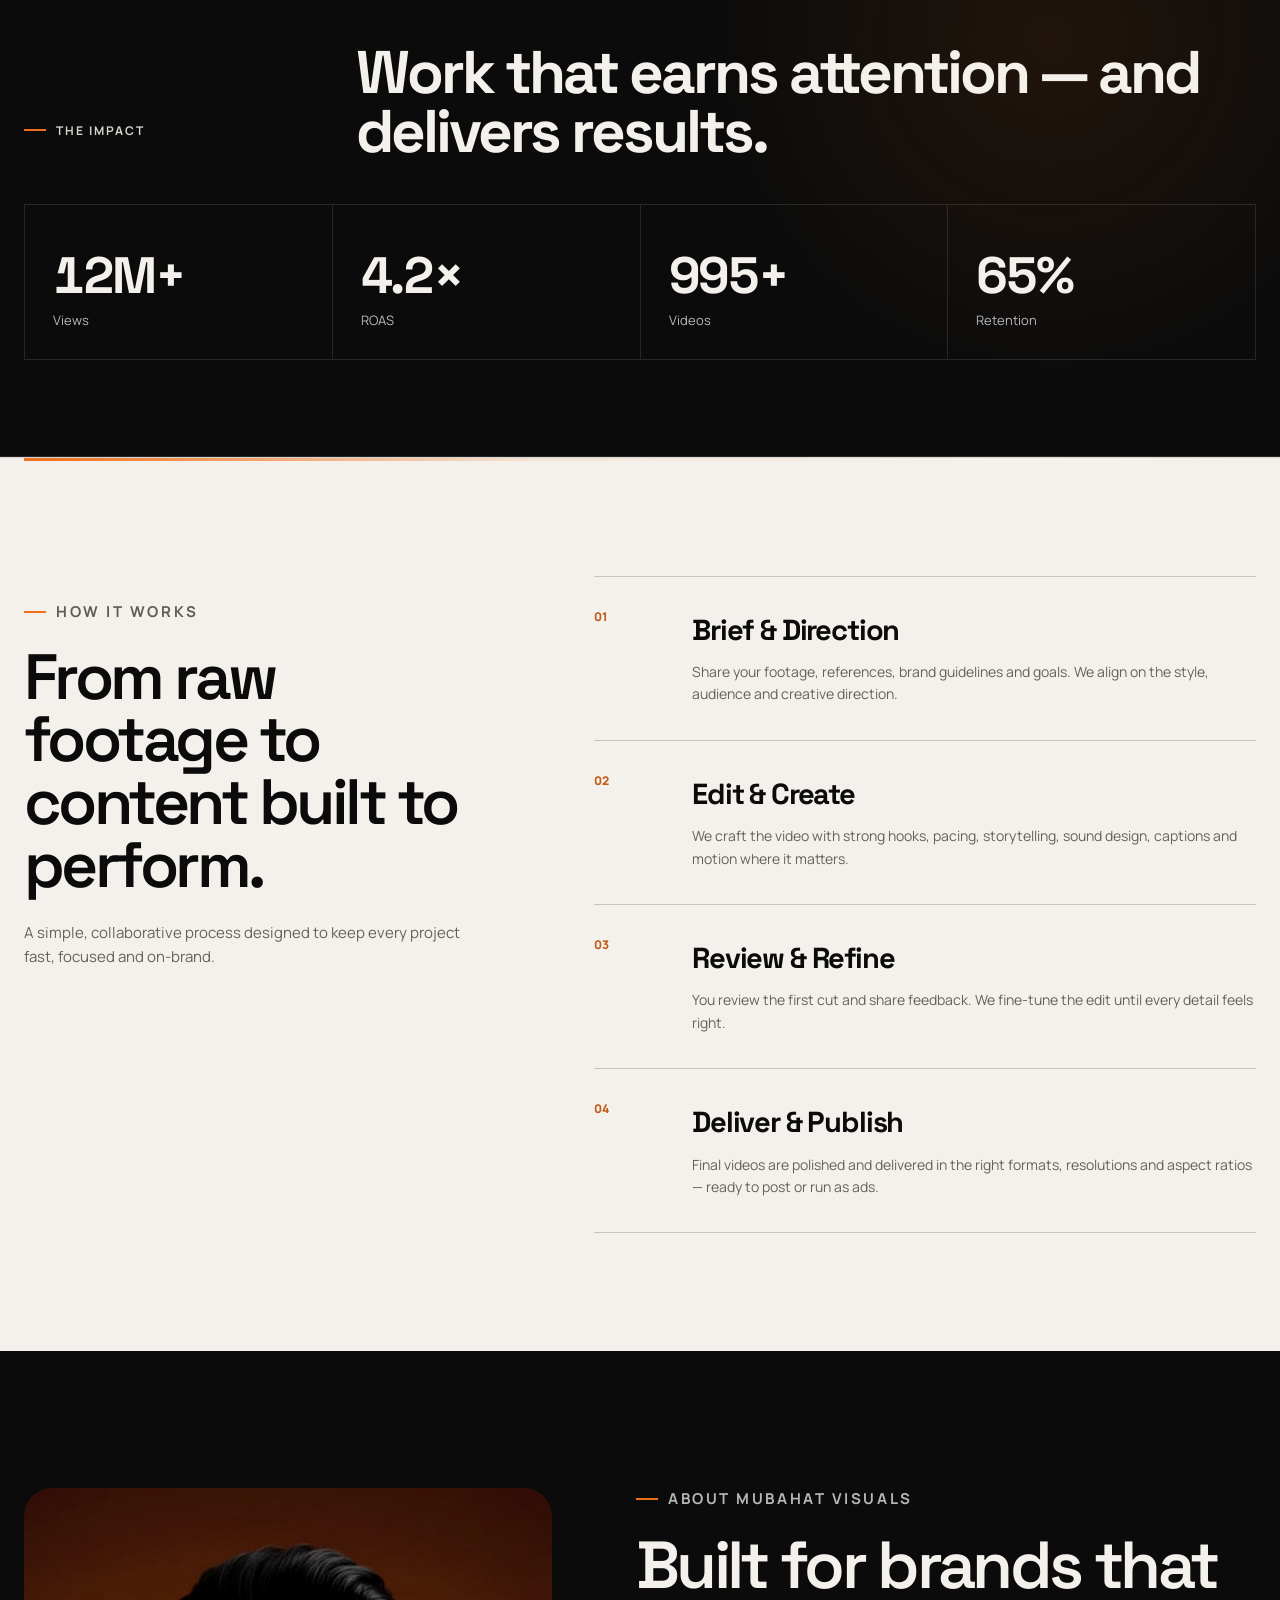
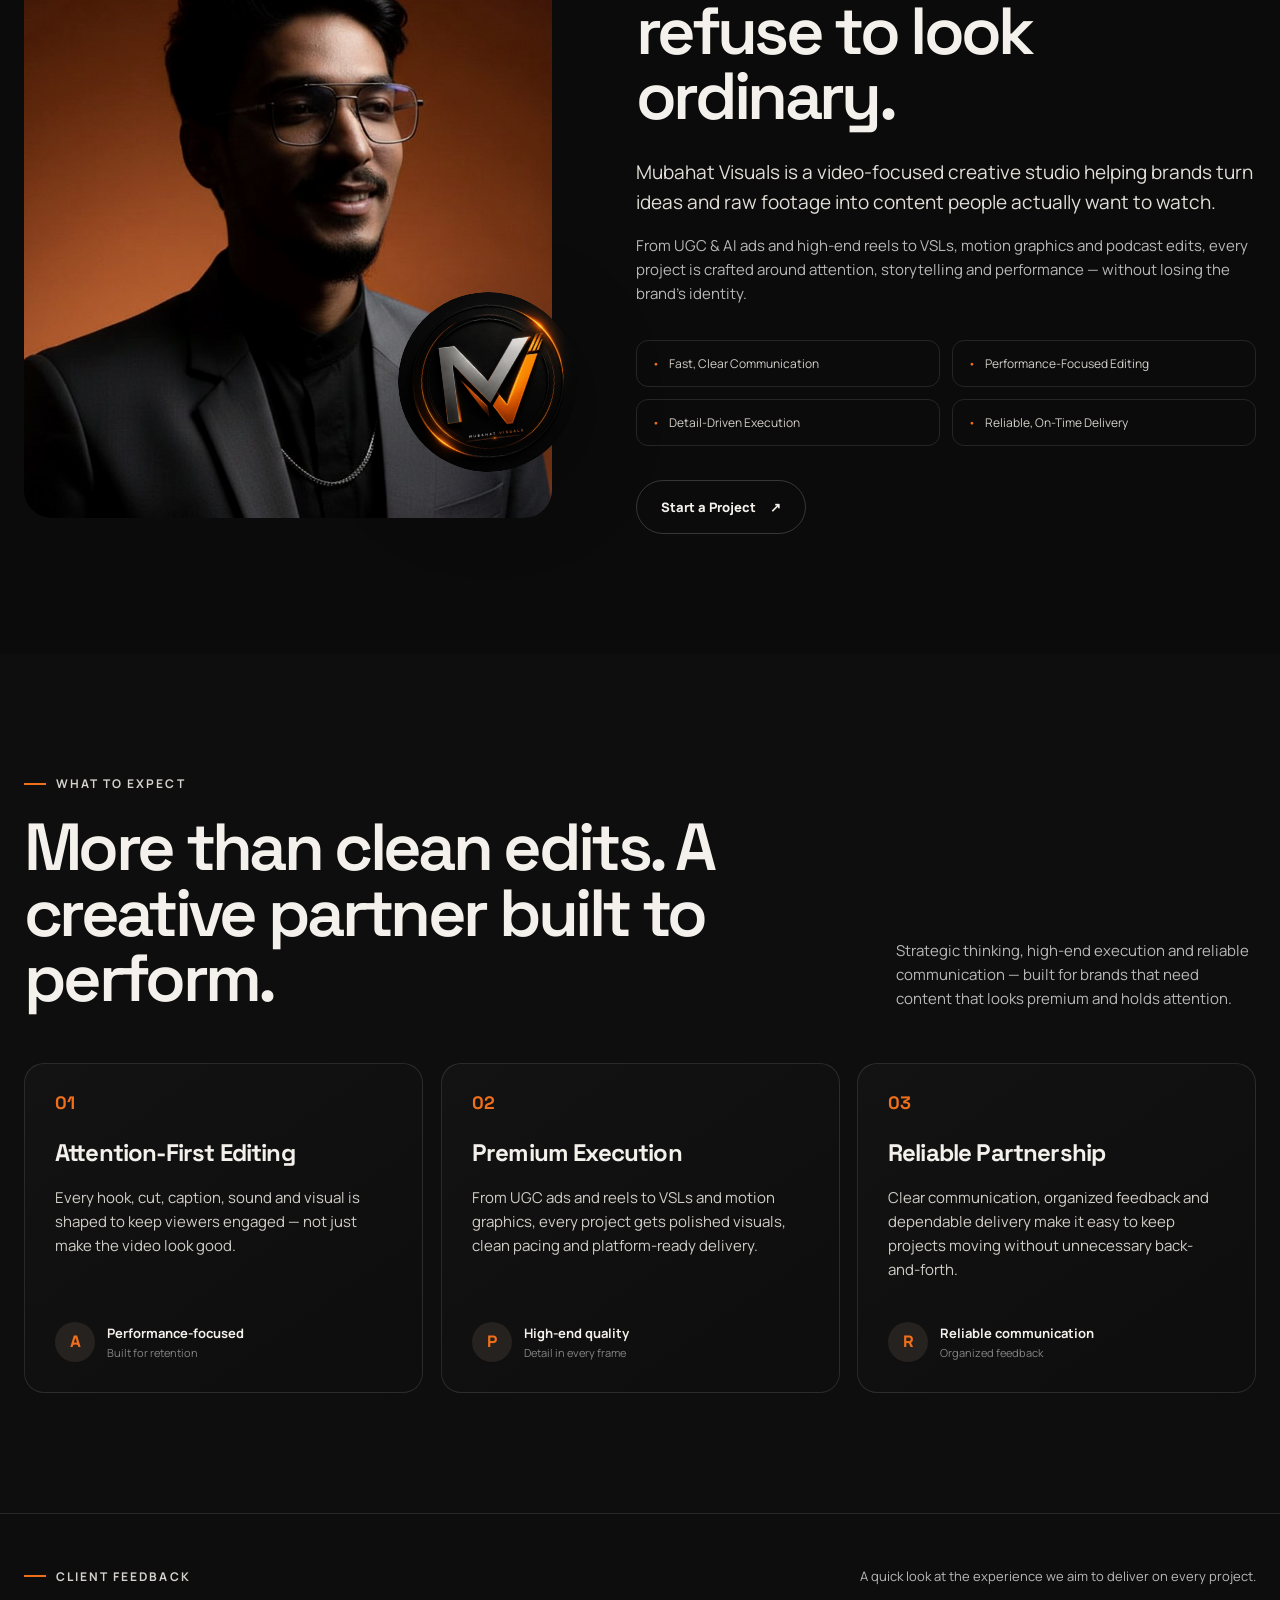
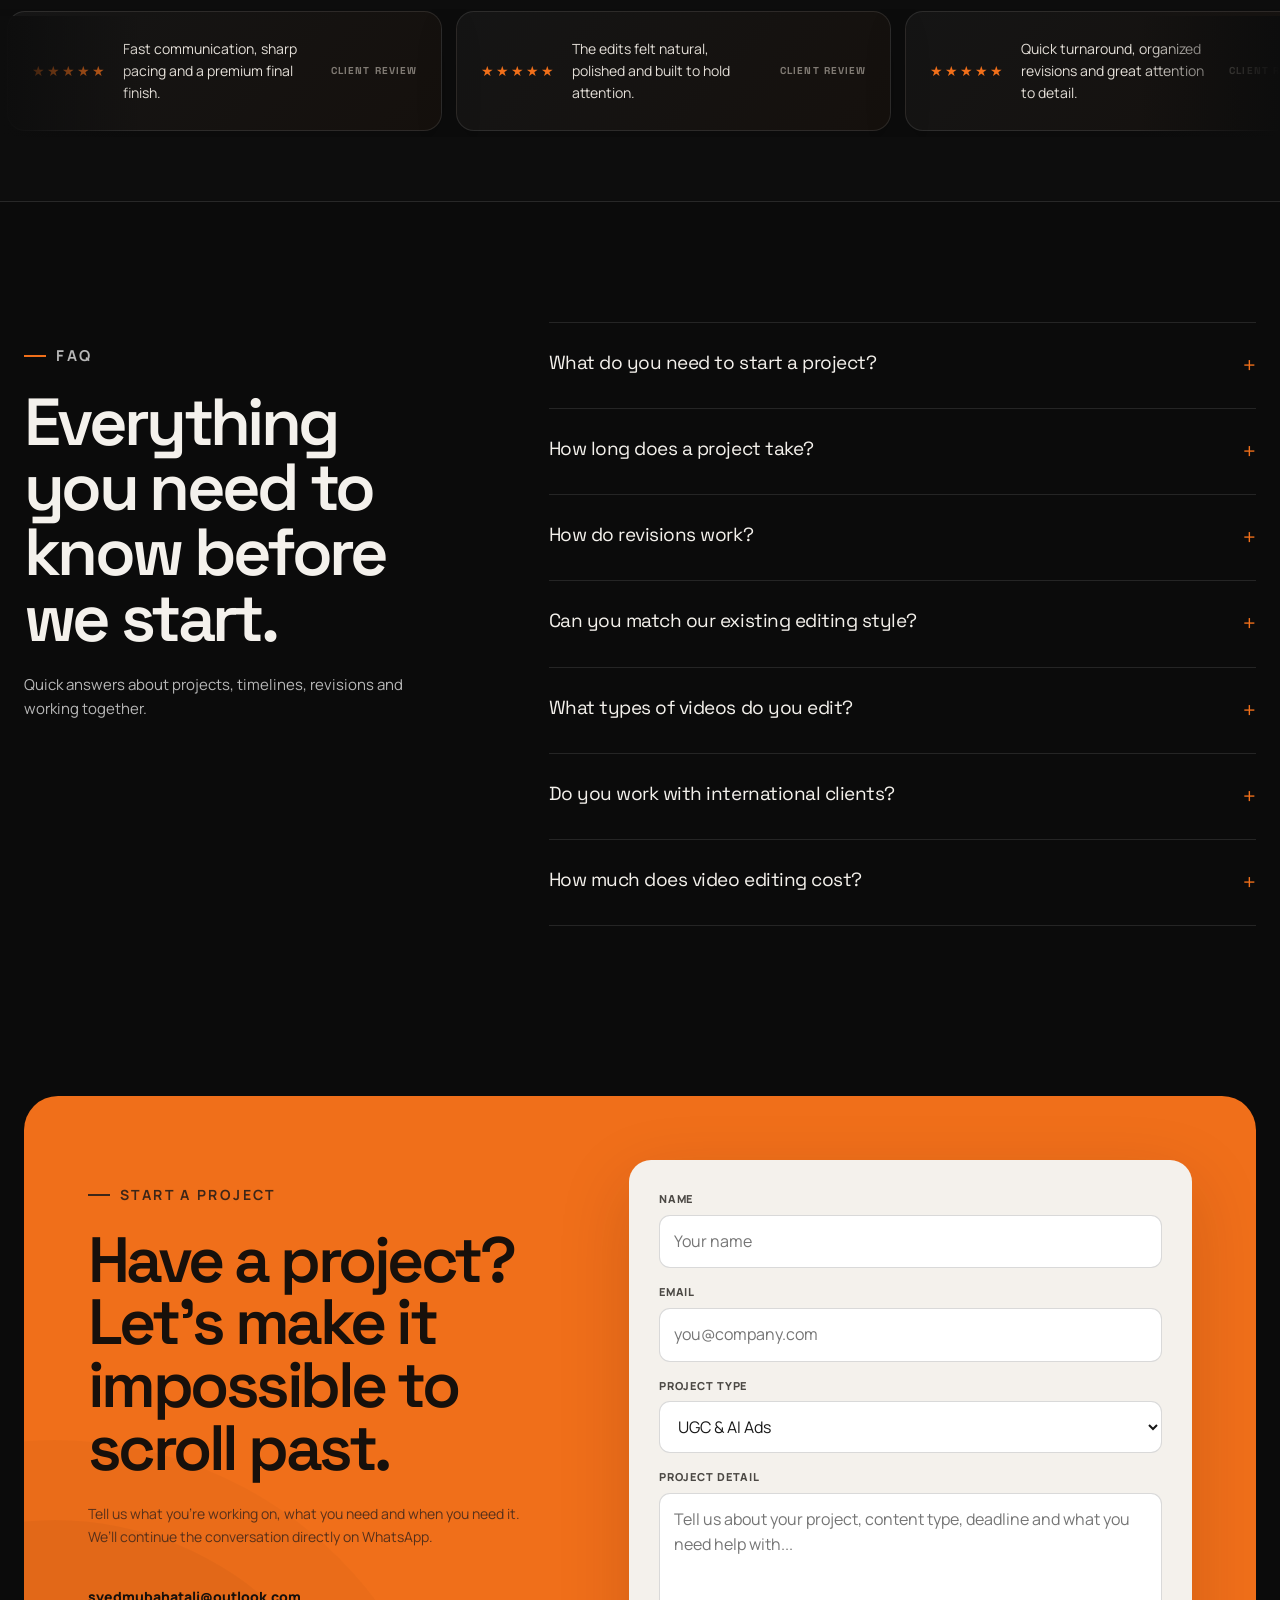
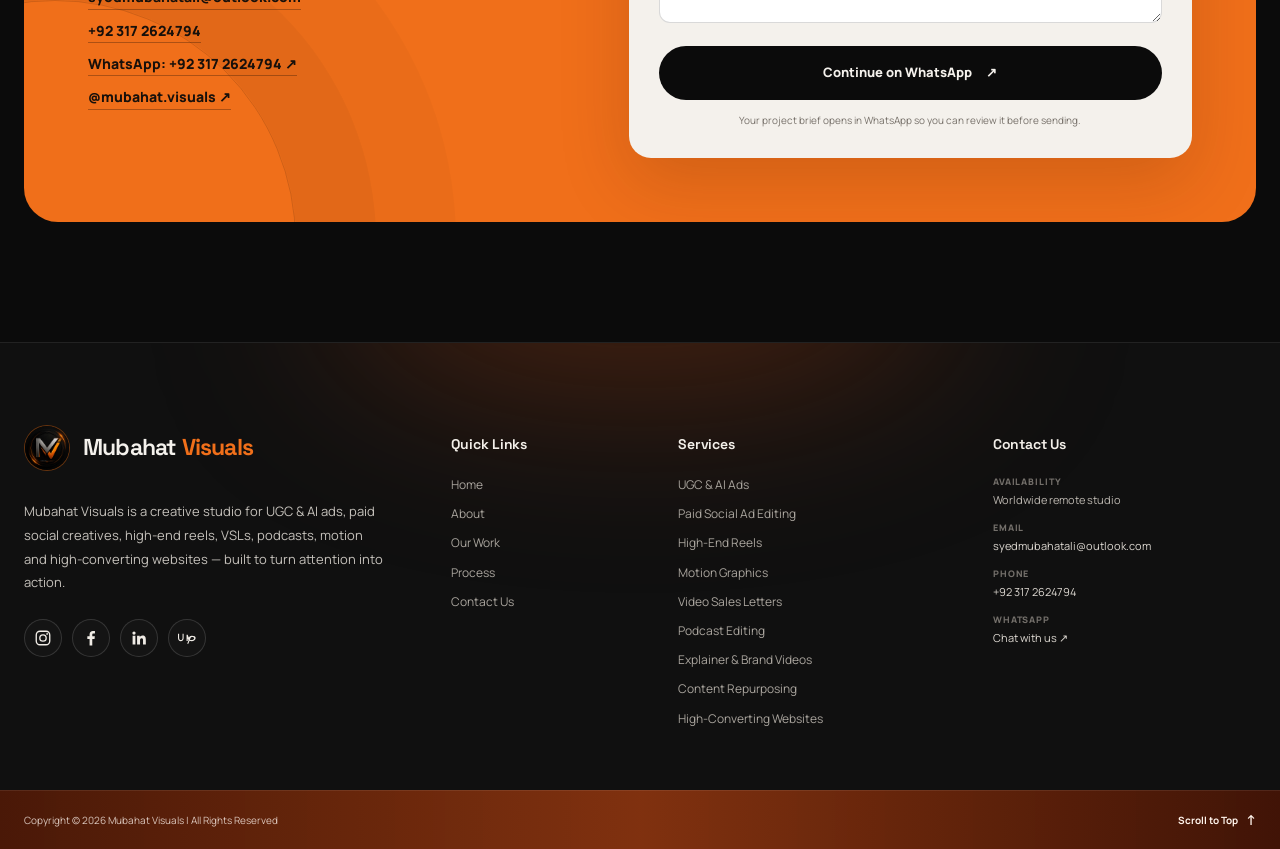
==== commit 40670578: "Apply final client website updates" ====
--- a/index.html
+++ b/index.html
@@ -4,14 +4,14 @@
 <head>
 <meta charset="utf-8"/>
 <meta content="width=device-width, initial-scale=1.0" name="viewport"/>
-<meta content="Mubahat Visuals — high-converting websites, cinematic video editing, UGC AI ads, 3D, VFX and motion design." name="description"/>
+<meta content="Mubahat Visuals — high-end video editing, UGC &amp; AI ads, paid social creatives, reels, VSLs, podcasts and motion design." name="description"/>
 <meta content="#0b0b0b" name="theme-color"/>
 <title>Mubahat Visuals — Creative Studio</title>
 <link href="https://falconvisuals.github.io/mubahat-visuals/" rel="canonical"/>
 <meta content="website" property="og:type"/>
 <meta content="Mubahat Visuals" property="og:site_name"/>
 <meta content="Mubahat Visuals — Creative Digital Studio" property="og:title"/>
-<meta content="High-converting websites, cinematic video editing, UGC AI ads, 3D, VFX and motion graphics for brands that want to stand out." property="og:description"/>
+<meta content="High-end video editing, UGC &amp; AI ads, premium reels, VSLs, podcasts, motion graphics and paid social creatives built for attention and results." property="og:description"/>
 <meta content="https://falconvisuals.github.io/mubahat-visuals/" property="og:url"/>
 <meta content="https://falconvisuals.github.io/mubahat-visuals/assets/images/social-preview.jpg" property="og:image"/>
 <meta content="1200" property="og:image:width"/>
@@ -19,7 +19,7 @@
 <meta content="Mubahat Visuals black and orange brand logo" property="og:image:alt"/>
 <meta content="summary_large_image" name="twitter:card"/>
 <meta content="Mubahat Visuals — Creative Digital Studio" name="twitter:title"/>
-<meta content="High-converting websites, cinematic video editing, UGC AI ads, 3D, VFX and motion graphics for brands that want to stand out." name="twitter:description"/>
+<meta content="High-end video editing, UGC &amp; AI ads, premium reels, VSLs, podcasts, motion graphics and paid social creatives built for attention and results." name="twitter:description"/>
 <meta content="https://falconvisuals.github.io/mubahat-visuals/assets/images/social-preview.jpg" name="twitter:image"/>
 <link href="assets/icons/favicon.ico" rel="icon" sizes="any"/>
 <link href="assets/icons/favicon-32.png" rel="icon" sizes="32x32" type="image/png"/>
@@ -55,12 +55,7 @@
 <button aria-expanded="false" aria-label="Open navigation" class="menu-toggle" id="menuToggle" type="button">
 <span></span><span></span>
 </button>
-<nav aria-label="Main navigation" class="site-nav" id="siteNav">
-<a href="#services">Services</a><a href="#websites">Websites</a>
-<a href="#work">Work</a>
-<a href="#about">About</a>
-<a href="#contact">Contact</a>
-</nav>
+<nav aria-label="Main navigation" class="site-nav" id="siteNav"><a href="#services">Services</a><a href="#work">Work</a><a href="#process">Process</a><a href="#about">About</a><a href="#contact">Contact</a></nav>
 <a class="header-cta" href="#contact">Start a project <span>↗</span></a>
 </div>
 </header>
@@ -70,26 +65,23 @@
 <div aria-hidden="true" class="hero-glow hero-glow-two"></div>
 <div class="container hero-grid">
 <div class="hero-copy reveal">
-<p class="eyebrow"><span></span> Independent creative studio</p>
+<p class="eyebrow"><span></span> VIDEO EDITING • ADS • MOTION DESIGN</p>
 <h1>Visuals that make people <em>stop</em> and watch.</h1>
-<p class="hero-text">High-converting websites, premium video editing, event animation, VSLs, explainers and UGC AI ads for brands that want to stand out.</p>
-<div class="hero-actions">
-<a class="button button-primary" href="#work">Explore our work <span>↘</span></a>
-<a class="text-link" href="#services">See capabilities <span>→</span></a>
-</div>
+<p class="hero-text">High-end video editing built for attention and results. From UGC &amp; AI ads, premium reels and motion graphics to VSLs, podcast edits and paid social creatives, we turn raw footage into content people actually want to watch.</p>
+<div class="hero-actions"><a class="button button-primary" href="#work">View our work <span>↘</span></a><a class="text-link" href="#services">Explore services <span>→</span></a></div>
 <div aria-label="Studio highlights" class="hero-stats">
 <div><strong class="stat-text">Fast</strong><span>Turnarounds</span></div>
 <div><strong class="stat-text">Global</strong><span>Remote workflow</span></div>
-<div><strong>8</strong><span>Creative services</span></div>
+<div><strong>9</strong><span>Creative services</span></div>
 </div>
 </div>
 <div aria-label="Open showreel preview" class="showreel-card reveal reveal-delay" id="showreelCard" role="button" tabindex="0">
 <img alt="Mubahat Visuals showreel preview" src="assets/images/showreel-poster.jpg"/>
 <div class="showreel-overlay"></div>
-<div class="showreel-topline"><span>Showreel</span><span>2026</span></div>
+<div class="showreel-topline"><span class="showreel-brand-label">MUBAHAT VISUALS — SHOWREEL</span><span>2026</span></div>
 <div aria-hidden="true" class="play-button"><span>▶</span></div>
 <div class="showreel-bottom">
-<p>Websites • Reels • 3D • VSL • UGC AI Ads</p>
+<p>UGC AI ADS • REELS • VSL • PODCASTS • MOTION • PAID ADS</p>
 <span>01:20</span>
 </div>
 </div>
@@ -109,84 +101,64 @@
 <div class="section-heading reveal">
 <div>
 <p class="eyebrow"><span></span> What we do</p>
-<h2>Creative services built to make brands impossible to ignore.</h2>
-</div>
-<p>From conversion-ready websites and reel editing to AI-powered UGC ads, every service is designed to build trust, hold attention and generate action.</p>
-</div>
-<div class="services-grid"><article class="service-card reveal"><span class="service-number">01</span><div class="service-icon">AI</div><h3>UGC AI Ads</h3><p>Natural-looking AI-powered UGC ads with strong hooks, realistic delivery and performance-first editing.</p><span class="service-arrow">↗</span></article><a class="service-card reveal service-card-link" href="#websites"><span class="service-number">02</span><div class="service-icon">WEB</div><h3>High-Converting Websites</h3><p>Fast, mobile-first websites designed to build trust and turn visitors into enquiries, bookings and customers.</p><span class="service-arrow">↘</span></a><article class="service-card reveal"><span class="service-number">03</span><div class="service-icon">RE</div><h3>Reel Editing</h3><p>Scroll-stopping short-form edits built for retention, engagement and consistent brand growth.</p><span class="service-arrow">↗</span></article><article class="service-card reveal"><span class="service-number">04</span><div class="service-icon">EV</div><h3>Event Animations</h3><p>Immersive visuals and motion content for physical events, virtual stages and media walls.</p><span class="service-arrow">↗</span></article><article class="service-card reveal"><span class="service-number">05</span><div class="service-icon">VSL</div><h3>Video Sales Letters</h3><p>Conversion-focused video sales letters that explain the offer clearly and move viewers to act.</p><span class="service-arrow">↗</span></article><article class="service-card reveal"><span class="service-number">06</span><div class="service-icon">CE</div><h3>Course Editing</h3><p>Clean, structured lesson edits with polished audio, graphics and an easy viewing experience.</p><span class="service-arrow">↗</span></article><article class="service-card reveal"><span class="service-number">07</span><div class="service-icon">EX</div><h3>Explainer Videos</h3><p>Clear visual storytelling that turns complex products, services and ideas into simple messages.</p><span class="service-arrow">↗</span></article><article class="service-card reveal"><span class="service-number">08</span><div class="service-icon">GP</div><h3>Growth Package</h3><p>Ongoing creative support for brands that need reliable, platform-ready content every month.</p><span class="service-arrow">↗</span></article></div>
-</div>
-</section>
-<section class="web-launch section" id="websites">
-<div aria-hidden="true" class="web-launch-glow"></div>
-<div class="container">
-<div class="section-heading web-launch-heading reveal"><div><p class="eyebrow"><span></span> High-Converting Websites</p><h2>Your website should build trust before you say a word.</h2></div><p>We create fast, mobile-first web experiences that explain your offer clearly, look credible and guide visitors toward the next action.</p></div>
-<div class="website-needs reveal">
-<div class="website-needs-intro"><span class="mini-label">What a public website needs</span><h3>Strategy first. Design second. Results always.</h3><p>A strong website combines brand clarity, useful content, responsive design and a clear conversion path.</p></div>
-<div class="website-needs-grid">
-<article><span>01</span><h4>Clear Offer</h4><p>Visitors should understand what you do, who it is for and why they should choose you.</p></article>
-<article><span>02</span><h4>Domain &amp; Hosting</h4><p>A custom domain builds trust. Hosting makes the website publicly available and reliably accessible.</p></article>
-<article><span>03</span><h4>Mobile Experience</h4><p>The layout, text, buttons and media must work smoothly across phones, tablets and desktops.</p></article>
-<article><span>04</span><h4>Conversion Path</h4><p>Every page needs a clear next step such as WhatsApp, a form, booking, purchase or enquiry.</p></article>
-<article><span>05</span><h4>SEO Basics</h4><p>Useful titles, descriptions, clean structure and fast loading help people and search engines understand the site.</p></article>
-<article><span>06</span><h4>Future Updates</h4><p>Content and portfolio sections should be easy to update as the business grows.</p></article>
-</div></div>
-<div class="launch-options">
-<article class="launch-card reveal"><div class="launch-card-top"><span>01</span><em>Best for portfolios, landing pages and brochure sites</em></div><h3>Smart Start</h3><p>A polished static website with a fast, secure launch path.</p><ul><li>Responsive frontend design</li><li>Free GitHub Pages hosting for a suitable static site</li><li>Secure HTTPS and GitHub website address</li><li>WhatsApp, email and social contact links</li><li>Custom domain can be connected later</li></ul><div class="launch-note"><strong>Good to know:</strong> This option does not include e-commerce, user accounts, databases or server-side features.</div></article>
-<article class="launch-card launch-card-featured reveal"><div class="launch-card-top"><span>02</span><em>Best for a professional branded launch</em></div><h3>Brand Launch</h3><p>A complete business website using your own memorable domain.</p><ul><li>Everything in Smart Start</li><li>Custom domain and DNS connection</li><li>SEO, analytics and conversion setup</li><li>Website requirement and enquiry forms</li><li>Optional CMS, booking or advanced integrations</li></ul><div class="launch-note"><strong>Cost note:</strong> The domain is purchased separately and renewed yearly. Advanced stores, logins or databases may require suitable paid hosting or backend services.</div></article>
-</div>
-<div class="web-cta reveal"><div><span>Not sure which setup fits?</span><h3>Tell us what you want to build. We’ll recommend the right approach.</h3></div><a class="button button-primary" href="#website-brief">Plan my website <span>↘</span></a></div>
-</div></section>
-<section class="website-brief section" id="website-brief">
-<div class="container website-brief-grid">
-<div class="website-brief-copy reveal"><p class="eyebrow"><span></span> Website Project Brief</p><h2>Share the idea. We’ll shape the right website around it.</h2><p>A few quick details are enough to get started. We’ll collect the deeper project information with you after booking.</p><div class="brief-highlights"><span>Quick 1-minute brief</span><span>Domain guidance</span><span>Mobile-first planning</span><span>Personal follow-up</span></div></div>
-<form class="website-form website-form-compact reveal reveal-delay" id="websiteForm">
-<div class="form-grid-two">
-<label><span>Your name</span><input name="name" placeholder="Your name" required="" type="text"/></label>
-<label><span>WhatsApp number</span><input name="whatsapp" placeholder="Country code + number" required="" type="tel"/></label>
-<label><span>Business / brand name</span><input name="business" placeholder="Brand or company" required="" type="text"/></label>
-<label><span>Website type</span><select name="websiteType" required=""><option value="">Select website type</option><option>Portfolio / Creative Agency</option><option>Business Website</option><option>Landing Page</option><option>E-commerce Store</option><option>Booking / Service Website</option><option>Blog / Media Website</option><option>Other / Not sure yet</option></select></label>
-<label><span>Domain</span><select name="domain" required=""><option value="">Choose one</option><option>I already own a domain</option><option>I need a new domain</option><option>Start with a free GitHub address</option><option>Not sure — please advise</option></select></label>
-<label><span>Reference website <em>(optional)</em></span><input name="references" placeholder="Paste a link you like" type="url"/></label>
-</div>
-<label class="requirements-field"><span>What do you want your website to achieve?</span><textarea name="requirements" placeholder="A short summary of your business, the website you need, and your main goal…" required="" rows="4"></textarea></label>
-<button class="button button-primary website-submit" type="submit">Send website brief on WhatsApp <span>↗</span></button>
-<p class="website-followup-note">Keep it simple — after you book, we’ll personally collect any remaining content, assets and technical details needed to complete your website.</p>
-<small>WhatsApp opens with your brief so you can review it before sending.</small>
-</form></div></section>
-
+<h2>Creative editing built to make brands impossible to scroll past.</h2>
+</div>
+<p>From UGC &amp; AI ads and high-end reels to VSLs, motion graphics, podcast edits and performance creatives — every edit is built to capture attention, hold it and drive action.</p>
+</div>
+<div class="services-grid"><article class="service-card reveal"><span class="service-number">01 — UGC &amp; AI Ads</span><div class="service-icon">AI</div><h3>Natural-Looking UGC &amp; AI Ads</h3><p>Authentic, performance-driven creatives with strong hooks, natural delivery and editing built to hold attention and drive action.</p><span class="service-arrow">↗</span></article><article class="service-card reveal"><span class="service-number">02 — Performance Ads</span><div class="service-icon">ADS</div><h3>Paid Social Ad Editing</h3><p>High-converting creatives for Meta, TikTok and social campaigns — built around hooks, pacing, retention and clear CTAs.</p><span class="service-arrow">↗</span></article><article class="service-card reveal"><span class="service-number">03 — Reel Editing</span><div class="service-icon">RE</div><h3>High-End Reels</h3><p>Scroll-stopping short-form edits with sharp pacing, premium visuals, sound design and motion built for maximum retention.</p><span class="service-arrow">↗</span></article><article class="service-card reveal"><span class="service-number">04 — Motion Graphics</span><div class="service-icon">MG</div><h3>Motion Graphics</h3><p>Custom typography, animation, transitions and visual effects that turn ordinary footage into polished, high-end content.</p><span class="service-arrow">↗</span></article><article class="service-card reveal"><span class="service-number">05 — VSL</span><div class="service-icon">VSL</div><h3>Video Sales Letters</h3><p>Conversion-focused VSL editing that keeps viewers engaged, communicates the offer clearly and moves them toward action.</p><span class="service-arrow">↗</span></article><article class="service-card reveal"><span class="service-number">06 — Podcast</span><div class="service-icon">POD</div><h3>Podcast Editing</h3><p>Clean, engaging podcast edits with multi-cam switching, captions, graphics, sound enhancement and short-form content repurposing.</p><span class="service-arrow">↗</span></article><article class="service-card reveal"><span class="service-number">07 — Explainer</span><div class="service-icon">EX</div><h3>Explainer &amp; Brand Videos</h3><p>Clear, visually engaging videos combining storytelling, motion graphics and polished editing to make complex ideas easy to understand.</p><span class="service-arrow">↗</span></article><article class="service-card reveal"><span class="service-number">08 — Social Content</span><div class="service-icon">SC</div><h3>Content Repurposing</h3><p>Turn podcasts, interviews and long-form footage into a consistent stream of engaging reels, shorts and social-first content.</p><span class="service-arrow">↗</span></article><article class="service-card reveal"><span class="service-number">09 — Websites</span><div class="service-icon">WEB</div><h3>High-Converting Websites</h3><p>Fast, mobile-first websites designed to build trust and turn visitors into enquiries, bookings and customers.</p><span class="service-arrow">↗</span></article></div>
+</div>
+</section>
+<section class="process-compact section" id="process">
+<div class="container">
+<div class="section-heading process-compact-heading reveal">
+<div><p class="eyebrow"><span></span> Process</p><h2>From brief to final cut.</h2></div>
+<p>Simple process. Clear communication. No unnecessary back-and-forth.</p>
+</div>
+<div class="process-compact-grid">
+<article class="process-compact-card reveal"><span>01</span><h3>Brief &amp; Direction</h3><p>Share your footage, references and goals. We align on the creative direction before editing begins.</p><i>→</i></article>
+<article class="process-compact-card reveal"><span>02</span><h3>Creative Edit</h3><p>We build the edit around strong pacing, storytelling, sound design, motion graphics and your brand style.</p><i>→</i></article>
+<article class="process-compact-card reveal"><span>03</span><h3>Review &amp; Refine</h3><p>You review the first cut and send feedback. We fine-tune the details until everything feels right.</p><i>→</i></article>
+<article class="process-compact-card reveal"><span>04</span><h3>Final Delivery</h3><p>Your finished video is polished, exported and delivered in the formats you need — ready to publish.</p><i>↗</i></article>
+</div>
+</div>
+</section>
 <section class="work section" id="work">
 <div class="container">
 <div class="section-heading work-heading reveal">
 <div>
 <p class="eyebrow"><span></span> Selected work</p>
-<h2>Selected work across websites, editing, motion and AI-led content.</h2>
-</div>
-<div aria-label="Filter portfolio" class="filter-tabs" id="filterTabs">
-<button class="filter-button active" data-filter="all">All</button><button class="filter-button" data-filter="ugc-ai">UGC AI Ads</button>
-<button class="filter-button" data-filter="editing">Editing</button>
-<button class="filter-button" data-filter="3d">3D</button>
-<button class="filter-button" data-filter="motion">Motion</button>
-<button class="filter-button" data-filter="web">Websites</button></div>
+<h2>Selected work built to stop the scroll and drive action.</h2>
+</div>
+<div aria-label="Filter portfolio" class="filter-tabs" id="filterTabs"><button class="filter-button active" data-filter="all">All</button><button class="filter-button" data-filter="ugc-ai">UGC &amp; AI Ads</button><button class="filter-button" data-filter="paid-ads">Paid Ads</button><button class="filter-button" data-filter="high-end-reels">High-End Reels</button><button class="filter-button" data-filter="vsl">VSLs</button><button class="filter-button" data-filter="motion">Motion</button><button class="filter-button" data-filter="podcasts">Podcasts</button><button class="filter-button" data-filter="web">Website</button></div>
 </div>
 <div class="portfolio-grid" id="portfolioGrid"><p class="portfolio-loading">Loading selected work…</p></div>
 <div class="work-footer reveal">
-<p>A growing showcase of websites, cinematic edits, motion design, 3D visuals and performance-focused content.</p>
+<p>A growing showcase of attention-first edits, paid social creatives, high-end reels, motion design and performance-focused content.</p>
 <a class="text-link" href="#contact">Discuss a project <span>→</span></a>
 </div>
 </div>
-</section>
-<section class="process section">
+</section><section class="impact section" id="impact">
+<div class="container">
+<div class="impact-heading reveal"><p class="eyebrow"><span></span> THE IMPACT</p><h2>Work that earns attention — and delivers results.</h2></div>
+<div aria-label="Mubahat Visuals performance impact metrics" class="impact-grid reveal">
+<div><strong class="impact-number" data-count="12" data-decimals="0" data-suffix="M+">0M+</strong><span>Views</span></div>
+<div><strong class="impact-number" data-count="4.2" data-decimals="1" data-suffix="×">0.0×</strong><span>ROAS</span></div>
+<div><strong class="impact-number" data-count="1000" data-decimals="0" data-suffix="+">0+</strong><span>Videos</span></div>
+<div><strong class="impact-number" data-count="65" data-decimals="0" data-suffix="%">0%</strong><span>Retention</span></div>
+</div>
+</div>
+</section><section class="process section" id="how-it-works">
 <div class="container process-layout">
 <div class="process-intro reveal">
 <p class="eyebrow"><span></span> How it works</p>
-<h2>A clear process. No unnecessary complexity.</h2>
-<p>Built to keep every project focused, collaborative and easy to review.</p>
+<h2>From raw footage to content built to perform.</h2>
+<p>A simple, collaborative process designed to keep every project fast, focused and on-brand.</p>
 </div>
 <div class="process-list">
-<article class="process-item reveal"><span>01</span><div><h3>Discover</h3><p>We understand the goal, references, audience and required deliverables.</p></div></article>
-<article class="process-item reveal"><span>02</span><div><h3>Create</h3><p>We shape the visual direction, edit and refine every important detail.</p></div></article>
-<article class="process-item reveal"><span>03</span><div><h3>Review</h3><p>You receive a clear preview and revisions are handled efficiently.</p></div></article>
-<article class="process-item reveal"><span>04</span><div><h3>Deliver</h3><p>Final files are exported in the correct formats and ready to publish.</p></div></article>
+<article class="process-item reveal"><span>01</span><div><h3>Brief &amp; Direction</h3><p>Share your footage, references, brand guidelines and goals. We align on the style, audience and creative direction.</p></div></article>
+<article class="process-item reveal"><span>02</span><div><h3>Edit &amp; Create</h3><p>We craft the video with strong hooks, pacing, storytelling, sound design, captions and motion where it matters.</p></div></article>
+<article class="process-item reveal"><span>03</span><div><h3>Review &amp; Refine</h3><p>You review the first cut and share feedback. We fine-tune the edit until every detail feels right.</p></div></article>
+<article class="process-item reveal"><span>04</span><div><h3>Deliver &amp; Publish</h3><p>Final videos are polished and delivered in the right formats, resolutions and aspect ratios — ready to post or run as ads.</p></div></article>
 </div>
 </div>
 </section>
@@ -198,53 +170,60 @@
 </div>
 <div class="about-copy reveal reveal-delay">
 <p class="eyebrow"><span></span> About Mubahat Visuals</p>
-<h2>Creative thinking backed by reliable execution.</h2>
-<p class="about-lead">Mubahat Visuals is a creative digital studio building high-converting websites and sharp visual content for brands that want to look credible, modern and memorable.</p>
-<p>From high-converting websites and social content to 3D product films and motion graphics, every project is approached with a balance of strategy, storytelling, design and technical detail.</p>
-<div class="about-points">
-<span>Fast communication</span><span>Detail-focused workflow</span><span>Platform-ready delivery</span><span>Flexible creative support</span>
-</div>
-<a class="button button-secondary" href="#contact">Work with us <span>↗</span></a>
+<h2>Built for brands that refuse to look ordinary.</h2>
+<p class="about-lead">Mubahat Visuals is a video-focused creative studio helping brands turn ideas and raw footage into content people actually want to watch.</p>
+<p>From UGC &amp; AI ads and high-end reels to VSLs, motion graphics and podcast edits, every project is crafted around attention, storytelling and performance — without losing the brand’s identity.</p>
+<div class="about-points"><span>Fast, Clear Communication</span><span>Performance-Focused Editing</span><span>Detail-Driven Execution</span><span>Reliable, On-Time Delivery</span></div>
+<a class="button button-secondary" href="#contact">Start a Project <span>↗</span></a>
 </div>
 </div>
 </section>
 <section class="testimonials section">
 <div class="container">
 <div class="section-heading reveal">
-<div><p class="eyebrow"><span></span> What to expect</p><h2>A focused creative partnership from brief to delivery.</h2></div>
-<p>Clear communication, thoughtful execution and polished files prepared for the platform where they will be used.</p>
-</div>
-<div class="testimonial-grid">
-<article class="testimonial-card reveal"><div class="quote-mark">01</div><p>Direct, responsive communication keeps the project aligned from the first brief through final delivery.</p><div class="client"><div class="avatar">C</div><div><strong>Clear communication</strong><span>Focused project updates</span></div></div></article>
-<article class="testimonial-card reveal"><div class="quote-mark">02</div><p>Editing, sound, graphics and pacing are refined together so every deliverable feels consistent and publish-ready.</p><div class="client"><div class="avatar">P</div><div><strong>Polished delivery</strong><span>Platform-ready exports</span></div></div></article>
-<article class="testimonial-card reveal"><div class="quote-mark">03</div><p>The workflow stays flexible enough for evolving ideas while keeping the visual direction clean and intentional.</p><div class="client"><div class="avatar">F</div><div><strong>Flexible collaboration</strong><span>Efficient revision process</span></div></div></article>
+<div><p class="eyebrow"><span></span> What to expect</p><h2>More than clean edits. A creative partner built to perform.</h2></div>
+<p>Strategic thinking, high-end execution and reliable communication — built for brands that need content that looks premium and holds attention.</p>
+</div>
+<div class="testimonial-grid"><article class="testimonial-card reveal"><div class="quote-mark">01</div><h3>Attention-First Editing</h3><p>Every hook, cut, caption, sound and visual is shaped to keep viewers engaged — not just make the video look good.</p><div class="client"><div class="avatar">A</div><div><strong>Performance-focused</strong><span>Built for retention</span></div></div></article><article class="testimonial-card reveal"><div class="quote-mark">02</div><h3>Premium Execution</h3><p>From UGC ads and reels to VSLs and motion graphics, every project gets polished visuals, clean pacing and platform-ready delivery.</p><div class="client"><div class="avatar">P</div><div><strong>High-end quality</strong><span>Detail in every frame</span></div></div></article><article class="testimonial-card reveal"><div class="quote-mark">03</div><h3>Reliable Partnership</h3><p>Clear communication, organized feedback and dependable delivery make it easy to keep projects moving without unnecessary back-and-forth.</p><div class="client"><div class="avatar">R</div><div><strong>Reliable communication</strong><span>Organized feedback</span></div></div></article></div>
+</div>
+</section>
+<section aria-label="Client feedback preview" class="reviews-strip" id="reviews">
+<div class="container reviews-strip-heading reveal">
+<p class="eyebrow"><span></span> Client feedback</p>
+<p class="reviews-strip-note">A quick look at the experience we aim to deliver on every project.</p>
+</div>
+<div aria-label="Scrolling client review highlights" class="review-marquee">
+<div class="review-marquee-track">
+<article class="review-pill"><span aria-label="5 out of 5 stars" class="review-stars">★★★★★</span><p>Fast communication, sharp pacing and a premium final finish.</p><strong>Client Review</strong></article>
+<article class="review-pill"><span aria-label="5 out of 5 stars" class="review-stars">★★★★★</span><p>The edits felt natural, polished and built to hold attention.</p><strong>Client Review</strong></article>
+<article class="review-pill"><span aria-label="5 out of 5 stars" class="review-stars">★★★★★</span><p>Quick turnaround, organized revisions and great attention to detail.</p><strong>Client Review</strong></article>
+<article class="review-pill"><span aria-label="5 out of 5 stars" class="review-stars">★★★★★</span><p>Strong hooks, clean motion and a final cut that felt platform-ready.</p><strong>Client Review</strong></article>
+<article aria-hidden="true" class="review-pill"><span class="review-stars">★★★★★</span><p>Fast communication, sharp pacing and a premium final finish.</p><strong>Client Review</strong></article>
+<article aria-hidden="true" class="review-pill"><span class="review-stars">★★★★★</span><p>The edits felt natural, polished and built to hold attention.</p><strong>Client Review</strong></article>
+<article aria-hidden="true" class="review-pill"><span class="review-stars">★★★★★</span><p>Quick turnaround, organized revisions and great attention to detail.</p><strong>Client Review</strong></article>
+<article aria-hidden="true" class="review-pill"><span class="review-stars">★★★★★</span><p>Strong hooks, clean motion and a final cut that felt platform-ready.</p><strong>Client Review</strong></article>
 </div>
 </div>
 </section>
 <section class="faq section">
 <div class="container faq-grid">
-<div class="faq-intro reveal"><p class="eyebrow"><span></span> FAQ</p><h2>Useful answers before we begin.</h2><p>Quick answers about the workflow, timelines and what is needed to begin.</p></div>
-<div class="faq-list" id="faqList">
-<article class="faq-item reveal"><button aria-expanded="false" type="button"><span>What do you need to start a project?</span><i>+</i></button><div class="faq-answer"><p>A brief, raw footage or assets, brand guidelines, references and the required delivery format are usually enough to begin.</p></div></article>
-<article class="faq-item reveal"><button aria-expanded="false" type="button"><span>How long does a project take?</span><i>+</i></button><div class="faq-answer"><p>Turnaround depends on scope and complexity. A timeline is confirmed before production starts.</p></div></article>
-<article class="faq-item reveal"><button aria-expanded="false" type="button"><span>Do you work with international clients?</span><i>+</i></button><div class="faq-answer"><p>Yes. Projects can be managed remotely through clear briefs, shared review links and online communication.</p></div></article>
-<article class="faq-item reveal"><button aria-expanded="false" type="button"><span>Can you match an existing visual style?</span><i>+</i></button><div class="faq-answer"><p>References help define the direction, while the final work remains original and aligned with your own brand identity.</p></div></article>
-<article class="faq-item reveal"><button aria-expanded="false" type="button"><span>Do I need to buy a domain before development starts?</span><i>+</i></button><div class="faq-answer"><p>No. The website can be designed first. You can begin with a suitable free preview address and connect a custom domain when you are ready to launch.</p></div></article><article class="faq-item reveal"><button aria-expanded="false" type="button"><span>Can every website use free GitHub Pages hosting?</span><i>+</i></button><div class="faq-answer"><p>GitHub Pages suits static portfolios, landing pages and brochure-style sites. Stores, user accounts, databases and server-side features need a different hosting or backend setup.</p></div></article></div>
+<div class="faq-intro reveal"><p class="eyebrow"><span></span> FAQ</p><h2>Everything you need to know before we start.</h2><p>Quick answers about projects, timelines, revisions and working together.</p></div>
+<div class="faq-list" id="faqList"><article class="faq-item reveal"><button aria-expanded="false" type="button"><span>What do you need to start a project?</span><i>+</i></button><div class="faq-answer"><p>Your footage, script or brief, brand assets and a few references are usually enough. If you’re unsure about direction, we can help shape it before editing begins.</p></div></article><article class="faq-item reveal"><button aria-expanded="false" type="button"><span>How long does a project take?</span><i>+</i></button><div class="faq-answer"><p>Turnaround depends on the scope, but most projects are delivered within a few business days. Larger VSLs, motion-heavy edits or ongoing campaigns may require more time.</p></div></article><article class="faq-item reveal"><button aria-expanded="false" type="button"><span>How do revisions work?</span><i>+</i></button><div class="faq-answer"><p>You’ll receive a first cut for review, then we refine the edit based on your feedback. Revision scope is agreed before the project starts so everything stays clear.</p></div></article><article class="faq-item reveal"><button aria-expanded="false" type="button"><span>Can you match our existing editing style?</span><i>+</i></button><div class="faq-answer"><p>Yes. Send us references, previous content or brand guidelines and we can match your pacing, captions, motion, sound and overall visual direction.</p></div></article><article class="faq-item reveal"><button aria-expanded="false" type="button"><span>What types of videos do you edit?</span><i>+</i></button><div class="faq-answer"><p>UGC &amp; AI ads, paid social creatives, high-end reels, VSLs, podcasts, motion graphics, explainers and other social-first video content.</p></div></article><article class="faq-item reveal"><button aria-expanded="false" type="button"><span>Do you work with international clients?</span><i>+</i></button><div class="faq-answer"><p>Yes. We work remotely and keep communication, feedback and delivery organized online regardless of location.</p></div></article><article class="faq-item reveal"><button aria-expanded="false" type="button"><span>How much does video editing cost?</span><i>+</i></button><div class="faq-answer"><p>Pricing depends on the type of content, length, complexity and volume. Share your project details and we’ll provide a clear quote based on what you actually need.</p></div></article></div>
 </div>
 </section>
 <section class="contact section" id="contact">
 <div class="container contact-panel reveal">
 <div class="contact-copy">
 <p class="eyebrow light"><span></span> Start a project</p>
-<h2>Have an idea? Let’s make it look unforgettable.</h2>
-<p>Share the project details below and continue the conversation directly on WhatsApp.</p>
+<h2>Have a project? Let’s make it impossible to scroll past.</h2>
+<p>Tell us what you’re working on, what you need and when you need it. We’ll continue the conversation directly on WhatsApp.</p>
 <div class="contact-links"><a href="mailto:syedmubahatali@outlook.com" id="emailLink">syedmubahatali@outlook.com</a><a href="tel:+923172624794" id="phoneLink">+92 317 2624794</a><a href="https://wa.me/923172624794" id="whatsappLink" rel="noopener" target="_blank">WhatsApp: +92 317 2624794 ↗</a><a href="https://www.instagram.com/mubahat.visuals/" id="instagramLink" rel="noopener" target="_blank">@mubahat.visuals ↗</a></div>
 </div>
 <form class="contact-form" id="contactForm">
 <label><span>Name</span><input name="name" placeholder="Your name" required="" type="text"/></label>
 <label><span>Email</span><input name="email" placeholder="you@company.com" required="" type="email"/></label>
-<label><span>Project type</span><select name="project"><option>High-Converting Website</option><option>UGC AI Ads</option><option>Reel Editing</option><option>Event Animations</option><option>Video Sales Letters</option><option>Course Editing</option><option>Explainer Videos</option><option>Growth Package</option><option>Other</option></select></label>
-<label><span>Project details</span><textarea name="message" placeholder="Tell us about the project, deadline and deliverables…" required="" rows="4"></textarea></label>
+<label><span>Project type</span><select name="project"><option>UGC &amp; AI Ads</option><option>Paid Social Ad Editing</option><option>High-End Reels</option><option>Motion Graphics</option><option>Video Sales Letters</option><option>Podcast Editing</option><option>Explainer &amp; Brand Videos</option><option>Content Repurposing</option><option>Other</option></select></label>
+<label><span>Project detail</span><textarea name="message" placeholder="Tell us about your project, content type, deadline and what you need help with..." required="" rows="4"></textarea></label>
 <button class="button button-dark" type="submit">Continue on WhatsApp <span>↗</span></button>
 <small>Your project brief opens in WhatsApp so you can review it before sending.</small>
 </form>
@@ -259,7 +238,7 @@
 <img alt="Mubahat Visuals brand image" height="720" loading="lazy" src="assets/logo.webp" width="720"/>
 <span>Mubahat <strong>Visuals</strong></span>
 </a>
-<p class="footer-description">Mubahat Visuals is a creative digital studio for high-converting websites, UGC AI ads, video editing, motion and visual storytelling — built to help brands look credible, communicate clearly and turn attention into action.</p>
+<p class="footer-description">Mubahat Visuals is a creative studio for UGC &amp; AI ads, paid social creatives, high-end reels, VSLs, podcasts, motion and high-converting websites — built to turn attention into action.</p>
 <div aria-label="Social profile links" class="footer-socials">
 <a aria-label="Instagram" href="https://www.instagram.com/mubahat.visuals?utm_source=ig_web_button_share_sheet&amp;igsh=ZDNlZDc0MzIxNw==" rel="noopener noreferrer" target="_blank" title="Instagram">
 <svg aria-hidden="true" class="social-icon social-icon-stroke" viewbox="0 0 24 24"><rect height="18" rx="5" width="18" x="3" y="3"></rect><circle cx="12" cy="12" r="4.25"></circle><circle class="social-dot" cx="17.5" cy="6.5" r="1.15"></circle></svg>
@@ -277,23 +256,11 @@
 </div>
 <div class="footer-column">
 <h3>Quick Links</h3>
-<nav aria-label="Footer navigation" class="footer-links">
-<a href="#home">Home</a>
-<a href="#about">About</a>
-<a href="#work">Our Work</a>
-<a href="#websites">Website Development</a><a href="#contact">Contact Us</a>
-</nav>
+<nav aria-label="Footer navigation" class="footer-links"><a href="#home">Home</a><a href="#about">About</a><a href="#work">Our Work</a><a href="#process">Process</a><a href="#contact">Contact Us</a></nav>
 </div>
 <div class="footer-column">
 <h3>Services</h3>
-<div class="footer-links"><a href="#websites">High-Converting Websites</a><a href="#services">UGC AI Ads</a>
-<a href="#services">Reel Editing</a>
-<a href="#services">Event Animations</a>
-<a href="#services">Video Sales Letters</a>
-<a href="#services">Course Editing</a>
-<a href="#services">Explainer Videos</a>
-<a href="#services">Growth Package</a>
-</div>
+<div class="footer-links"><a href="#services">UGC &amp; AI Ads</a><a href="#services">Paid Social Ad Editing</a><a href="#services">High-End Reels</a><a href="#services">Motion Graphics</a><a href="#services">Video Sales Letters</a><a href="#services">Podcast Editing</a><a href="#services">Explainer &amp; Brand Videos</a><a href="#services">Content Repurposing</a><a href="#services">High-Converting Websites</a></div>
 </div>
 <div class="footer-column footer-contact">
 <h3>Contact Us</h3>
--- a/style.css
+++ b/style.css
@@ -756,3 +756,224 @@
 .website-followup-note { margin: 14px 6px 0; color: #d6d0c8; font-size: 11px; line-height: 1.65; text-align: center; }
 .website-followup-note::before { content: "✓"; margin-right: 7px; color: var(--orange-bright); font-weight: 800; }
 @media (max-width: 760px) { .website-form-compact .form-grid-two { gap: 12px; } }
+
+
+/* =========================================================
+   CLIENT CONTENT UPDATE — 2026-08-14
+   Keeps the existing Mubahat Visuals design system intact.
+========================================================= */
+.service-number { display: block; min-height: 30px; line-height: 1.45; }
+.service-card { min-height: 370px; }
+.service-icon { margin-top: 34px; }
+
+.process-compact {
+  background: #0e0e0e;
+  border-top: 1px solid rgba(255,255,255,.05);
+  border-bottom: 1px solid rgba(255,255,255,.05);
+}
+.process-compact-heading { align-items: end; }
+.process-compact-grid {
+  display: grid;
+  grid-template-columns: repeat(4, minmax(0,1fr));
+  border-top: 1px solid var(--line);
+  border-left: 1px solid var(--line);
+}
+.process-compact-card {
+  position: relative;
+  min-height: 300px;
+  padding: 30px;
+  border-right: 1px solid var(--line);
+  border-bottom: 1px solid var(--line);
+  transition: transform .3s ease, border-color .3s ease, background .3s ease;
+}
+.process-compact-card:hover {
+  transform: translateY(-7px);
+  border-color: rgba(255,122,26,.4);
+  background: #151310;
+}
+.process-compact-card > span { color: var(--orange); font: 700 12px "Space Grotesk", sans-serif; }
+.process-compact-card h3 { margin-top: 48px; font: 600 25px/1.05 "Space Grotesk", sans-serif; letter-spacing: -.035em; }
+.process-compact-card p { margin-top: 14px; color: var(--muted); font-size: 13px; }
+.process-compact-card i { position: absolute; right: 28px; bottom: 25px; color: var(--orange); font-style: normal; }
+
+.impact { padding-top: 70px; padding-bottom: 78px; background: #0b0b0b; border-top: 1px solid var(--line); }
+.impact-heading { display: flex; align-items: end; justify-content: space-between; gap: 40px; margin-bottom: 42px; }
+.impact-heading h2 { max-width: 900px; font-family: "Space Grotesk", sans-serif; font-size: clamp(38px,4.7vw,66px); line-height: .98; letter-spacing: -.05em; }
+.impact-grid { display: grid; grid-template-columns: repeat(4, minmax(0,1fr)); border-top: 1px solid var(--line); border-left: 1px solid var(--line); }
+.impact-grid > div { min-height: 155px; padding: 28px; display: flex; flex-direction: column; justify-content: end; border-right: 1px solid var(--line); border-bottom: 1px solid var(--line); }
+.impact-grid strong { font-family: "Space Grotesk", sans-serif; font-size: clamp(36px,4vw,58px); line-height: 1; letter-spacing: -.045em; }
+.impact-grid span { margin-top: 9px; color: var(--muted); font-size: 13px; }
+
+.testimonial-card .quote-mark { font-family: "Space Grotesk", sans-serif; font-size: 18px; font-weight: 700; line-height: 1; }
+
+@media (max-width: 980px) {
+  .process-compact-grid { grid-template-columns: repeat(2, minmax(0,1fr)); }
+  .impact-grid { grid-template-columns: repeat(2, minmax(0,1fr)); }
+}
+@media (max-width: 640px) {
+  .process-compact-grid, .impact-grid { grid-template-columns: 1fr; }
+  .process-compact-card { min-height: 250px; }
+  .impact-heading { align-items: flex-start; flex-direction: column; }
+}
+.showreel-topline span:first-child { color: var(--orange); }
+.testimonial-card h3 { margin-top: 22px; font-family: "Space Grotesk", sans-serif; font-size: 24px; letter-spacing: -.035em; }
+.testimonial-card h3 + p { margin-top: 14px; }
+
+/* =========================================================
+   CLIENT FINAL — IMPACT COUNTERS + SCROLLING REVIEW STRIP
+========================================================= */
+.showreel-brand-label { color: var(--orange); }
+
+.impact-number {
+  display: inline-block;
+  min-width: 4.6ch;
+  font-variant-numeric: tabular-nums;
+  will-change: contents;
+}
+
+.reviews-strip {
+  position: relative;
+  overflow: hidden;
+  padding: 52px 0 64px;
+  background: #0d0d0d;
+  border-top: 1px solid var(--line);
+  border-bottom: 1px solid var(--line);
+}
+.reviews-strip::before,
+.reviews-strip::after {
+  content: "";
+  position: absolute;
+  z-index: 3;
+  top: 102px;
+  bottom: 26px;
+  width: min(11vw, 150px);
+  pointer-events: none;
+}
+.reviews-strip::before { left: 0; background: linear-gradient(90deg, #0d0d0d, transparent); }
+.reviews-strip::after { right: 0; background: linear-gradient(270deg, #0d0d0d, transparent); }
+.reviews-strip-heading {
+  display: flex;
+  align-items: center;
+  justify-content: space-between;
+  gap: 28px;
+  margin-bottom: 22px;
+}
+.reviews-strip-heading .eyebrow { margin: 0; }
+.reviews-strip-note { color: var(--muted); font-size: 13px; text-align: right; }
+.review-marquee { width: 100%; overflow: hidden; }
+.review-marquee-track {
+  width: max-content;
+  display: flex;
+  align-items: stretch;
+  gap: 14px;
+  padding: 2px 7px 6px;
+  animation: clientReviewMarquee 34s linear infinite;
+}
+.review-marquee:hover .review-marquee-track { animation-play-state: paused; }
+.review-pill {
+  width: clamp(330px, 34vw, 510px);
+  min-height: 120px;
+  padding: 22px 24px;
+  display: grid;
+  grid-template-columns: auto 1fr auto;
+  align-items: center;
+  gap: 16px;
+  border: 1px solid rgba(255,255,255,.1);
+  border-radius: 18px;
+  background: linear-gradient(135deg, rgba(255,255,255,.035), rgba(255,122,26,.035));
+  box-shadow: 0 14px 40px rgba(0,0,0,.18);
+}
+.review-stars {
+  color: var(--orange);
+  font-size: 14px;
+  letter-spacing: 2px;
+  white-space: nowrap;
+}
+.review-pill p {
+  max-width: 310px;
+  color: #e4dfd8;
+  font-size: 14px;
+  line-height: 1.55;
+}
+.review-pill strong {
+  color: #817b74;
+  font: 700 10px "Space Grotesk", sans-serif;
+  letter-spacing: .11em;
+  text-transform: uppercase;
+  white-space: nowrap;
+}
+@keyframes clientReviewMarquee { to { transform: translateX(calc(-50% - 7px)); } }
+
+@media (max-width: 760px) {
+  .reviews-strip { padding: 42px 0 52px; }
+  .reviews-strip-heading { align-items: flex-start; flex-direction: column; }
+  .reviews-strip-note { text-align: left; }
+  .review-pill { width: min(84vw, 410px); grid-template-columns: 1fr; gap: 8px; }
+  .review-pill p { max-width: none; }
+  .review-marquee-track { animation-duration: 30s; }
+}
+
+@media (prefers-reduced-motion: reduce) {
+  .review-marquee-track { animation: none; }
+}
+
+
+/* =========================================================
+   CLIENT REQUIREMENTS V2 — WEBSITE SERVICE + IMPACT POLISH
+========================================================= */
+.impact-number {
+  min-width: 5.4ch;
+  font-variant-numeric: tabular-nums lining-nums;
+  letter-spacing: -.045em;
+}
+.work-heading { align-items: flex-end; }
+.filter-tabs { max-width: 650px; margin-left: auto; }
+.filter-button[data-filter="web"] { border-color: rgba(255,122,26,.32); }
+.service-card:nth-child(9) { background: linear-gradient(145deg, rgba(255,122,26,.035), transparent 70%); }
+@media (max-width: 980px) {
+  .filter-tabs { max-width: none; margin-left: 0; }
+}
+
+/* =========================================================
+   CLIENT REVIEW V3 — keep THE IMPACT and HOW IT WORKS as
+   two clearly separate visual sections, per supplied brief.
+========================================================= */
+#impact.impact {
+  padding-top: 96px;
+  padding-bottom: 96px;
+  background:
+    radial-gradient(circle at 82% 18%, rgba(255, 122, 26, .09), transparent 31%),
+    #0b0b0b;
+  border-top: 1px solid var(--line);
+  border-bottom: 1px solid var(--line);
+}
+
+#impact .impact-grid {
+  margin-top: 4px;
+}
+
+#how-it-works.process {
+  position: relative;
+  padding-top: 118px;
+  padding-bottom: 118px;
+  background: var(--text);
+  color: var(--black);
+  border-top: 1px solid rgba(0,0,0,.12);
+}
+
+#how-it-works.process::before {
+  content: "";
+  position: absolute;
+  top: 0;
+  left: 50%;
+  width: min(1320px, calc(100% - 48px));
+  height: 3px;
+  transform: translateX(-50%);
+  background: linear-gradient(90deg, var(--orange), rgba(255,122,26,.10) 42%, transparent 76%);
+}
+
+@media (max-width: 700px) {
+  #impact.impact { padding-top: 72px; padding-bottom: 72px; }
+  #how-it-works.process { padding-top: 82px; padding-bottom: 82px; }
+  #how-it-works.process::before { width: calc(100% - 32px); }
+}
